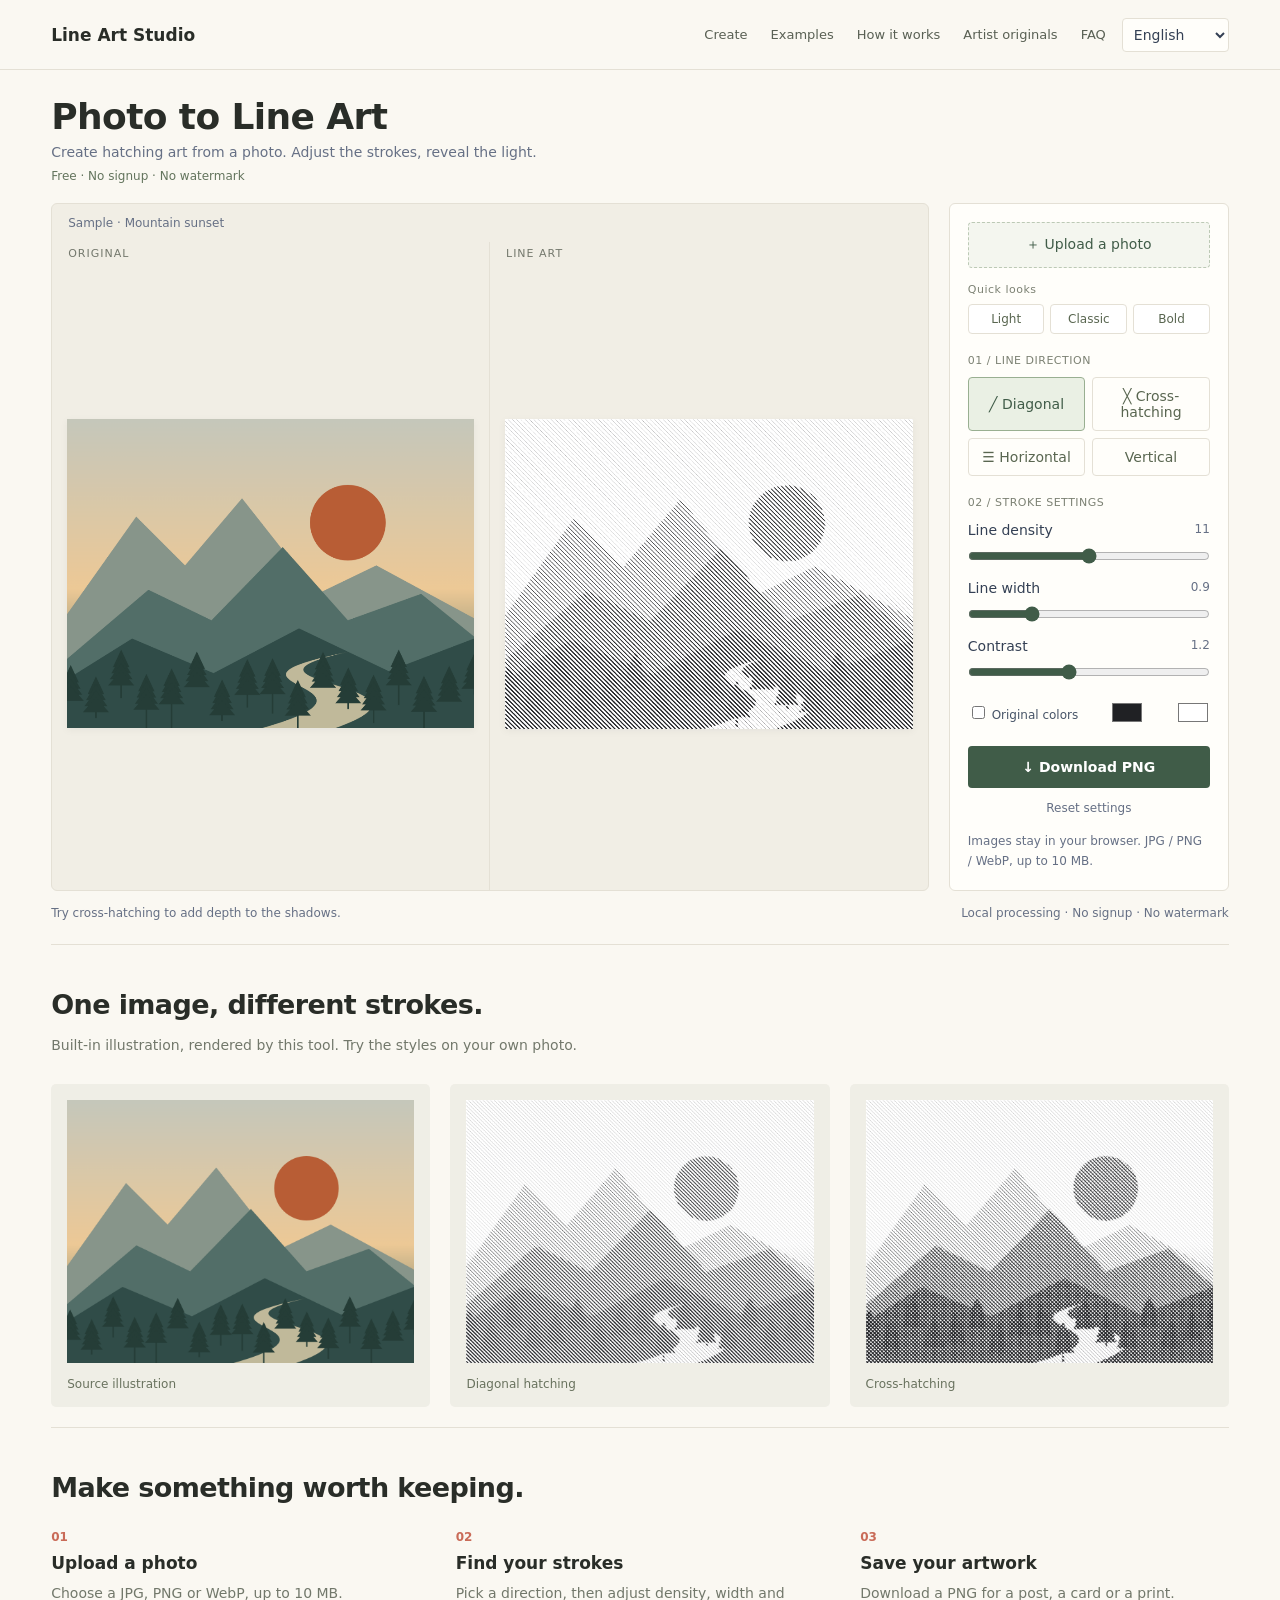
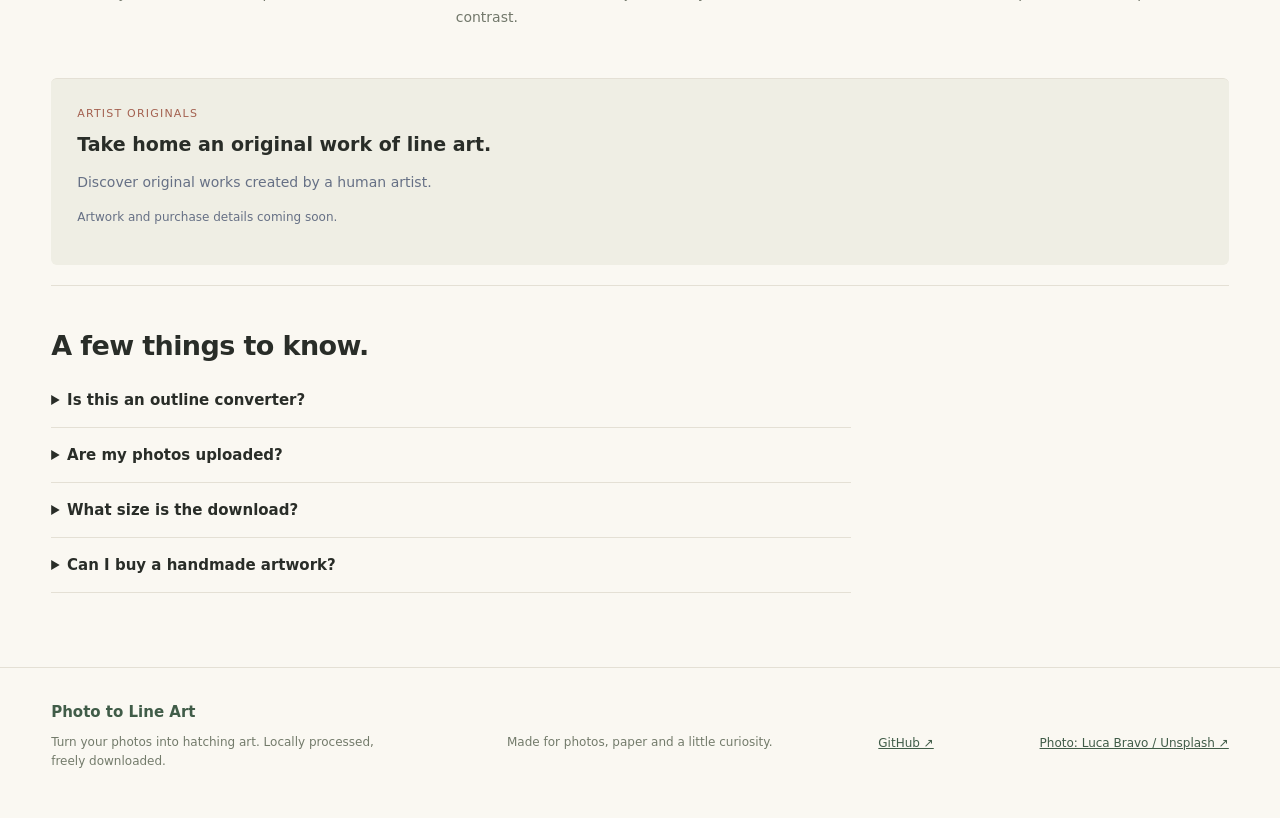
==== index.html @ d28dcbeb "Refine paper-ink theme and replace drawn sample with landscape photograph" ====
<!doctype html><html lang="en"><head><meta charset="utf-8"><meta name="viewport" content="width=device-width,initial-scale=1"><title>Photo to Line Art — Free Online Hatching Tool</title><meta name="description" content="Turn photos into hatching line art for free. Local processing and watermark-free PNG downloads."><link rel="icon" href="favicon.svg" type="image/svg+xml"><link rel="stylesheet" href="styles.css"></head><body><header><div class="brand"><span data-i18n="brand">Line Art Studio</span></div><nav aria-label="Main"><a href="#create"><span data-i18n="navTool">Create</span></a><a href="#examples"><span data-i18n="navExamples">Examples</span></a><a href="#how"><span data-i18n="navHow">How it works</span></a><a href="#artist"><span data-i18n="navArtist">Artist originals</span></a><a href="#faq"><span data-i18n="navFaq">FAQ</span></a></nav><select id="language" aria-label="Language"><option value="en">English</option><option value="zh-CN">简体中文</option><option value="ja">日本語</option><option value="es">Español</option><option value="pt">Português</option><option value="ko">한국어</option></select></header><main id="create"><h1><span data-i18n="title">Photo to Line Art</span></h1><p class="intro"><span data-i18n="intro">Create hatching art from a photo. Adjust the strokes, reveal the light.</span></p><p class="promise"><span data-i18n="promise">Free · No signup · No watermark</span></p><div class="layout"><section class="stage" id="drop"><div class="toolbar"><span id="imageName">Sample · Mountain lake</span></div><div class="compare-grid"><div class="compare-pane"><div class="pane-label"><span data-i18n="original">Original</span></div><div class="paper"><canvas id="originalArt" aria-label="Original image"></canvas></div></div><div class="compare-pane"><div class="pane-label"><span data-i18n="result">Line art</span></div><div class="paper"><canvas id="art" aria-label="Generated line art"></canvas></div></div></div><button id="compare" hidden></button></section><aside class="panel"><label class="upload" for="file"><span data-i18n="upload">＋ Upload a photo</span></label><input type="file" accept="image/jpeg,image/png,image/webp" id="file" hidden><div class="preset-row"><div class="section" data-i18n="presets">Quick looks</div><div class="presets"><button data-preset="soft" data-i18n="soft">Light</button><button data-preset="classic" data-i18n="classic">Classic</button><button data-preset="bold" data-i18n="bold">Bold</button></div></div><div class="section"><span data-i18n="direction">01 / LINE DIRECTION</span></div><div class="styles" id="styles"><button data-style="diagonal" class="active"><span data-i18n="diagonal">╱ Diagonal</span></button><button data-style="cross"><span data-i18n="cross">╳ Cross-hatching</span></button><button data-style="horizontal"><span data-i18n="horizontal">☰ Horizontal</span></button><button data-style="vertical"><span data-i18n="vertical">Vertical</span></button></div><div class="section"><span data-i18n="brush">02 / STROKE SETTINGS</span></div><label class="control"><span><span data-i18n="density">Line density</span> <output id="densityOut"></output></span><input type="range" id="density" min="2" max="20" value="11"></label><label class="control"><span><span data-i18n="width">Line width</span> <output id="widthOut"></output></span><input type="range" id="width" min="0.4" max="2.4" step="0.1" value="0.9"></label><label class="control"><span><span data-i18n="contrast">Contrast</span> <output id="contrastOut"></output></span><input type="range" id="contrast" min="0.5" max="2.2" step="0.1" value="1.2"></label><div class="colors"><label><input type="checkbox" id="colored"> <span data-i18n="colored">Original colors</span></label><input type="color" id="ink" value="#202124" aria-label="线条颜色"><input type="color" id="bg" value="#ffffff" aria-label="背景颜色"></div><button class="download" id="download"><span data-i18n="download">↓ Download PNG</span></button><button class="reset" id="reset"><span data-i18n="reset">Reset settings</span></button><div class="hint"><span data-i18n="hint">Images stay in your browser. JPG / PNG / WebP, up to 10 MB.</span></div></aside></div><div class="bottom"><span id="status" role="status"><span data-i18n="initial">Try cross-hatching to add depth to the shadows.</span></span><span><span data-i18n="privacy">Local processing · No signup · No watermark</span></span></div><section id="examples" class="site-section"><div class="section-heading"><h2><span data-i18n="examplesTitle">One photograph, two line treatments.</span></h2><p><span data-i18n="examplesDesc">A real landscape photograph, processed with the same converter above.</span></p></div><div class="example-grid"><figure><canvas id="exOriginal"></canvas><figcaption><span data-i18n="originalLabel">Original photograph</span></figcaption></figure><figure><canvas id="exDiagonal"></canvas><figcaption><span data-i18n="diagonalLabel">Diagonal hatching</span></figcaption></figure><figure><canvas id="exCross"></canvas><figcaption><span data-i18n="crossLabel">Cross-hatching</span></figcaption></figure></div></section><section id="how" class="site-section"><h2><span data-i18n="howTitle">Upload, adjust, download.</span></h2><div class="steps"><article><b class="step-number">01</b><h3><span data-i18n="step1">Upload a photo</span></h3><p><span data-i18n="step1Desc">Choose a JPG, PNG or WebP, up to 10 MB.</span></p></article><article><b class="step-number">02</b><h3><span data-i18n="step2">Find your strokes</span></h3><p><span data-i18n="step2Desc">Pick a direction, then adjust density, width and contrast.</span></p></article><article><b class="step-number">03</b><h3><span data-i18n="step3">Save your artwork</span></h3><p><span data-i18n="step3Desc">Download a PNG for a post, a card or a print.</span></p></article></div></section><section id="artist" class="artist-card" aria-labelledby="artistTitle"><div class="artist-copy"><p class="artist-eyebrow" data-i18n="artistLabel">ARTIST ORIGINALS</p><h2 id="artistTitle" data-i18n="artistTitle">Take home an original work of line art.</h2><p data-i18n="artistDescription">Discover original works created by a human artist.</p><p id="artistCredit" hidden></p><p id="artistPending" class="artist-pending" data-i18n="artistPending">Artwork and purchase details coming soon.</p><a id="artistShop" class="artist-link" target="_blank" rel="noopener noreferrer" hidden data-i18n="artistBrowse">Browse artworks →</a></div><div id="artistGallery" class="artist-gallery" hidden></div></section><section id="faq" class="site-section"><h2><span data-i18n="faqTitle">A few things to know.</span></h2><div class="faq-list"><details><summary><span data-i18n="faq1">Is this an outline converter?</span></summary><p><span data-i18n="faq1A">This tool creates hatching: parallel or crossed strokes describe light and shadow. It does not trace outlines.</span></p></details><details><summary><span data-i18n="faq2">Are my photos uploaded?</span></summary><p><span data-i18n="faq2A">No. Image processing happens in your browser. Your photos are not sent to a server.</span></p></details><details><summary><span data-i18n="faq3">What size is the download?</span></summary><p><span data-i18n="faq3A">PNG downloads have a longest side up to 2000 pixels. Smaller originals are not enlarged.</span></p></details><details><summary><span data-i18n="faq4">Can I buy a handmade artwork?</span></summary><p><span data-i18n="faq4A">Our artist section is separate from the converter. Purchase links will appear when the artist’s shop is available.</span></p></details></div></section></main><footer><div><strong>Photo to Line Art</strong><p><span data-i18n="about">Turn your photos into hatching art. Locally processed, freely downloaded.</span></p></div><p><span data-i18n="footer">Made for photos, paper and a little curiosity.</span></p><a href="https://github.com/COLDDCC/photo-to-line-art" target="_blank" rel="noopener noreferrer">GitHub ↗</a><a href="https://unsplash.com/photos/aerial-photography-of-lake-surrounded-by-trees-and-mountains-JmuyB_LibRo" target="_blank" rel="noopener noreferrer">Photo: Luca Bravo / Unsplash ↗</a></footer><script src="i18n.js" defer></script><script src="app.js" defer></script><script src="artist.js" defer></script></body></html>
---- styles.css ----
*{box-sizing:border-box}body{margin:0;background:#efeee9;color:#252820;font:14px system-ui,sans-serif}header{height:70px;border-bottom:1px solid #d9d9cf;display:flex;align-items:center;justify-content:space-between;padding:0 4vw}.brand{font-weight:750;font-size:18px}.brand i{font-size:24px;margin-right:10px;color:#677451}header small{color:#72766a}main{max-width:1450px;margin:auto;padding:24px 4vw}h1{font-size:30px;margin:0 0 7px;letter-spacing:-1px}.intro{margin:0 0 22px;color:#73776c}.layout{display:grid;grid-template-columns:minmax(0,1fr) 310px;gap:22px}.stage{background:#dedfd5;border:1px solid #d0d3c6;border-radius:14px;overflow:hidden;position:relative;display:flex;flex-direction:column;min-height:510px}.toolbar{display:flex;justify-content:space-between;align-items:center;padding:12px 16px;color:#656d5b}.toolbar button{background:#f4f4ee;border:0;padding:7px 12px;border-radius:6px;color:#47533e;cursor:pointer}.paper{flex:1;display:flex;align-items:center;justify-content:center;padding:8px 25px 24px;min-height:0}canvas{display:block;max-width:100%;max-height:58vh;object-fit:contain;box-shadow:0 10px 28px #454d4326;background:white}.panel{background:#fafaf6;padding:20px;border-radius:14px;border:1px solid #dadcd2}button,label.upload{font:inherit}button{cursor:pointer}.upload{display:block;text-align:center;background:#e9eddf;border:1px dashed #9ba68b;padding:15px 6px;border-radius:9px;color:#46563a;cursor:pointer;font-weight:600}.section{font-size:11px;letter-spacing:1px;color:#7e8574;margin:22px 0 10px}.styles{display:grid;grid-template-columns:1fr 1fr;gap:7px}.styles button{border:1px solid #daddd1;background:transparent;padding:10px 4px;border-radius:7px;color:#5c6553}.styles button.active{background:#566747;border-color:#566747;color:white}.control{display:block;margin:17px 0;color:#57604e}.control span{display:flex;justify-content:space-between}.control output{font-size:12px;color:#818978}input[type=range]{width:100%;accent-color:#64774e;margin:10px 0 0}.colors{display:flex;align-items:center;justify-content:space-between;margin-top:16px;gap:8px}input[type=color]{width:34px;height:27px;border:0;background:transparent;padding:0}.download{width:100%;border:0;border-radius:8px;padding:13px;background:#526440;color:white;font-weight:650;margin-top:22px}.reset{display:block;margin:12px auto 0;border:0;background:transparent;color:#7a8270;font-size:12px}.hint{font-size:12px;color:#848b7a;line-height:1.7;margin-top:15px}.bottom{display:flex;gap:18px;justify-content:space-between;color:#7a8270;font-size:12px;margin-top:15px}#status{min-height:18px}body.drag .stage{outline:3px dashed #71865d}@media(max-width:760px){header{padding:0 20px;height:58px}header small{display:none}main{padding:20px}h1{font-size:25px}.layout{grid-template-columns:1fr}.stage{min-height:340px}canvas{max-height:48vh}.panel{padding:18px}.bottom{flex-wrap:wrap}.intro{font-size:12px}}

header{gap:16px}header small{margin-left:auto}#language{font:inherit;border:1px solid #c9cebe;border-radius:7px;background:#fafaf6;color:#435139;padding:7px;max-width:140px}.control>span{gap:10px}.styles button{overflow-wrap:anywhere}.colors{flex-wrap:wrap}.toolbar{gap:12px}.toolbar button{flex-shrink:0}.brand{white-space:nowrap}@media(max-width:420px){.brand{font-size:15px}#language{max-width:112px;font-size:12px}}

.artist-card{margin-top:24px;border-top:1px solid #ced2c3;padding:25px 0 10px;display:flex;gap:28px;align-items:center}.artist-copy{flex:1}.artist-eyebrow{font-size:11px;letter-spacing:1.2px;color:#6c7a5c;margin:0 0 8px}.artist-card h2{font-size:21px;margin:0 0 9px;line-height:1.4}.artist-card p{line-height:1.6;color:#717966}.artist-pending{font-size:12px}.artist-link{display:inline-block;padding:10px 16px;border-radius:7px;background:#526440;color:white;text-decoration:none}.artist-gallery{display:grid;grid-template-columns:repeat(3,minmax(0,1fr));gap:10px;max-width:50%;flex:1}.artist-gallery img{width:100%;aspect-ratio:3/4;object-fit:contain;background:#fafaf6;border:1px solid #d5d8cd;border-radius:6px}.artist-card [hidden]{display:none!important}@media(max-width:760px){.artist-card{display:block}.artist-gallery{max-width:100%;margin-top:16px}.artist-card h2{font-size:19px}}

/* Minimal tool interface: white, graphite, restrained blue. */
body{background:#fff;color:#202124}header{height:60px;border-color:#e4e7ec}.brand{font-size:17px}.brand i{color:#2563eb}header small{color:#667085;font-size:10px}main{padding-top:25px;max-width:1400px}h1{font-size:30px;letter-spacing:-.6px}.intro{color:#667085;margin-bottom:19px}.layout{gap:20px;grid-template-columns:minmax(0,1fr) 310px}.stage{background:#f5f6f8;border:1px solid #e4e7ec;border-radius:6px;min-height:470px}.toolbar{color:#667085;font-size:12px;padding:12px 16px}.toolbar button{background:#fff;color:#344054;border:1px solid #e4e7ec;border-radius:4px}.paper{padding:8px 25px 24px}canvas{box-shadow:0 2px 8px #1018280d;max-height:55vh}.panel{background:#fff;border:1px solid #e4e7ec;border-radius:6px;padding:18px}.upload{background:#fff;color:#2563eb;border:1px dashed #b8c9ed;border-radius:4px;padding:13px 5px}.section{color:#667085;letter-spacing:.5px;margin-top:20px}.styles button{border-color:#e4e7ec;border-radius:4px;color:#475467}.styles button.active{background:#eff6ff;color:#1d4ed8;border-color:#93b4f5}.control{color:#344054}.control output{color:#667085}input[type=range]{accent-color:#2563eb}.download{background:#2563eb;border-radius:4px;margin-top:20px}.download:hover{background:#1d4ed8}.reset,.hint,.bottom{color:#667085}.colors{color:#475467;font-size:12px}#language{background:#fff;border-color:#e4e7ec;color:#344054;border-radius:4px}.artist-card{border-color:#e4e7ec;margin-top:22px;padding-top:20px}.artist-eyebrow,.artist-card p{color:#667085}.artist-card h2{font-size:19px}.artist-link{background:#2563eb;border-radius:4px}.artist-gallery img{background:#f5f6f8;border-color:#e4e7ec;border-radius:4px}body.drag .stage{outline-color:#2563eb}button:focus-visible,a:focus-visible,input:focus-visible,select:focus-visible{outline:2px solid #2563eb;outline-offset:3px}@media(max-width:760px){main{padding:20px}.layout{grid-template-columns:1fr}.stage{min-height:340px}canvas{max-height:48vh}h1{font-size:27px}.brand{font-size:15px}} 

:root{--paper:#faf8f2;--ink:#292d28;--green:#405c48;--red:#c96b58;--border:#e4e0d5}html{scroll-behavior:smooth;scroll-padding-top:20px}body{background:var(--paper);color:var(--ink)}header{max-width:1400px;margin:auto;border-color:var(--border);padding:0 4vw;height:70px;background:var(--paper)}.brand i{color:var(--red)}header nav{display:flex;gap:23px;margin-left:auto}nav a{color:#596054;text-decoration:none;font-size:13px}nav a:hover{color:var(--red)}main{padding-top:26px}.eyebrow{font-size:10px;color:#a46150;letter-spacing:1.6px;margin-bottom:10px}h1{font-size:36px}.intro{margin-bottom:9px}.promise{font-size:12px;color:#63745d;margin:0 0 20px}.layout{grid-template-columns:minmax(0,1fr) 280px}.stage{background:#f1eee5;border-color:var(--border);min-height:460px}.compare-grid{display:grid;grid-template-columns:1fr 1fr;flex:1}.compare-pane{display:flex;flex-direction:column;min-width:0}.compare-pane:first-child{border-right:1px solid var(--border)}.pane-label{padding:5px 16px 10px;font-size:11px;color:#74786d;text-transform:uppercase;letter-spacing:1px}.paper{padding:10px 15px 22px;align-items:center}.paper canvas{max-height:48vh;width:100%;height:auto}.panel{border-color:var(--border);background:#fffefa}.upload{background:#f4f6ef;color:var(--green);border-color:#bcc9b5}.section{color:#7d8274}.styles button{border-color:var(--border);color:#596650}.styles button.active{background:#eaf0e4;color:var(--green);border-color:#99af91}input[type=range]{accent-color:var(--green)}.download,.artist-link{background:var(--green)}.download:hover,.artist-link:hover{background:#314a37}#language{background:#fffefa;border-color:var(--border)}.presets{display:flex;gap:6px}.presets button{flex:1;padding:7px 3px;background:#fff;border:1px solid var(--border);border-radius:4px;color:#596650;font-size:12px}.preset-row .section{margin:15px 0 8px}.panel .control{margin:13px 0}.artist-card{border-color:var(--border);background:#efeee4;padding:26px;border-radius:6px;margin-top:35px}.artist-eyebrow{color:#a46150!important}.site-section{padding-top:44px;margin-top:20px;border-top:1px solid var(--border)}.site-section h2{font-size:27px;letter-spacing:-.6px;margin:0 0 12px}.section-heading p,.steps p,.faq-list p{color:#72786b;font-size:14px;line-height:1.7}.example-grid{display:grid;grid-template-columns:repeat(3,minmax(0,1fr));gap:20px}.example-grid figure{margin:12px 0 0;padding:16px;background:#efeee6;border-radius:5px}.example-grid canvas{width:100%;height:auto;box-shadow:none}.example-grid figcaption{font-size:12px;color:#69725e;margin-top:14px}.steps{display:grid;grid-template-columns:repeat(3,1fr);gap:36px;padding:13px 0}.step-number{color:var(--red);font-size:12px}.steps h3{font-size:17px;margin:9px 0}.steps p{margin:0}.faq-list{max-width:800px}.faq-list details{border-bottom:1px solid var(--border);padding:18px 0}.faq-list summary{cursor:pointer;font-weight:600;font-size:15px}.faq-list p{margin-bottom:0}footer{max-width:1400px;padding:35px 4vw;margin:50px auto 0;display:flex;align-items:center;justify-content:space-between;gap:30px;border-top:1px solid var(--border);font-size:12px;color:#737b6b}footer strong{font-size:15px;color:var(--green)}footer p{max-width:350px;line-height:1.6}footer a{color:var(--green)}[hidden]{display:none!important}button:focus-visible,a:focus-visible,input:focus-visible,select:focus-visible{outline-color:var(--green)}body.drag .stage{outline-color:var(--green)}@media(max-width:1050px){header nav{gap:12px}nav a{font-size:11px}.layout{grid-template-columns:minmax(0,1fr) 260px}.paper{padding:8px}}@media(max-width:760px){header{height:auto;min-height:65px;flex-wrap:wrap;padding:14px 20px;gap:12px}header nav{order:3;width:100%;margin:0;justify-content:space-between}#language{margin-left:auto}.layout{grid-template-columns:1fr}.stage{min-height:280px}.paper canvas{max-height:none}h1{font-size:30px}.example-grid{gap:8px}.example-grid figure{padding:7px}.steps{grid-template-columns:1fr;gap:22px}.site-section{padding-top:28px}.site-section h2{font-size:23px}.artist-card{padding:20px}footer{align-items:flex-start;flex-direction:column;gap:8px}.pane-label{padding-left:10px;font-size:10px}}
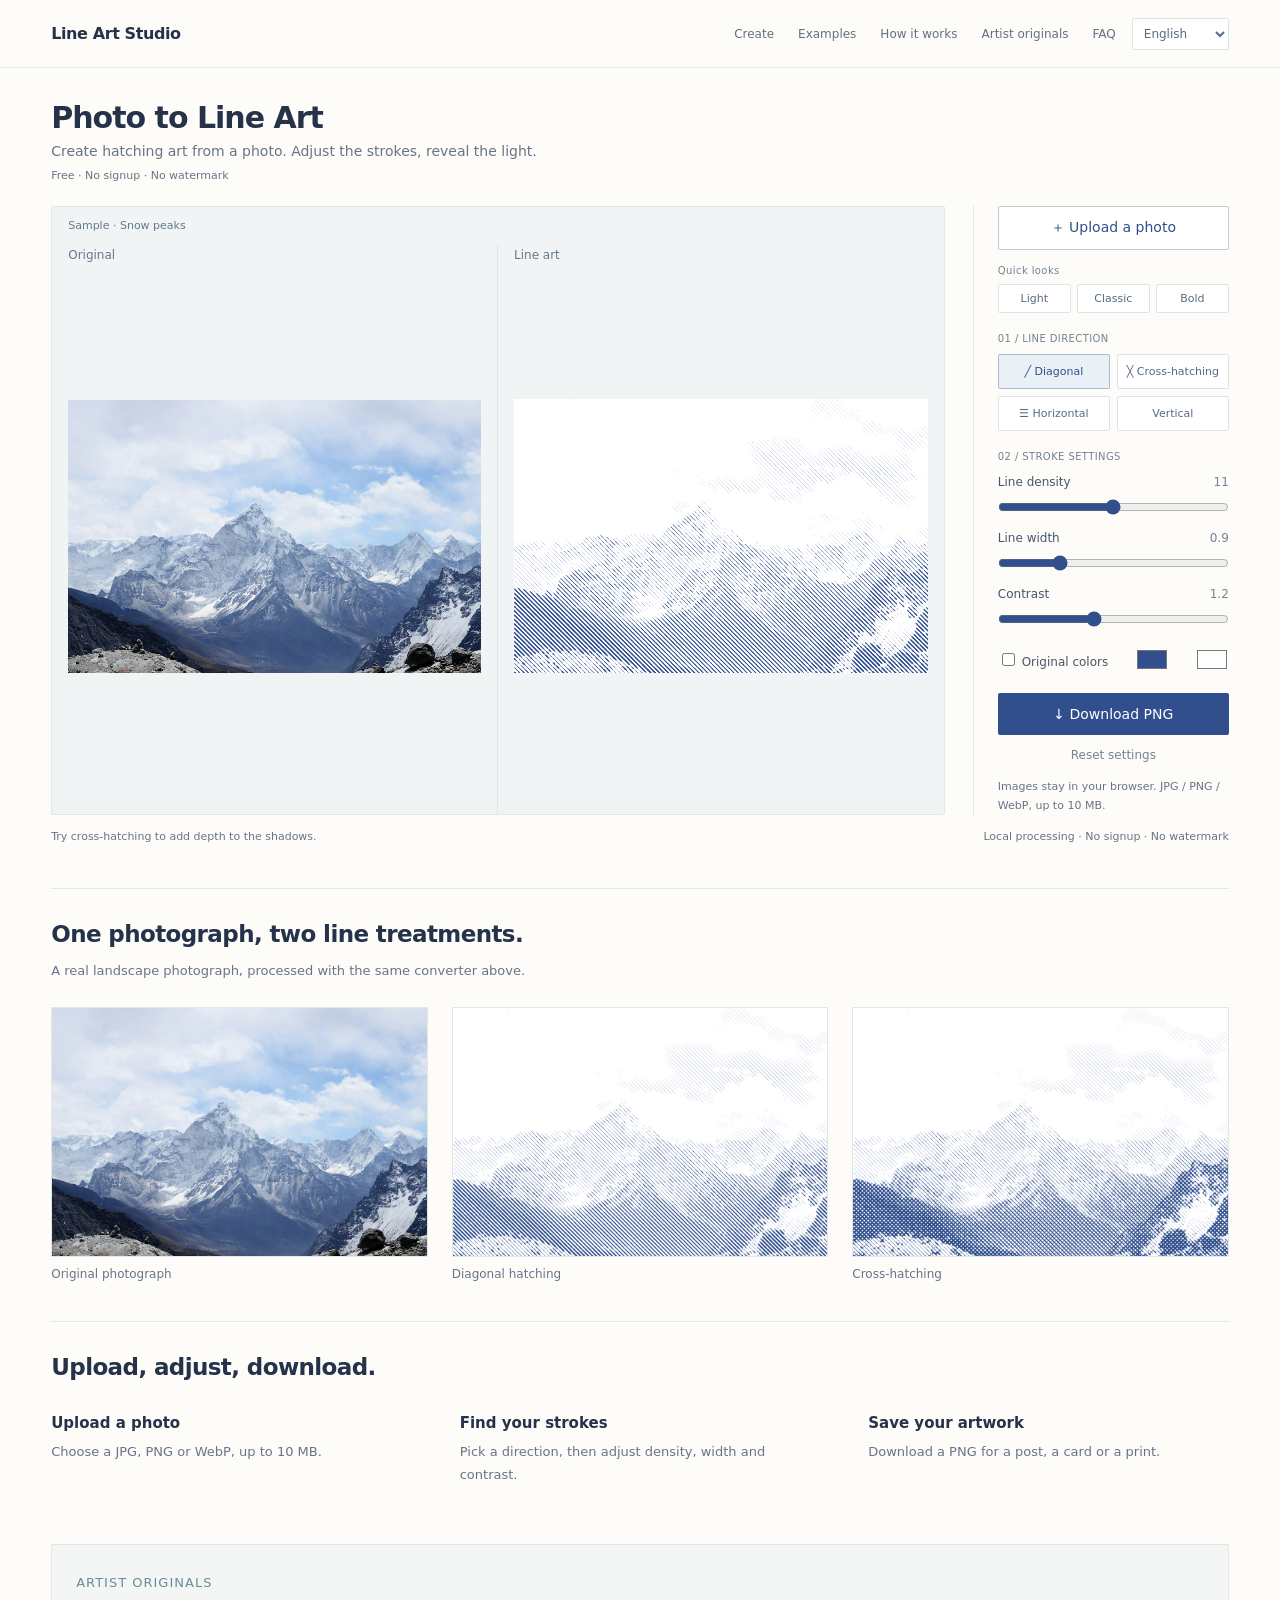
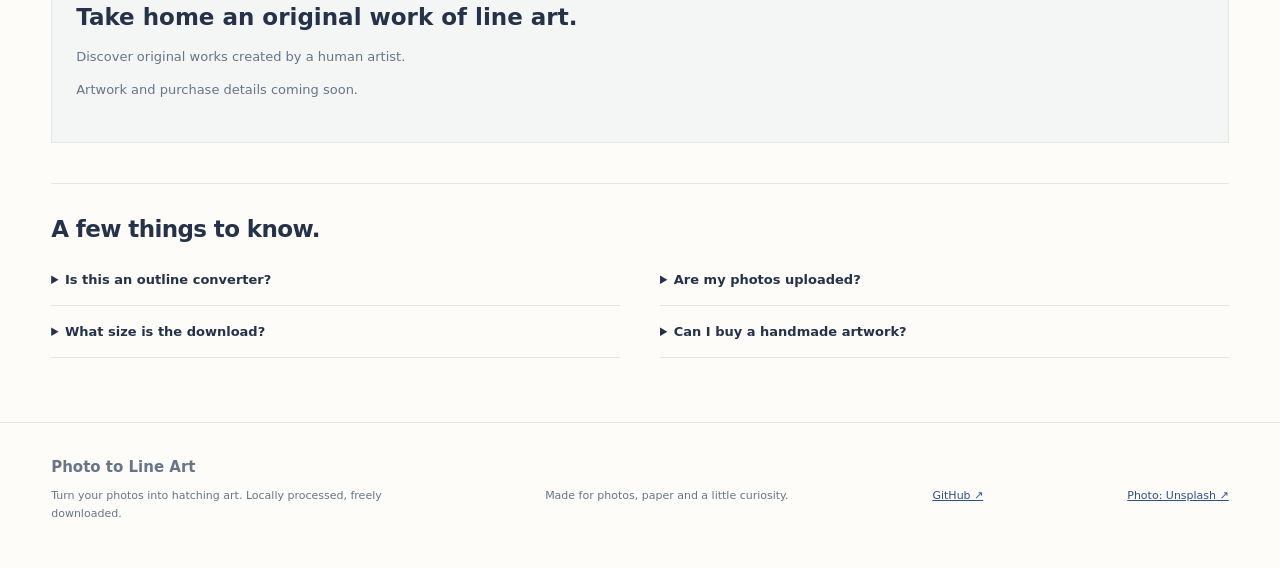
==== commit 28ae99c9: "Use real snow peaks and bright ivory, blue-ink theme inspired by reference" ====
--- a/index.html
+++ b/index.html
@@ -1 +1 @@
-<!doctype html><html lang="en"><head><meta charset="utf-8"><meta name="viewport" content="width=device-width,initial-scale=1"><title>Photo to Line Art — Free Online Hatching Tool</title><meta name="description" content="Turn photos into hatching line art for free. Local processing and watermark-free PNG downloads."><link rel="icon" href="favicon.svg" type="image/svg+xml"><link rel="stylesheet" href="styles.css"></head><body><header><div class="brand"><span data-i18n="brand">Line Art Studio</span></div><nav aria-label="Main"><a href="#create"><span data-i18n="navTool">Create</span></a><a href="#examples"><span data-i18n="navExamples">Examples</span></a><a href="#how"><span data-i18n="navHow">How it works</span></a><a href="#artist"><span data-i18n="navArtist">Artist originals</span></a><a href="#faq"><span data-i18n="navFaq">FAQ</span></a></nav><select id="language" aria-label="Language"><option value="en">English</option><option value="zh-CN">简体中文</option><option value="ja">日本語</option><option value="es">Español</option><option value="pt">Português</option><option value="ko">한국어</option></select></header><main id="create"><h1><span data-i18n="title">Photo to Line Art</span></h1><p class="intro"><span data-i18n="intro">Create hatching art from a photo. Adjust the strokes, reveal the light.</span></p><p class="promise"><span data-i18n="promise">Free · No signup · No watermark</span></p><div class="layout"><section class="stage" id="drop"><div class="toolbar"><span id="imageName">Sample · Mountain lake</span></div><div class="compare-grid"><div class="compare-pane"><div class="pane-label"><span data-i18n="original">Original</span></div><div class="paper"><canvas id="originalArt" aria-label="Original image"></canvas></div></div><div class="compare-pane"><div class="pane-label"><span data-i18n="result">Line art</span></div><div class="paper"><canvas id="art" aria-label="Generated line art"></canvas></div></div></div><button id="compare" hidden></button></section><aside class="panel"><label class="upload" for="file"><span data-i18n="upload">＋ Upload a photo</span></label><input type="file" accept="image/jpeg,image/png,image/webp" id="file" hidden><div class="preset-row"><div class="section" data-i18n="presets">Quick looks</div><div class="presets"><button data-preset="soft" data-i18n="soft">Light</button><button data-preset="classic" data-i18n="classic">Classic</button><button data-preset="bold" data-i18n="bold">Bold</button></div></div><div class="section"><span data-i18n="direction">01 / LINE DIRECTION</span></div><div class="styles" id="styles"><button data-style="diagonal" class="active"><span data-i18n="diagonal">╱ Diagonal</span></button><button data-style="cross"><span data-i18n="cross">╳ Cross-hatching</span></button><button data-style="horizontal"><span data-i18n="horizontal">☰ Horizontal</span></button><button data-style="vertical"><span data-i18n="vertical">Vertical</span></button></div><div class="section"><span data-i18n="brush">02 / STROKE SETTINGS</span></div><label class="control"><span><span data-i18n="density">Line density</span> <output id="densityOut"></output></span><input type="range" id="density" min="2" max="20" value="11"></label><label class="control"><span><span data-i18n="width">Line width</span> <output id="widthOut"></output></span><input type="range" id="width" min="0.4" max="2.4" step="0.1" value="0.9"></label><label class="control"><span><span data-i18n="contrast">Contrast</span> <output id="contrastOut"></output></span><input type="range" id="contrast" min="0.5" max="2.2" step="0.1" value="1.2"></label><div class="colors"><label><input type="checkbox" id="colored"> <span data-i18n="colored">Original colors</span></label><input type="color" id="ink" value="#202124" aria-label="线条颜色"><input type="color" id="bg" value="#ffffff" aria-label="背景颜色"></div><button class="download" id="download"><span data-i18n="download">↓ Download PNG</span></button><button class="reset" id="reset"><span data-i18n="reset">Reset settings</span></button><div class="hint"><span data-i18n="hint">Images stay in your browser. JPG / PNG / WebP, up to 10 MB.</span></div></aside></div><div class="bottom"><span id="status" role="status"><span data-i18n="initial">Try cross-hatching to add depth to the shadows.</span></span><span><span data-i18n="privacy">Local processing · No signup · No watermark</span></span></div><section id="examples" class="site-section"><div class="section-heading"><h2><span data-i18n="examplesTitle">One photograph, two line treatments.</span></h2><p><span data-i18n="examplesDesc">A real landscape photograph, processed with the same converter above.</span></p></div><div class="example-grid"><figure><canvas id="exOriginal"></canvas><figcaption><span data-i18n="originalLabel">Original photograph</span></figcaption></figure><figure><canvas id="exDiagonal"></canvas><figcaption><span data-i18n="diagonalLabel">Diagonal hatching</span></figcaption></figure><figure><canvas id="exCross"></canvas><figcaption><span data-i18n="crossLabel">Cross-hatching</span></figcaption></figure></div></section><section id="how" class="site-section"><h2><span data-i18n="howTitle">Upload, adjust, download.</span></h2><div class="steps"><article><b class="step-number">01</b><h3><span data-i18n="step1">Upload a photo</span></h3><p><span data-i18n="step1Desc">Choose a JPG, PNG or WebP, up to 10 MB.</span></p></article><article><b class="step-number">02</b><h3><span data-i18n="step2">Find your strokes</span></h3><p><span data-i18n="step2Desc">Pick a direction, then adjust density, width and contrast.</span></p></article><article><b class="step-number">03</b><h3><span data-i18n="step3">Save your artwork</span></h3><p><span data-i18n="step3Desc">Download a PNG for a post, a card or a print.</span></p></article></div></section><section id="artist" class="artist-card" aria-labelledby="artistTitle"><div class="artist-copy"><p class="artist-eyebrow" data-i18n="artistLabel">ARTIST ORIGINALS</p><h2 id="artistTitle" data-i18n="artistTitle">Take home an original work of line art.</h2><p data-i18n="artistDescription">Discover original works created by a human artist.</p><p id="artistCredit" hidden></p><p id="artistPending" class="artist-pending" data-i18n="artistPending">Artwork and purchase details coming soon.</p><a id="artistShop" class="artist-link" target="_blank" rel="noopener noreferrer" hidden data-i18n="artistBrowse">Browse artworks →</a></div><div id="artistGallery" class="artist-gallery" hidden></div></section><section id="faq" class="site-section"><h2><span data-i18n="faqTitle">A few things to know.</span></h2><div class="faq-list"><details><summary><span data-i18n="faq1">Is this an outline converter?</span></summary><p><span data-i18n="faq1A">This tool creates hatching: parallel or crossed strokes describe light and shadow. It does not trace outlines.</span></p></details><details><summary><span data-i18n="faq2">Are my photos uploaded?</span></summary><p><span data-i18n="faq2A">No. Image processing happens in your browser. Your photos are not sent to a server.</span></p></details><details><summary><span data-i18n="faq3">What size is the download?</span></summary><p><span data-i18n="faq3A">PNG downloads have a longest side up to 2000 pixels. Smaller originals are not enlarged.</span></p></details><details><summary><span data-i18n="faq4">Can I buy a handmade artwork?</span></summary><p><span data-i18n="faq4A">Our artist section is separate from the converter. Purchase links will appear when the artist’s shop is available.</span></p></details></div></section></main><footer><div><strong>Photo to Line Art</strong><p><span data-i18n="about">Turn your photos into hatching art. Locally processed, freely downloaded.</span></p></div><p><span data-i18n="footer">Made for photos, paper and a little curiosity.</span></p><a href="https://github.com/COLDDCC/photo-to-line-art" target="_blank" rel="noopener noreferrer">GitHub ↗</a><a href="https://unsplash.com/photos/aerial-photography-of-lake-surrounded-by-trees-and-mountains-JmuyB_LibRo" target="_blank" rel="noopener noreferrer">Photo: Luca Bravo / Unsplash ↗</a></footer><script src="i18n.js" defer></script><script src="app.js" defer></script><script src="artist.js" defer></script></body></html>
+<!doctype html><html lang="en"><head><meta charset="utf-8"><meta name="viewport" content="width=device-width,initial-scale=1"><title>Photo to Line Art — Free Online Hatching Tool</title><meta name="description" content="Turn photos into hatching line art for free. Local processing and watermark-free PNG downloads."><link rel="icon" href="favicon.svg" type="image/svg+xml"><link rel="stylesheet" href="styles.css"></head><body><header><div class="brand"><span data-i18n="brand">Line Art Studio</span></div><nav aria-label="Main"><a href="#create"><span data-i18n="navTool">Create</span></a><a href="#examples"><span data-i18n="navExamples">Examples</span></a><a href="#how"><span data-i18n="navHow">How it works</span></a><a href="#artist"><span data-i18n="navArtist">Artist originals</span></a><a href="#faq"><span data-i18n="navFaq">FAQ</span></a></nav><select id="language" aria-label="Language"><option value="en">English</option><option value="zh-CN">简体中文</option><option value="ja">日本語</option><option value="es">Español</option><option value="pt">Português</option><option value="ko">한국어</option></select></header><main id="create"><h1><span data-i18n="title">Photo to Line Art</span></h1><p class="intro"><span data-i18n="intro">Create hatching art from a photo. Adjust the strokes, reveal the light.</span></p><p class="promise"><span data-i18n="promise">Free · No signup · No watermark</span></p><div class="layout"><section class="stage" id="drop"><div class="toolbar"><span id="imageName">Sample · Snow peaks</span></div><div class="compare-grid"><div class="compare-pane"><div class="pane-label"><span data-i18n="original">Original</span></div><div class="paper"><canvas id="originalArt" aria-label="Original image"></canvas></div></div><div class="compare-pane"><div class="pane-label"><span data-i18n="result">Line art</span></div><div class="paper"><canvas id="art" aria-label="Generated line art"></canvas></div></div></div><button id="compare" hidden></button></section><aside class="panel"><label class="upload" for="file"><span data-i18n="upload">＋ Upload a photo</span></label><input type="file" accept="image/jpeg,image/png,image/webp" id="file" hidden><div class="preset-row"><div class="section" data-i18n="presets">Quick looks</div><div class="presets"><button data-preset="soft" data-i18n="soft">Light</button><button data-preset="classic" data-i18n="classic">Classic</button><button data-preset="bold" data-i18n="bold">Bold</button></div></div><div class="section"><span data-i18n="direction">01 / LINE DIRECTION</span></div><div class="styles" id="styles"><button data-style="diagonal" class="active"><span data-i18n="diagonal">╱ Diagonal</span></button><button data-style="cross"><span data-i18n="cross">╳ Cross-hatching</span></button><button data-style="horizontal"><span data-i18n="horizontal">☰ Horizontal</span></button><button data-style="vertical"><span data-i18n="vertical">Vertical</span></button></div><div class="section"><span data-i18n="brush">02 / STROKE SETTINGS</span></div><label class="control"><span><span data-i18n="density">Line density</span> <output id="densityOut"></output></span><input type="range" id="density" min="2" max="20" value="11"></label><label class="control"><span><span data-i18n="width">Line width</span> <output id="widthOut"></output></span><input type="range" id="width" min="0.4" max="2.4" step="0.1" value="0.9"></label><label class="control"><span><span data-i18n="contrast">Contrast</span> <output id="contrastOut"></output></span><input type="range" id="contrast" min="0.5" max="2.2" step="0.1" value="1.2"></label><div class="colors"><label><input type="checkbox" id="colored"> <span data-i18n="colored">Original colors</span></label><input type="color" id="ink" value="#304f8c" aria-label="线条颜色"><input type="color" id="bg" value="#ffffff" aria-label="背景颜色"></div><button class="download" id="download"><span data-i18n="download">↓ Download PNG</span></button><button class="reset" id="reset"><span data-i18n="reset">Reset settings</span></button><div class="hint"><span data-i18n="hint">Images stay in your browser. JPG / PNG / WebP, up to 10 MB.</span></div></aside></div><div class="bottom"><span id="status" role="status"><span data-i18n="initial">Try cross-hatching to add depth to the shadows.</span></span><span><span data-i18n="privacy">Local processing · No signup · No watermark</span></span></div><section id="examples" class="site-section"><div class="section-heading"><h2><span data-i18n="examplesTitle">One photograph, two line treatments.</span></h2><p><span data-i18n="examplesDesc">A real landscape photograph, processed with the same converter above.</span></p></div><div class="example-grid"><figure><canvas id="exOriginal"></canvas><figcaption><span data-i18n="originalLabel">Original photograph</span></figcaption></figure><figure><canvas id="exDiagonal"></canvas><figcaption><span data-i18n="diagonalLabel">Diagonal hatching</span></figcaption></figure><figure><canvas id="exCross"></canvas><figcaption><span data-i18n="crossLabel">Cross-hatching</span></figcaption></figure></div></section><section id="how" class="site-section"><h2><span data-i18n="howTitle">Upload, adjust, download.</span></h2><div class="steps"><article><b class="step-number">01</b><h3><span data-i18n="step1">Upload a photo</span></h3><p><span data-i18n="step1Desc">Choose a JPG, PNG or WebP, up to 10 MB.</span></p></article><article><b class="step-number">02</b><h3><span data-i18n="step2">Find your strokes</span></h3><p><span data-i18n="step2Desc">Pick a direction, then adjust density, width and contrast.</span></p></article><article><b class="step-number">03</b><h3><span data-i18n="step3">Save your artwork</span></h3><p><span data-i18n="step3Desc">Download a PNG for a post, a card or a print.</span></p></article></div></section><section id="artist" class="artist-card" aria-labelledby="artistTitle"><div class="artist-copy"><p class="artist-eyebrow" data-i18n="artistLabel">ARTIST ORIGINALS</p><h2 id="artistTitle" data-i18n="artistTitle">Take home an original work of line art.</h2><p data-i18n="artistDescription">Discover original works created by a human artist.</p><p id="artistCredit" hidden></p><p id="artistPending" class="artist-pending" data-i18n="artistPending">Artwork and purchase details coming soon.</p><a id="artistShop" class="artist-link" target="_blank" rel="noopener noreferrer" hidden data-i18n="artistBrowse">Browse artworks →</a></div><div id="artistGallery" class="artist-gallery" hidden></div></section><section id="faq" class="site-section"><h2><span data-i18n="faqTitle">A few things to know.</span></h2><div class="faq-list"><details><summary><span data-i18n="faq1">Is this an outline converter?</span></summary><p><span data-i18n="faq1A">This tool creates hatching: parallel or crossed strokes describe light and shadow. It does not trace outlines.</span></p></details><details><summary><span data-i18n="faq2">Are my photos uploaded?</span></summary><p><span data-i18n="faq2A">No. Image processing happens in your browser. Your photos are not sent to a server.</span></p></details><details><summary><span data-i18n="faq3">What size is the download?</span></summary><p><span data-i18n="faq3A">PNG downloads have a longest side up to 2000 pixels. Smaller originals are not enlarged.</span></p></details><details><summary><span data-i18n="faq4">Can I buy a handmade artwork?</span></summary><p><span data-i18n="faq4A">Our artist section is separate from the converter. Purchase links will appear when the artist’s shop is available.</span></p></details></div></section></main><footer><div><strong>Photo to Line Art</strong><p><span data-i18n="about">Turn your photos into hatching art. Locally processed, freely downloaded.</span></p></div><p><span data-i18n="footer">Made for photos, paper and a little curiosity.</span></p><a href="https://github.com/COLDDCC/photo-to-line-art" target="_blank" rel="noopener noreferrer">GitHub ↗</a><a href="https://images.unsplash.com/photo-1454496522488-7a8e488e8606" target="_blank" rel="noopener noreferrer">Photo: Unsplash ↗</a></footer><script src="i18n.js" defer></script><script src="app.js" defer></script><script src="artist.js" defer></script></body></html>
--- a/styles.css
+++ b/styles.css
@@ -9,3 +9,9 @@
 body{background:#fff;color:#202124}header{height:60px;border-color:#e4e7ec}.brand{font-size:17px}.brand i{color:#2563eb}header small{color:#667085;font-size:10px}main{padding-top:25px;max-width:1400px}h1{font-size:30px;letter-spacing:-.6px}.intro{color:#667085;margin-bottom:19px}.layout{gap:20px;grid-template-columns:minmax(0,1fr) 310px}.stage{background:#f5f6f8;border:1px solid #e4e7ec;border-radius:6px;min-height:470px}.toolbar{color:#667085;font-size:12px;padding:12px 16px}.toolbar button{background:#fff;color:#344054;border:1px solid #e4e7ec;border-radius:4px}.paper{padding:8px 25px 24px}canvas{box-shadow:0 2px 8px #1018280d;max-height:55vh}.panel{background:#fff;border:1px solid #e4e7ec;border-radius:6px;padding:18px}.upload{background:#fff;color:#2563eb;border:1px dashed #b8c9ed;border-radius:4px;padding:13px 5px}.section{color:#667085;letter-spacing:.5px;margin-top:20px}.styles button{border-color:#e4e7ec;border-radius:4px;color:#475467}.styles button.active{background:#eff6ff;color:#1d4ed8;border-color:#93b4f5}.control{color:#344054}.control output{color:#667085}input[type=range]{accent-color:#2563eb}.download{background:#2563eb;border-radius:4px;margin-top:20px}.download:hover{background:#1d4ed8}.reset,.hint,.bottom{color:#667085}.colors{color:#475467;font-size:12px}#language{background:#fff;border-color:#e4e7ec;color:#344054;border-radius:4px}.artist-card{border-color:#e4e7ec;margin-top:22px;padding-top:20px}.artist-eyebrow,.artist-card p{color:#667085}.artist-card h2{font-size:19px}.artist-link{background:#2563eb;border-radius:4px}.artist-gallery img{background:#f5f6f8;border-color:#e4e7ec;border-radius:4px}body.drag .stage{outline-color:#2563eb}button:focus-visible,a:focus-visible,input:focus-visible,select:focus-visible{outline:2px solid #2563eb;outline-offset:3px}@media(max-width:760px){main{padding:20px}.layout{grid-template-columns:1fr}.stage{min-height:340px}canvas{max-height:48vh}h1{font-size:27px}.brand{font-size:15px}} 
 
 :root{--paper:#faf8f2;--ink:#292d28;--green:#405c48;--red:#c96b58;--border:#e4e0d5}html{scroll-behavior:smooth;scroll-padding-top:20px}body{background:var(--paper);color:var(--ink)}header{max-width:1400px;margin:auto;border-color:var(--border);padding:0 4vw;height:70px;background:var(--paper)}.brand i{color:var(--red)}header nav{display:flex;gap:23px;margin-left:auto}nav a{color:#596054;text-decoration:none;font-size:13px}nav a:hover{color:var(--red)}main{padding-top:26px}.eyebrow{font-size:10px;color:#a46150;letter-spacing:1.6px;margin-bottom:10px}h1{font-size:36px}.intro{margin-bottom:9px}.promise{font-size:12px;color:#63745d;margin:0 0 20px}.layout{grid-template-columns:minmax(0,1fr) 280px}.stage{background:#f1eee5;border-color:var(--border);min-height:460px}.compare-grid{display:grid;grid-template-columns:1fr 1fr;flex:1}.compare-pane{display:flex;flex-direction:column;min-width:0}.compare-pane:first-child{border-right:1px solid var(--border)}.pane-label{padding:5px 16px 10px;font-size:11px;color:#74786d;text-transform:uppercase;letter-spacing:1px}.paper{padding:10px 15px 22px;align-items:center}.paper canvas{max-height:48vh;width:100%;height:auto}.panel{border-color:var(--border);background:#fffefa}.upload{background:#f4f6ef;color:var(--green);border-color:#bcc9b5}.section{color:#7d8274}.styles button{border-color:var(--border);color:#596650}.styles button.active{background:#eaf0e4;color:var(--green);border-color:#99af91}input[type=range]{accent-color:var(--green)}.download,.artist-link{background:var(--green)}.download:hover,.artist-link:hover{background:#314a37}#language{background:#fffefa;border-color:var(--border)}.presets{display:flex;gap:6px}.presets button{flex:1;padding:7px 3px;background:#fff;border:1px solid var(--border);border-radius:4px;color:#596650;font-size:12px}.preset-row .section{margin:15px 0 8px}.panel .control{margin:13px 0}.artist-card{border-color:var(--border);background:#efeee4;padding:26px;border-radius:6px;margin-top:35px}.artist-eyebrow{color:#a46150!important}.site-section{padding-top:44px;margin-top:20px;border-top:1px solid var(--border)}.site-section h2{font-size:27px;letter-spacing:-.6px;margin:0 0 12px}.section-heading p,.steps p,.faq-list p{color:#72786b;font-size:14px;line-height:1.7}.example-grid{display:grid;grid-template-columns:repeat(3,minmax(0,1fr));gap:20px}.example-grid figure{margin:12px 0 0;padding:16px;background:#efeee6;border-radius:5px}.example-grid canvas{width:100%;height:auto;box-shadow:none}.example-grid figcaption{font-size:12px;color:#69725e;margin-top:14px}.steps{display:grid;grid-template-columns:repeat(3,1fr);gap:36px;padding:13px 0}.step-number{color:var(--red);font-size:12px}.steps h3{font-size:17px;margin:9px 0}.steps p{margin:0}.faq-list{max-width:800px}.faq-list details{border-bottom:1px solid var(--border);padding:18px 0}.faq-list summary{cursor:pointer;font-weight:600;font-size:15px}.faq-list p{margin-bottom:0}footer{max-width:1400px;padding:35px 4vw;margin:50px auto 0;display:flex;align-items:center;justify-content:space-between;gap:30px;border-top:1px solid var(--border);font-size:12px;color:#737b6b}footer strong{font-size:15px;color:var(--green)}footer p{max-width:350px;line-height:1.6}footer a{color:var(--green)}[hidden]{display:none!important}button:focus-visible,a:focus-visible,input:focus-visible,select:focus-visible{outline-color:var(--green)}body.drag .stage{outline-color:var(--green)}@media(max-width:1050px){header nav{gap:12px}nav a{font-size:11px}.layout{grid-template-columns:minmax(0,1fr) 260px}.paper{padding:8px}}@media(max-width:760px){header{height:auto;min-height:65px;flex-wrap:wrap;padding:14px 20px;gap:12px}header nav{order:3;width:100%;margin:0;justify-content:space-between}#language{margin-left:auto}.layout{grid-template-columns:1fr}.stage{min-height:280px}.paper canvas{max-height:none}h1{font-size:30px}.example-grid{gap:8px}.example-grid figure{padding:7px}.steps{grid-template-columns:1fr;gap:22px}.site-section{padding-top:28px}.site-section h2{font-size:23px}.artist-card{padding:20px}footer{align-items:flex-start;flex-direction:column;gap:8px}.pane-label{padding-left:10px;font-size:10px}} 
+
+/* Restrained paper-and-ink theme. */
+:root{--paper:#fffcf0;--ink:#282726;--green:#286a68;--red:#6f6e69;--border:#dedbd1}body{color:var(--ink)}header{height:68px}.brand{font-size:16px;font-weight:650;letter-spacing:-.4px}header nav{gap:24px}nav a{color:#5d5b56;font-size:12px}nav a:hover{color:var(--green)}main{max-width:1440px;padding-top:32px}h1{font-size:30px;font-weight:600;letter-spacing:-1px;margin-bottom:8px}.intro{font-size:14px;color:#6f6e69;max-width:700px}.promise{margin-top:10px;margin-bottom:24px;font-size:11px;color:#6f6e69}.layout{grid-template-columns:minmax(0,1fr) 256px;gap:28px}.stage{background:#eeece5;border-radius:2px;border-color:var(--border);min-height:450px}.toolbar{padding:12px 16px;font-size:11px}.pane-label{text-transform:none;letter-spacing:0;font-size:12px;color:#575650;padding-top:4px}.paper{padding:8px 16px 22px}.paper canvas{box-shadow:none;width:100%;height:auto}.panel{border:0;border-left:1px solid var(--border);border-radius:0;background:transparent;padding:0 0 0 24px}.upload{border:1px solid #aaa79e;border-radius:2px;background:transparent;color:#282726;padding:12px 4px;font-weight:500}.section{font-size:10px;letter-spacing:.4px;color:#6f6e69}.presets button,.styles button{border-radius:2px;background:transparent;border-color:#d4d1c7;color:#575650;font-size:11px}.styles button.active{background:#e2ece7;border-color:#7eaaa3;color:#205b59}.download{border-radius:2px;background:#286a68;font-weight:500}.download:hover{background:#205856}.control{font-size:12px}.hint{font-size:11px}.bottom{font-size:11px}.site-section{margin-top:40px;padding-top:32px}.site-section h2{font-size:23px;font-weight:550;letter-spacing:-.6px}.section-heading p{font-size:13px;max-width:720px}.example-grid{gap:24px}.example-grid figure{padding:0;background:transparent;border-radius:0}.example-grid canvas{border:1px solid var(--border);display:block}.example-grid figcaption{font-size:12px;margin-top:10px;color:#575650}.steps{gap:48px}.step-number{display:none}.steps h3{font-size:15px;font-weight:600}.steps p{font-size:13px}.artist-card{background:transparent;border-radius:0;padding:30px 0;border-top:1px solid var(--border);border-bottom:1px solid var(--border);margin-top:45px}.artist-eyebrow{font-size:10px;color:#6f6e69!important;letter-spacing:1px}.artist-card h2{font-size:23px;font-weight:550}.artist-card p{font-size:13px}.artist-link{border-radius:2px}.faq-list{max-width:none;display:grid;grid-template-columns:1fr 1fr;column-gap:40px}.faq-list summary{font-size:13px;font-weight:550}.faq-list p{font-size:13px}footer{gap:25px;flex-wrap:wrap;font-size:11px;margin-top:40px}footer strong{color:var(--ink)}#language{border-radius:2px;background:transparent;border-color:var(--border);font-size:12px}@media(min-width:1400px){.stage{min-height:490px}}@media(max-width:900px){header nav{gap:13px}.layout{grid-template-columns:minmax(0,1fr) 230px;gap:16px}.panel{padding-left:16px}}@media(max-width:760px){header{height:auto}.layout{grid-template-columns:1fr}.panel{border-left:0;border-top:1px solid var(--border);padding:20px 0 0}.stage{min-height:240px}h1{font-size:27px}.paper{padding:6px 8px 14px}.example-grid{gap:10px}.faq-list{grid-template-columns:1fr}.site-section h2,.artist-card h2{font-size:21px}.steps{gap:18px}}
+
+/* Bright ivory, blue ink, a restrained hint of glacier teal. */
+:root{--paper:#fdfcf8;--ink:#25324a;--green:#304f8c;--red:#7f9caa;--border:#e2e6e8}body,header{background:#fdfcf8}h1,.brand{color:#25324a}nav a{color:#657084}nav a:hover{color:#304f8c}.intro,.promise,.hint,.bottom{color:#687487}.stage{background:#f0f4f4;border-color:#dfe7e8}.toolbar,.pane-label{color:#65788b}.compare-pane:first-child{border-color:#dfe7e8}.panel{border-color:#e2e6e8}.upload{background:#fff;color:#304f8c;border-color:#bdccd6}.upload:hover{background:#f2f7f9}.section{color:#738193}.presets button,.styles button{background:#fff;border-color:#dce4e8;color:#586b82}.styles button.active{background:#eaf1f6;border-color:#a9bdcf;color:#304f8c}.control{color:#44566d}.control output,.reset{color:#748397}input[type=range]{accent-color:#304f8c}.download,.artist-link{background:#304f8c;color:#fff}.download:hover,.artist-link:hover{background:#263f70}.example-grid canvas{background:#fff;border-color:#e2e6e8}.example-grid figcaption{color:#65758a}.site-section,.artist-card,.faq-list details,footer{border-color:#e2e6e8}.artist-card{background:#f3f6f5;padding:28px 24px;border:1px solid #e2e8e7}.artist-eyebrow{color:#668d98!important}.section-heading p,.steps p,.faq-list p,.artist-card p{color:#687487}#language{background:#fff;border-color:#dce4e8;color:#586b82}footer,footer strong{color:#687487}footer a{color:#304f8c}
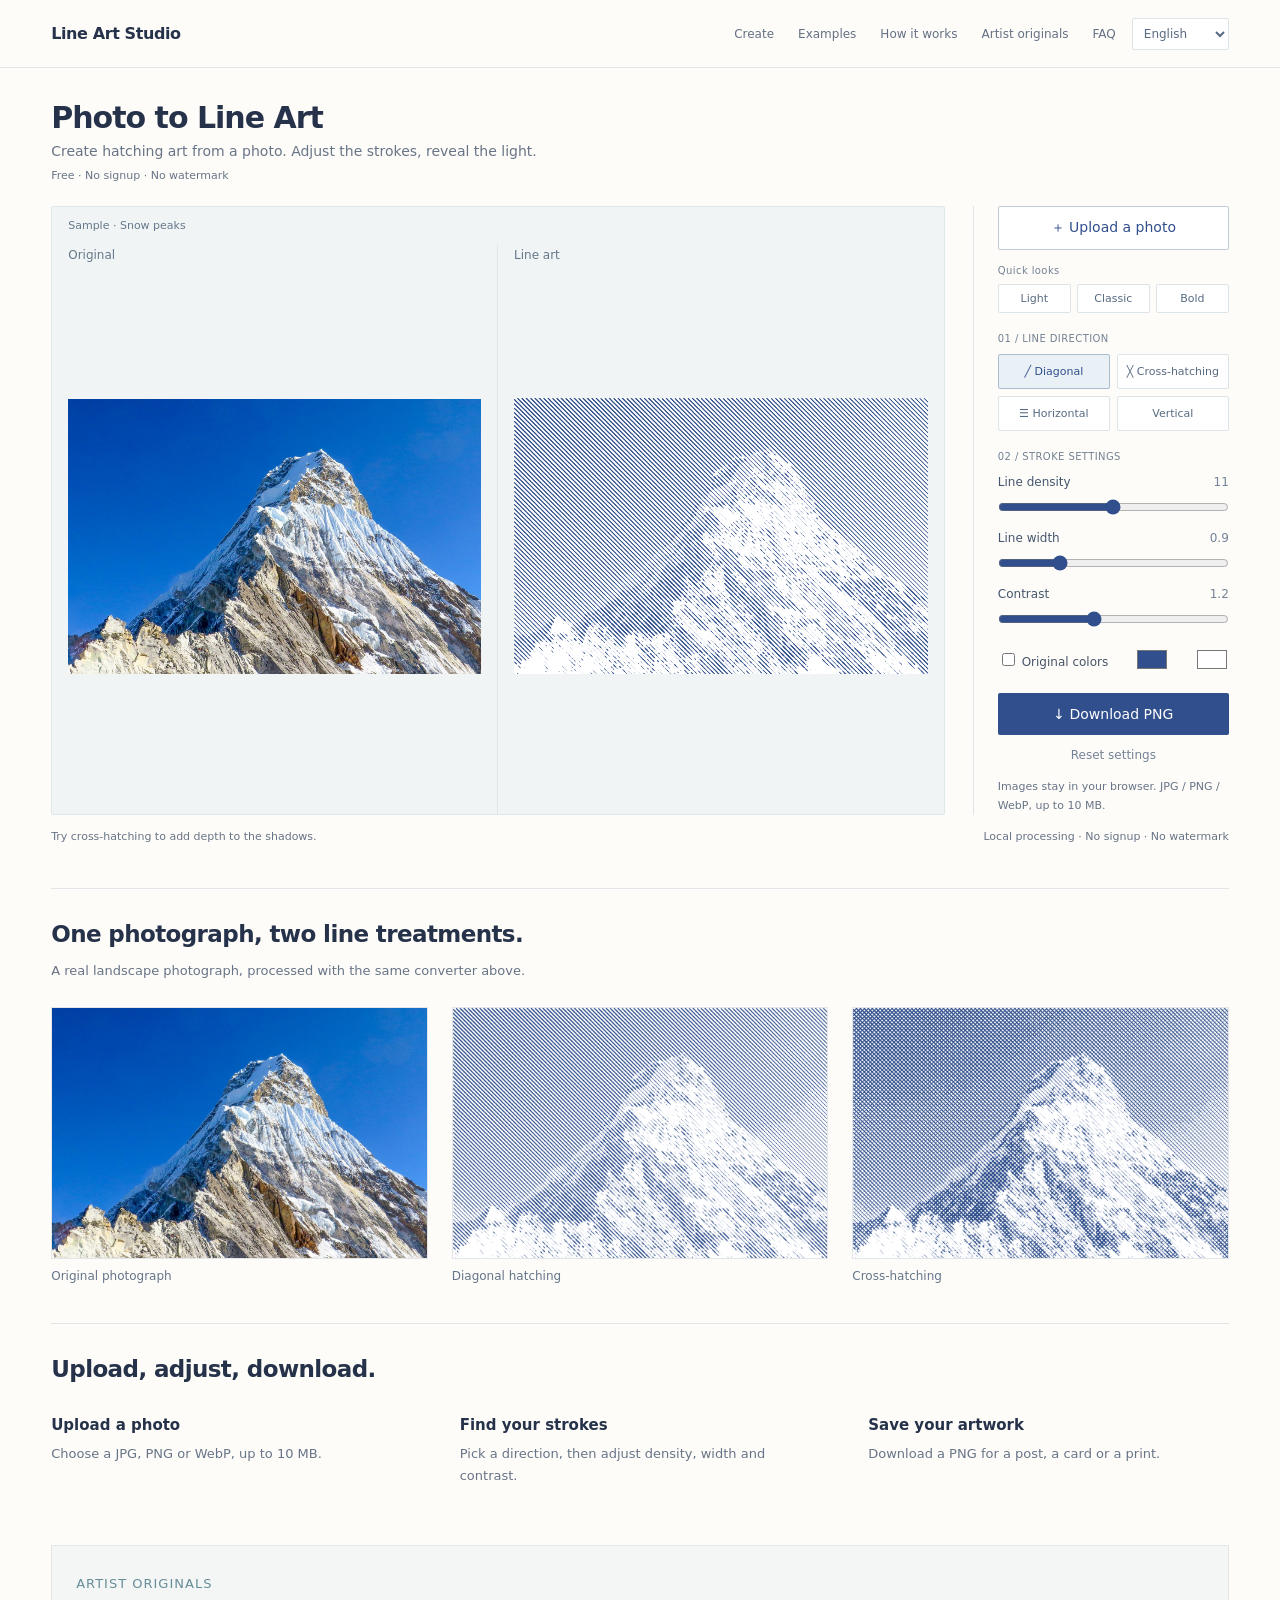
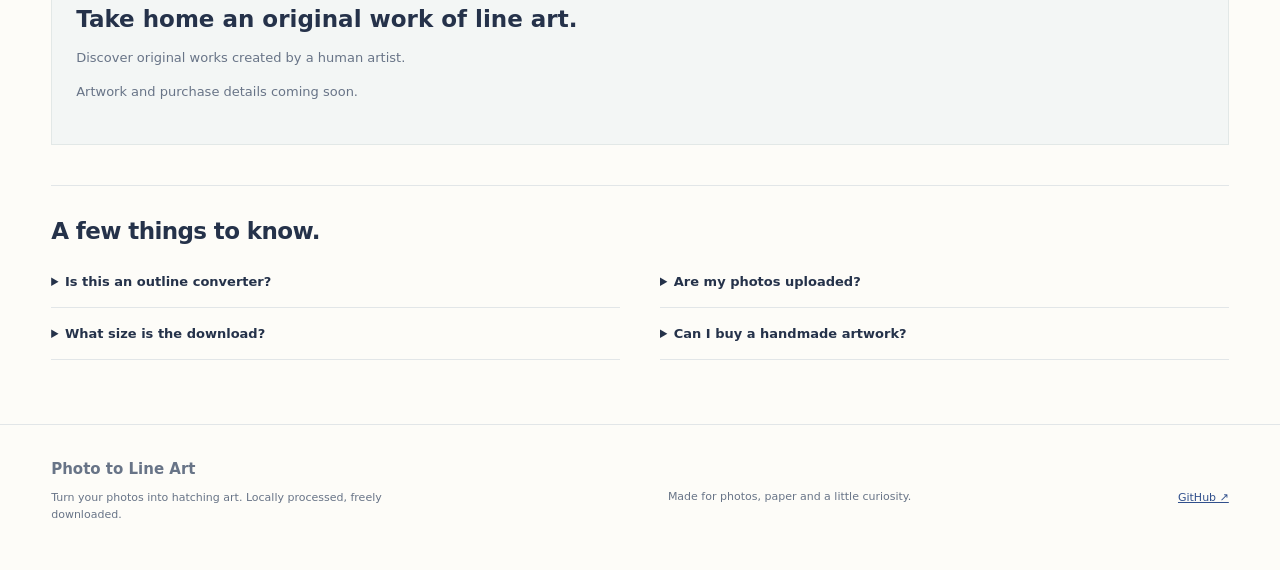
==== commit 924ad867: "Use the user's selected single-peak snow mountain photo" ====
--- a/index.html
+++ b/index.html
@@ -1 +1 @@
-<!doctype html><html lang="en"><head><meta charset="utf-8"><meta name="viewport" content="width=device-width,initial-scale=1"><title>Photo to Line Art — Free Online Hatching Tool</title><meta name="description" content="Turn photos into hatching line art for free. Local processing and watermark-free PNG downloads."><link rel="icon" href="favicon.svg" type="image/svg+xml"><link rel="stylesheet" href="styles.css"></head><body><header><div class="brand"><span data-i18n="brand">Line Art Studio</span></div><nav aria-label="Main"><a href="#create"><span data-i18n="navTool">Create</span></a><a href="#examples"><span data-i18n="navExamples">Examples</span></a><a href="#how"><span data-i18n="navHow">How it works</span></a><a href="#artist"><span data-i18n="navArtist">Artist originals</span></a><a href="#faq"><span data-i18n="navFaq">FAQ</span></a></nav><select id="language" aria-label="Language"><option value="en">English</option><option value="zh-CN">简体中文</option><option value="ja">日本語</option><option value="es">Español</option><option value="pt">Português</option><option value="ko">한국어</option></select></header><main id="create"><h1><span data-i18n="title">Photo to Line Art</span></h1><p class="intro"><span data-i18n="intro">Create hatching art from a photo. Adjust the strokes, reveal the light.</span></p><p class="promise"><span data-i18n="promise">Free · No signup · No watermark</span></p><div class="layout"><section class="stage" id="drop"><div class="toolbar"><span id="imageName">Sample · Snow peaks</span></div><div class="compare-grid"><div class="compare-pane"><div class="pane-label"><span data-i18n="original">Original</span></div><div class="paper"><canvas id="originalArt" aria-label="Original image"></canvas></div></div><div class="compare-pane"><div class="pane-label"><span data-i18n="result">Line art</span></div><div class="paper"><canvas id="art" aria-label="Generated line art"></canvas></div></div></div><button id="compare" hidden></button></section><aside class="panel"><label class="upload" for="file"><span data-i18n="upload">＋ Upload a photo</span></label><input type="file" accept="image/jpeg,image/png,image/webp" id="file" hidden><div class="preset-row"><div class="section" data-i18n="presets">Quick looks</div><div class="presets"><button data-preset="soft" data-i18n="soft">Light</button><button data-preset="classic" data-i18n="classic">Classic</button><button data-preset="bold" data-i18n="bold">Bold</button></div></div><div class="section"><span data-i18n="direction">01 / LINE DIRECTION</span></div><div class="styles" id="styles"><button data-style="diagonal" class="active"><span data-i18n="diagonal">╱ Diagonal</span></button><button data-style="cross"><span data-i18n="cross">╳ Cross-hatching</span></button><button data-style="horizontal"><span data-i18n="horizontal">☰ Horizontal</span></button><button data-style="vertical"><span data-i18n="vertical">Vertical</span></button></div><div class="section"><span data-i18n="brush">02 / STROKE SETTINGS</span></div><label class="control"><span><span data-i18n="density">Line density</span> <output id="densityOut"></output></span><input type="range" id="density" min="2" max="20" value="11"></label><label class="control"><span><span data-i18n="width">Line width</span> <output id="widthOut"></output></span><input type="range" id="width" min="0.4" max="2.4" step="0.1" value="0.9"></label><label class="control"><span><span data-i18n="contrast">Contrast</span> <output id="contrastOut"></output></span><input type="range" id="contrast" min="0.5" max="2.2" step="0.1" value="1.2"></label><div class="colors"><label><input type="checkbox" id="colored"> <span data-i18n="colored">Original colors</span></label><input type="color" id="ink" value="#304f8c" aria-label="线条颜色"><input type="color" id="bg" value="#ffffff" aria-label="背景颜色"></div><button class="download" id="download"><span data-i18n="download">↓ Download PNG</span></button><button class="reset" id="reset"><span data-i18n="reset">Reset settings</span></button><div class="hint"><span data-i18n="hint">Images stay in your browser. JPG / PNG / WebP, up to 10 MB.</span></div></aside></div><div class="bottom"><span id="status" role="status"><span data-i18n="initial">Try cross-hatching to add depth to the shadows.</span></span><span><span data-i18n="privacy">Local processing · No signup · No watermark</span></span></div><section id="examples" class="site-section"><div class="section-heading"><h2><span data-i18n="examplesTitle">One photograph, two line treatments.</span></h2><p><span data-i18n="examplesDesc">A real landscape photograph, processed with the same converter above.</span></p></div><div class="example-grid"><figure><canvas id="exOriginal"></canvas><figcaption><span data-i18n="originalLabel">Original photograph</span></figcaption></figure><figure><canvas id="exDiagonal"></canvas><figcaption><span data-i18n="diagonalLabel">Diagonal hatching</span></figcaption></figure><figure><canvas id="exCross"></canvas><figcaption><span data-i18n="crossLabel">Cross-hatching</span></figcaption></figure></div></section><section id="how" class="site-section"><h2><span data-i18n="howTitle">Upload, adjust, download.</span></h2><div class="steps"><article><b class="step-number">01</b><h3><span data-i18n="step1">Upload a photo</span></h3><p><span data-i18n="step1Desc">Choose a JPG, PNG or WebP, up to 10 MB.</span></p></article><article><b class="step-number">02</b><h3><span data-i18n="step2">Find your strokes</span></h3><p><span data-i18n="step2Desc">Pick a direction, then adjust density, width and contrast.</span></p></article><article><b class="step-number">03</b><h3><span data-i18n="step3">Save your artwork</span></h3><p><span data-i18n="step3Desc">Download a PNG for a post, a card or a print.</span></p></article></div></section><section id="artist" class="artist-card" aria-labelledby="artistTitle"><div class="artist-copy"><p class="artist-eyebrow" data-i18n="artistLabel">ARTIST ORIGINALS</p><h2 id="artistTitle" data-i18n="artistTitle">Take home an original work of line art.</h2><p data-i18n="artistDescription">Discover original works created by a human artist.</p><p id="artistCredit" hidden></p><p id="artistPending" class="artist-pending" data-i18n="artistPending">Artwork and purchase details coming soon.</p><a id="artistShop" class="artist-link" target="_blank" rel="noopener noreferrer" hidden data-i18n="artistBrowse">Browse artworks →</a></div><div id="artistGallery" class="artist-gallery" hidden></div></section><section id="faq" class="site-section"><h2><span data-i18n="faqTitle">A few things to know.</span></h2><div class="faq-list"><details><summary><span data-i18n="faq1">Is this an outline converter?</span></summary><p><span data-i18n="faq1A">This tool creates hatching: parallel or crossed strokes describe light and shadow. It does not trace outlines.</span></p></details><details><summary><span data-i18n="faq2">Are my photos uploaded?</span></summary><p><span data-i18n="faq2A">No. Image processing happens in your browser. Your photos are not sent to a server.</span></p></details><details><summary><span data-i18n="faq3">What size is the download?</span></summary><p><span data-i18n="faq3A">PNG downloads have a longest side up to 2000 pixels. Smaller originals are not enlarged.</span></p></details><details><summary><span data-i18n="faq4">Can I buy a handmade artwork?</span></summary><p><span data-i18n="faq4A">Our artist section is separate from the converter. Purchase links will appear when the artist’s shop is available.</span></p></details></div></section></main><footer><div><strong>Photo to Line Art</strong><p><span data-i18n="about">Turn your photos into hatching art. Locally processed, freely downloaded.</span></p></div><p><span data-i18n="footer">Made for photos, paper and a little curiosity.</span></p><a href="https://github.com/COLDDCC/photo-to-line-art" target="_blank" rel="noopener noreferrer">GitHub ↗</a><a href="https://images.unsplash.com/photo-1454496522488-7a8e488e8606" target="_blank" rel="noopener noreferrer">Photo: Unsplash ↗</a></footer><script src="i18n.js" defer></script><script src="app.js" defer></script><script src="artist.js" defer></script></body></html>
+<!doctype html><html lang="en"><head><meta charset="utf-8"><meta name="viewport" content="width=device-width,initial-scale=1"><title>Photo to Line Art — Free Online Hatching Tool</title><meta name="description" content="Turn photos into hatching line art for free. Local processing and watermark-free PNG downloads."><link rel="icon" href="favicon.svg" type="image/svg+xml"><link rel="stylesheet" href="styles.css"></head><body><header><div class="brand"><span data-i18n="brand">Line Art Studio</span></div><nav aria-label="Main"><a href="#create"><span data-i18n="navTool">Create</span></a><a href="#examples"><span data-i18n="navExamples">Examples</span></a><a href="#how"><span data-i18n="navHow">How it works</span></a><a href="#artist"><span data-i18n="navArtist">Artist originals</span></a><a href="#faq"><span data-i18n="navFaq">FAQ</span></a></nav><select id="language" aria-label="Language"><option value="en">English</option><option value="zh-CN">简体中文</option><option value="ja">日本語</option><option value="es">Español</option><option value="pt">Português</option><option value="ko">한국어</option></select></header><main id="create"><h1><span data-i18n="title">Photo to Line Art</span></h1><p class="intro"><span data-i18n="intro">Create hatching art from a photo. Adjust the strokes, reveal the light.</span></p><p class="promise"><span data-i18n="promise">Free · No signup · No watermark</span></p><div class="layout"><section class="stage" id="drop"><div class="toolbar"><span id="imageName">Sample · Snow peaks</span></div><div class="compare-grid"><div class="compare-pane"><div class="pane-label"><span data-i18n="original">Original</span></div><div class="paper"><canvas id="originalArt" aria-label="Original image"></canvas></div></div><div class="compare-pane"><div class="pane-label"><span data-i18n="result">Line art</span></div><div class="paper"><canvas id="art" aria-label="Generated line art"></canvas></div></div></div><button id="compare" hidden></button></section><aside class="panel"><label class="upload" for="file"><span data-i18n="upload">＋ Upload a photo</span></label><input type="file" accept="image/jpeg,image/png,image/webp" id="file" hidden><div class="preset-row"><div class="section" data-i18n="presets">Quick looks</div><div class="presets"><button data-preset="soft" data-i18n="soft">Light</button><button data-preset="classic" data-i18n="classic">Classic</button><button data-preset="bold" data-i18n="bold">Bold</button></div></div><div class="section"><span data-i18n="direction">01 / LINE DIRECTION</span></div><div class="styles" id="styles"><button data-style="diagonal" class="active"><span data-i18n="diagonal">╱ Diagonal</span></button><button data-style="cross"><span data-i18n="cross">╳ Cross-hatching</span></button><button data-style="horizontal"><span data-i18n="horizontal">☰ Horizontal</span></button><button data-style="vertical"><span data-i18n="vertical">Vertical</span></button></div><div class="section"><span data-i18n="brush">02 / STROKE SETTINGS</span></div><label class="control"><span><span data-i18n="density">Line density</span> <output id="densityOut"></output></span><input type="range" id="density" min="2" max="20" value="11"></label><label class="control"><span><span data-i18n="width">Line width</span> <output id="widthOut"></output></span><input type="range" id="width" min="0.4" max="2.4" step="0.1" value="0.9"></label><label class="control"><span><span data-i18n="contrast">Contrast</span> <output id="contrastOut"></output></span><input type="range" id="contrast" min="0.5" max="2.2" step="0.1" value="1.2"></label><div class="colors"><label><input type="checkbox" id="colored"> <span data-i18n="colored">Original colors</span></label><input type="color" id="ink" value="#304f8c" aria-label="线条颜色"><input type="color" id="bg" value="#ffffff" aria-label="背景颜色"></div><button class="download" id="download"><span data-i18n="download">↓ Download PNG</span></button><button class="reset" id="reset"><span data-i18n="reset">Reset settings</span></button><div class="hint"><span data-i18n="hint">Images stay in your browser. JPG / PNG / WebP, up to 10 MB.</span></div></aside></div><div class="bottom"><span id="status" role="status"><span data-i18n="initial">Try cross-hatching to add depth to the shadows.</span></span><span><span data-i18n="privacy">Local processing · No signup · No watermark</span></span></div><section id="examples" class="site-section"><div class="section-heading"><h2><span data-i18n="examplesTitle">One photograph, two line treatments.</span></h2><p><span data-i18n="examplesDesc">A real landscape photograph, processed with the same converter above.</span></p></div><div class="example-grid"><figure><canvas id="exOriginal"></canvas><figcaption><span data-i18n="originalLabel">Original photograph</span></figcaption></figure><figure><canvas id="exDiagonal"></canvas><figcaption><span data-i18n="diagonalLabel">Diagonal hatching</span></figcaption></figure><figure><canvas id="exCross"></canvas><figcaption><span data-i18n="crossLabel">Cross-hatching</span></figcaption></figure></div></section><section id="how" class="site-section"><h2><span data-i18n="howTitle">Upload, adjust, download.</span></h2><div class="steps"><article><b class="step-number">01</b><h3><span data-i18n="step1">Upload a photo</span></h3><p><span data-i18n="step1Desc">Choose a JPG, PNG or WebP, up to 10 MB.</span></p></article><article><b class="step-number">02</b><h3><span data-i18n="step2">Find your strokes</span></h3><p><span data-i18n="step2Desc">Pick a direction, then adjust density, width and contrast.</span></p></article><article><b class="step-number">03</b><h3><span data-i18n="step3">Save your artwork</span></h3><p><span data-i18n="step3Desc">Download a PNG for a post, a card or a print.</span></p></article></div></section><section id="artist" class="artist-card" aria-labelledby="artistTitle"><div class="artist-copy"><p class="artist-eyebrow" data-i18n="artistLabel">ARTIST ORIGINALS</p><h2 id="artistTitle" data-i18n="artistTitle">Take home an original work of line art.</h2><p data-i18n="artistDescription">Discover original works created by a human artist.</p><p id="artistCredit" hidden></p><p id="artistPending" class="artist-pending" data-i18n="artistPending">Artwork and purchase details coming soon.</p><a id="artistShop" class="artist-link" target="_blank" rel="noopener noreferrer" hidden data-i18n="artistBrowse">Browse artworks →</a></div><div id="artistGallery" class="artist-gallery" hidden></div></section><section id="faq" class="site-section"><h2><span data-i18n="faqTitle">A few things to know.</span></h2><div class="faq-list"><details><summary><span data-i18n="faq1">Is this an outline converter?</span></summary><p><span data-i18n="faq1A">This tool creates hatching: parallel or crossed strokes describe light and shadow. It does not trace outlines.</span></p></details><details><summary><span data-i18n="faq2">Are my photos uploaded?</span></summary><p><span data-i18n="faq2A">No. Image processing happens in your browser. Your photos are not sent to a server.</span></p></details><details><summary><span data-i18n="faq3">What size is the download?</span></summary><p><span data-i18n="faq3A">PNG downloads have a longest side up to 2000 pixels. Smaller originals are not enlarged.</span></p></details><details><summary><span data-i18n="faq4">Can I buy a handmade artwork?</span></summary><p><span data-i18n="faq4A">Our artist section is separate from the converter. Purchase links will appear when the artist’s shop is available.</span></p></details></div></section></main><footer><div><strong>Photo to Line Art</strong><p><span data-i18n="about">Turn your photos into hatching art. Locally processed, freely downloaded.</span></p></div><p><span data-i18n="footer">Made for photos, paper and a little curiosity.</span></p><a href="https://github.com/COLDDCC/photo-to-line-art" target="_blank" rel="noopener noreferrer">GitHub ↗</a></footer><script src="i18n.js" defer></script><script src="app.js" defer></script><script src="artist.js" defer></script></body></html>
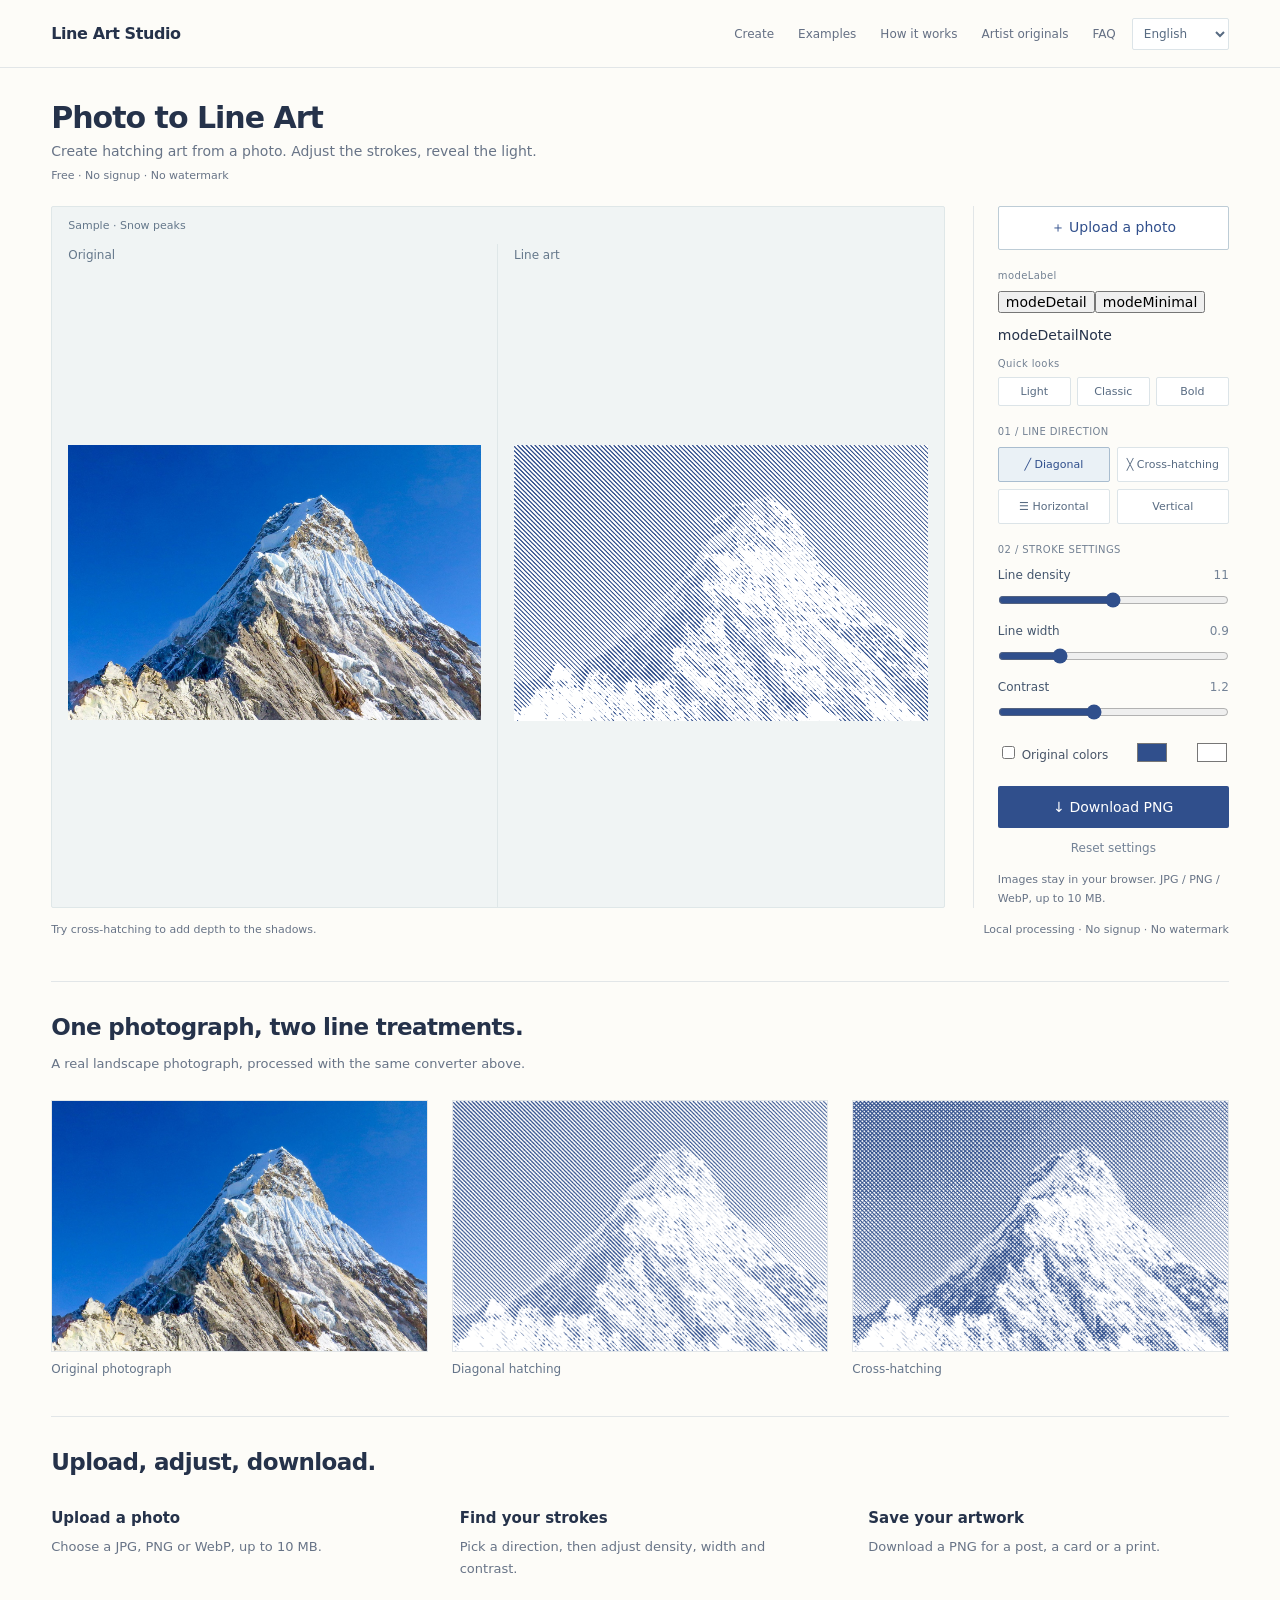
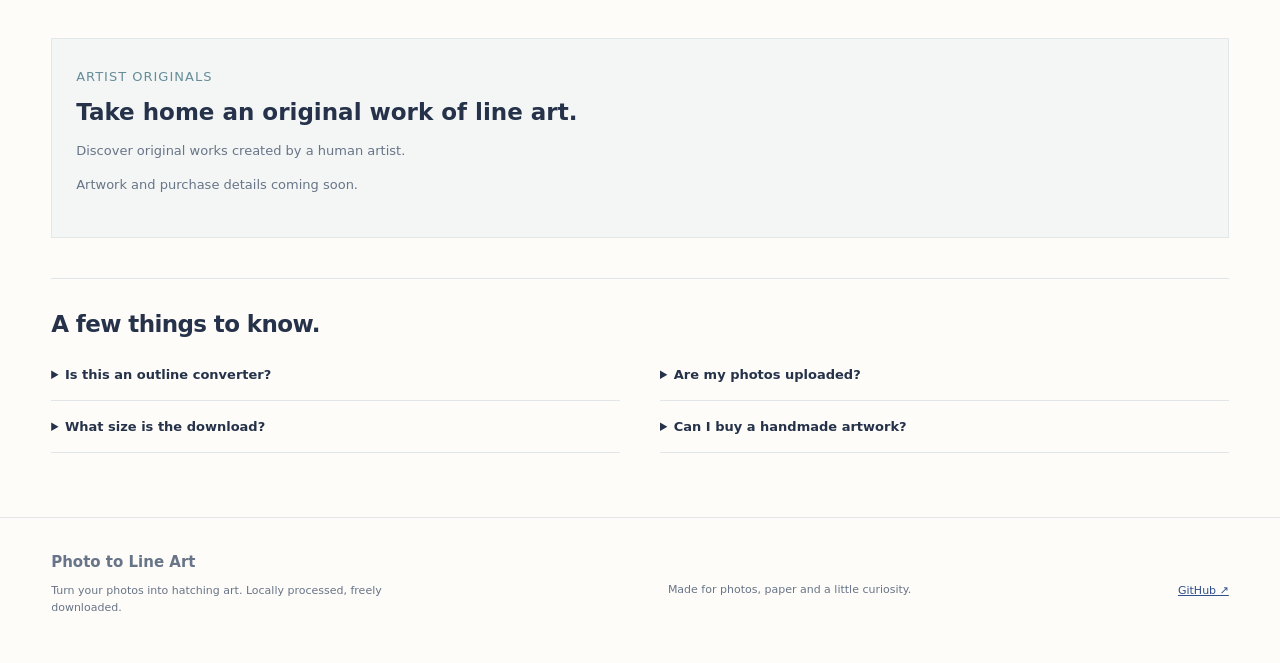
==== commit 0d5afbdf: "Add independent detailed and minimal hatching modes" ====
--- a/index.html
+++ b/index.html
@@ -1 +1 @@
-<!doctype html><html lang="en"><head><meta charset="utf-8"><meta name="viewport" content="width=device-width,initial-scale=1"><title>Photo to Line Art — Free Online Hatching Tool</title><meta name="description" content="Turn photos into hatching line art for free. Local processing and watermark-free PNG downloads."><link rel="icon" href="favicon.svg" type="image/svg+xml"><link rel="stylesheet" href="styles.css"></head><body><header><div class="brand"><span data-i18n="brand">Line Art Studio</span></div><nav aria-label="Main"><a href="#create"><span data-i18n="navTool">Create</span></a><a href="#examples"><span data-i18n="navExamples">Examples</span></a><a href="#how"><span data-i18n="navHow">How it works</span></a><a href="#artist"><span data-i18n="navArtist">Artist originals</span></a><a href="#faq"><span data-i18n="navFaq">FAQ</span></a></nav><select id="language" aria-label="Language"><option value="en">English</option><option value="zh-CN">简体中文</option><option value="ja">日本語</option><option value="es">Español</option><option value="pt">Português</option><option value="ko">한국어</option></select></header><main id="create"><h1><span data-i18n="title">Photo to Line Art</span></h1><p class="intro"><span data-i18n="intro">Create hatching art from a photo. Adjust the strokes, reveal the light.</span></p><p class="promise"><span data-i18n="promise">Free · No signup · No watermark</span></p><div class="layout"><section class="stage" id="drop"><div class="toolbar"><span id="imageName">Sample · Snow peaks</span></div><div class="compare-grid"><div class="compare-pane"><div class="pane-label"><span data-i18n="original">Original</span></div><div class="paper"><canvas id="originalArt" aria-label="Original image"></canvas></div></div><div class="compare-pane"><div class="pane-label"><span data-i18n="result">Line art</span></div><div class="paper"><canvas id="art" aria-label="Generated line art"></canvas></div></div></div><button id="compare" hidden></button></section><aside class="panel"><label class="upload" for="file"><span data-i18n="upload">＋ Upload a photo</span></label><input type="file" accept="image/jpeg,image/png,image/webp" id="file" hidden><div class="preset-row"><div class="section" data-i18n="presets">Quick looks</div><div class="presets"><button data-preset="soft" data-i18n="soft">Light</button><button data-preset="classic" data-i18n="classic">Classic</button><button data-preset="bold" data-i18n="bold">Bold</button></div></div><div class="section"><span data-i18n="direction">01 / LINE DIRECTION</span></div><div class="styles" id="styles"><button data-style="diagonal" class="active"><span data-i18n="diagonal">╱ Diagonal</span></button><button data-style="cross"><span data-i18n="cross">╳ Cross-hatching</span></button><button data-style="horizontal"><span data-i18n="horizontal">☰ Horizontal</span></button><button data-style="vertical"><span data-i18n="vertical">Vertical</span></button></div><div class="section"><span data-i18n="brush">02 / STROKE SETTINGS</span></div><label class="control"><span><span data-i18n="density">Line density</span> <output id="densityOut"></output></span><input type="range" id="density" min="2" max="20" value="11"></label><label class="control"><span><span data-i18n="width">Line width</span> <output id="widthOut"></output></span><input type="range" id="width" min="0.4" max="2.4" step="0.1" value="0.9"></label><label class="control"><span><span data-i18n="contrast">Contrast</span> <output id="contrastOut"></output></span><input type="range" id="contrast" min="0.5" max="2.2" step="0.1" value="1.2"></label><div class="colors"><label><input type="checkbox" id="colored"> <span data-i18n="colored">Original colors</span></label><input type="color" id="ink" value="#304f8c" aria-label="线条颜色"><input type="color" id="bg" value="#ffffff" aria-label="背景颜色"></div><button class="download" id="download"><span data-i18n="download">↓ Download PNG</span></button><button class="reset" id="reset"><span data-i18n="reset">Reset settings</span></button><div class="hint"><span data-i18n="hint">Images stay in your browser. JPG / PNG / WebP, up to 10 MB.</span></div></aside></div><div class="bottom"><span id="status" role="status"><span data-i18n="initial">Try cross-hatching to add depth to the shadows.</span></span><span><span data-i18n="privacy">Local processing · No signup · No watermark</span></span></div><section id="examples" class="site-section"><div class="section-heading"><h2><span data-i18n="examplesTitle">One photograph, two line treatments.</span></h2><p><span data-i18n="examplesDesc">A real landscape photograph, processed with the same converter above.</span></p></div><div class="example-grid"><figure><canvas id="exOriginal"></canvas><figcaption><span data-i18n="originalLabel">Original photograph</span></figcaption></figure><figure><canvas id="exDiagonal"></canvas><figcaption><span data-i18n="diagonalLabel">Diagonal hatching</span></figcaption></figure><figure><canvas id="exCross"></canvas><figcaption><span data-i18n="crossLabel">Cross-hatching</span></figcaption></figure></div></section><section id="how" class="site-section"><h2><span data-i18n="howTitle">Upload, adjust, download.</span></h2><div class="steps"><article><b class="step-number">01</b><h3><span data-i18n="step1">Upload a photo</span></h3><p><span data-i18n="step1Desc">Choose a JPG, PNG or WebP, up to 10 MB.</span></p></article><article><b class="step-number">02</b><h3><span data-i18n="step2">Find your strokes</span></h3><p><span data-i18n="step2Desc">Pick a direction, then adjust density, width and contrast.</span></p></article><article><b class="step-number">03</b><h3><span data-i18n="step3">Save your artwork</span></h3><p><span data-i18n="step3Desc">Download a PNG for a post, a card or a print.</span></p></article></div></section><section id="artist" class="artist-card" aria-labelledby="artistTitle"><div class="artist-copy"><p class="artist-eyebrow" data-i18n="artistLabel">ARTIST ORIGINALS</p><h2 id="artistTitle" data-i18n="artistTitle">Take home an original work of line art.</h2><p data-i18n="artistDescription">Discover original works created by a human artist.</p><p id="artistCredit" hidden></p><p id="artistPending" class="artist-pending" data-i18n="artistPending">Artwork and purchase details coming soon.</p><a id="artistShop" class="artist-link" target="_blank" rel="noopener noreferrer" hidden data-i18n="artistBrowse">Browse artworks →</a></div><div id="artistGallery" class="artist-gallery" hidden></div></section><section id="faq" class="site-section"><h2><span data-i18n="faqTitle">A few things to know.</span></h2><div class="faq-list"><details><summary><span data-i18n="faq1">Is this an outline converter?</span></summary><p><span data-i18n="faq1A">This tool creates hatching: parallel or crossed strokes describe light and shadow. It does not trace outlines.</span></p></details><details><summary><span data-i18n="faq2">Are my photos uploaded?</span></summary><p><span data-i18n="faq2A">No. Image processing happens in your browser. Your photos are not sent to a server.</span></p></details><details><summary><span data-i18n="faq3">What size is the download?</span></summary><p><span data-i18n="faq3A">PNG downloads have a longest side up to 2000 pixels. Smaller originals are not enlarged.</span></p></details><details><summary><span data-i18n="faq4">Can I buy a handmade artwork?</span></summary><p><span data-i18n="faq4A">Our artist section is separate from the converter. Purchase links will appear when the artist’s shop is available.</span></p></details></div></section></main><footer><div><strong>Photo to Line Art</strong><p><span data-i18n="about">Turn your photos into hatching art. Locally processed, freely downloaded.</span></p></div><p><span data-i18n="footer">Made for photos, paper and a little curiosity.</span></p><a href="https://github.com/COLDDCC/photo-to-line-art" target="_blank" rel="noopener noreferrer">GitHub ↗</a></footer><script src="i18n.js" defer></script><script src="app.js" defer></script><script src="artist.js" defer></script></body></html>
+<!doctype html><html lang="en"><head><meta charset="utf-8"><meta name="viewport" content="width=device-width,initial-scale=1"><title>Photo to Line Art — Free Online Hatching Tool</title><meta name="description" content="Turn photos into hatching line art for free. Local processing and watermark-free PNG downloads."><link rel="icon" href="favicon.svg" type="image/svg+xml"><link rel="stylesheet" href="styles.css"></head><body><header><div class="brand"><span data-i18n="brand">Line Art Studio</span></div><nav aria-label="Main"><a href="#create"><span data-i18n="navTool">Create</span></a><a href="#examples"><span data-i18n="navExamples">Examples</span></a><a href="#how"><span data-i18n="navHow">How it works</span></a><a href="#artist"><span data-i18n="navArtist">Artist originals</span></a><a href="#faq"><span data-i18n="navFaq">FAQ</span></a></nav><select id="language" aria-label="Language"><option value="en">English</option><option value="zh-CN">简体中文</option><option value="ja">日本語</option><option value="es">Español</option><option value="pt">Português</option><option value="ko">한국어</option></select></header><main id="create"><h1><span data-i18n="title">Photo to Line Art</span></h1><p class="intro"><span data-i18n="intro">Create hatching art from a photo. Adjust the strokes, reveal the light.</span></p><p class="promise"><span data-i18n="promise">Free · No signup · No watermark</span></p><div class="layout"><section class="stage" id="drop"><div class="toolbar"><span id="imageName">Sample · Snow peaks</span></div><div class="compare-grid"><div class="compare-pane"><div class="pane-label"><span data-i18n="original">Original</span></div><div class="paper"><canvas id="originalArt" aria-label="Original image"></canvas></div></div><div class="compare-pane"><div class="pane-label"><span data-i18n="result">Line art</span></div><div class="paper"><canvas id="art" aria-label="Generated line art"></canvas></div></div></div><button id="compare" hidden></button></section><aside class="panel"><label class="upload" for="file"><span data-i18n="upload">＋ Upload a photo</span></label><input type="file" accept="image/jpeg,image/png,image/webp" id="file" hidden><div class="mode-block"><div class="section" data-i18n="modeLabel">Rendering mode</div><div id="modes" class="mode-switch" role="group" aria-label="Rendering mode"><button data-mode="detail" aria-pressed="true" class="active" data-i18n="modeDetail">Detailed</button><button data-mode="minimal" aria-pressed="false" data-i18n="modeMinimal">Minimal</button></div><p class="mode-note" id="modeNote" data-i18n="modeDetailNote">Preserve photographic texture and tonal detail.</p></div><div class="preset-row"><div class="section" data-i18n="presets">Quick looks</div><div class="presets"><button data-preset="soft" data-i18n="soft">Light</button><button data-preset="classic" data-i18n="classic">Classic</button><button data-preset="bold" data-i18n="bold">Bold</button></div></div><div class="section"><span data-i18n="direction">01 / LINE DIRECTION</span></div><div class="styles" id="styles"><button data-style="diagonal" class="active"><span data-i18n="diagonal">╱ Diagonal</span></button><button data-style="cross"><span data-i18n="cross">╳ Cross-hatching</span></button><button data-style="horizontal"><span data-i18n="horizontal">☰ Horizontal</span></button><button data-style="vertical"><span data-i18n="vertical">Vertical</span></button></div><div class="section"><span data-i18n="brush">02 / STROKE SETTINGS</span></div><label class="control"><span><span data-i18n="density">Line density</span> <output id="densityOut"></output></span><input type="range" id="density" min="2" max="20" value="11"></label><label class="control"><span><span data-i18n="width">Line width</span> <output id="widthOut"></output></span><input type="range" id="width" min="0.4" max="2.4" step="0.1" value="0.9"></label><label class="control"><span><span data-i18n="contrast">Contrast</span> <output id="contrastOut"></output></span><input type="range" id="contrast" min="0.5" max="2.2" step="0.1" value="1.2"></label><div class="colors"><label><input type="checkbox" id="colored"> <span data-i18n="colored">Original colors</span></label><input type="color" id="ink" value="#304f8c" aria-label="线条颜色"><input type="color" id="bg" value="#ffffff" aria-label="背景颜色"></div><button class="download" id="download"><span data-i18n="download">↓ Download PNG</span></button><button class="reset" id="reset"><span data-i18n="reset">Reset settings</span></button><div class="hint"><span data-i18n="hint">Images stay in your browser. JPG / PNG / WebP, up to 10 MB.</span></div></aside></div><div class="bottom"><span id="status" role="status"><span data-i18n="initial">Try cross-hatching to add depth to the shadows.</span></span><span><span data-i18n="privacy">Local processing · No signup · No watermark</span></span></div><section id="examples" class="site-section"><div class="section-heading"><h2><span data-i18n="examplesTitle">One photograph, two line treatments.</span></h2><p><span data-i18n="examplesDesc">A real landscape photograph, processed with the same converter above.</span></p></div><div class="example-grid"><figure><canvas id="exOriginal"></canvas><figcaption><span data-i18n="originalLabel">Original photograph</span></figcaption></figure><figure><canvas id="exDiagonal"></canvas><figcaption><span data-i18n="diagonalLabel">Diagonal hatching</span></figcaption></figure><figure><canvas id="exCross"></canvas><figcaption><span data-i18n="crossLabel">Cross-hatching</span></figcaption></figure></div></section><section id="how" class="site-section"><h2><span data-i18n="howTitle">Upload, adjust, download.</span></h2><div class="steps"><article><b class="step-number">01</b><h3><span data-i18n="step1">Upload a photo</span></h3><p><span data-i18n="step1Desc">Choose a JPG, PNG or WebP, up to 10 MB.</span></p></article><article><b class="step-number">02</b><h3><span data-i18n="step2">Find your strokes</span></h3><p><span data-i18n="step2Desc">Pick a direction, then adjust density, width and contrast.</span></p></article><article><b class="step-number">03</b><h3><span data-i18n="step3">Save your artwork</span></h3><p><span data-i18n="step3Desc">Download a PNG for a post, a card or a print.</span></p></article></div></section><section id="artist" class="artist-card" aria-labelledby="artistTitle"><div class="artist-copy"><p class="artist-eyebrow" data-i18n="artistLabel">ARTIST ORIGINALS</p><h2 id="artistTitle" data-i18n="artistTitle">Take home an original work of line art.</h2><p data-i18n="artistDescription">Discover original works created by a human artist.</p><p id="artistCredit" hidden></p><p id="artistPending" class="artist-pending" data-i18n="artistPending">Artwork and purchase details coming soon.</p><a id="artistShop" class="artist-link" target="_blank" rel="noopener noreferrer" hidden data-i18n="artistBrowse">Browse artworks →</a></div><div id="artistGallery" class="artist-gallery" hidden></div></section><section id="faq" class="site-section"><h2><span data-i18n="faqTitle">A few things to know.</span></h2><div class="faq-list"><details><summary><span data-i18n="faq1">Is this an outline converter?</span></summary><p><span data-i18n="faq1A">This tool creates hatching: parallel or crossed strokes describe light and shadow. It does not trace outlines.</span></p></details><details><summary><span data-i18n="faq2">Are my photos uploaded?</span></summary><p><span data-i18n="faq2A">No. Image processing happens in your browser. Your photos are not sent to a server.</span></p></details><details><summary><span data-i18n="faq3">What size is the download?</span></summary><p><span data-i18n="faq3A">PNG downloads have a longest side up to 2000 pixels. Smaller originals are not enlarged.</span></p></details><details><summary><span data-i18n="faq4">Can I buy a handmade artwork?</span></summary><p><span data-i18n="faq4A">Our artist section is separate from the converter. Purchase links will appear when the artist’s shop is available.</span></p></details></div></section></main><footer><div><strong>Photo to Line Art</strong><p><span data-i18n="about">Turn your photos into hatching art. Locally processed, freely downloaded.</span></p></div><p><span data-i18n="footer">Made for photos, paper and a little curiosity.</span></p><a href="https://github.com/COLDDCC/photo-to-line-art" target="_blank" rel="noopener noreferrer">GitHub ↗</a></footer><script src="i18n.js" defer></script><script src="app.js" defer></script><script src="artist.js" defer></script></body></html>
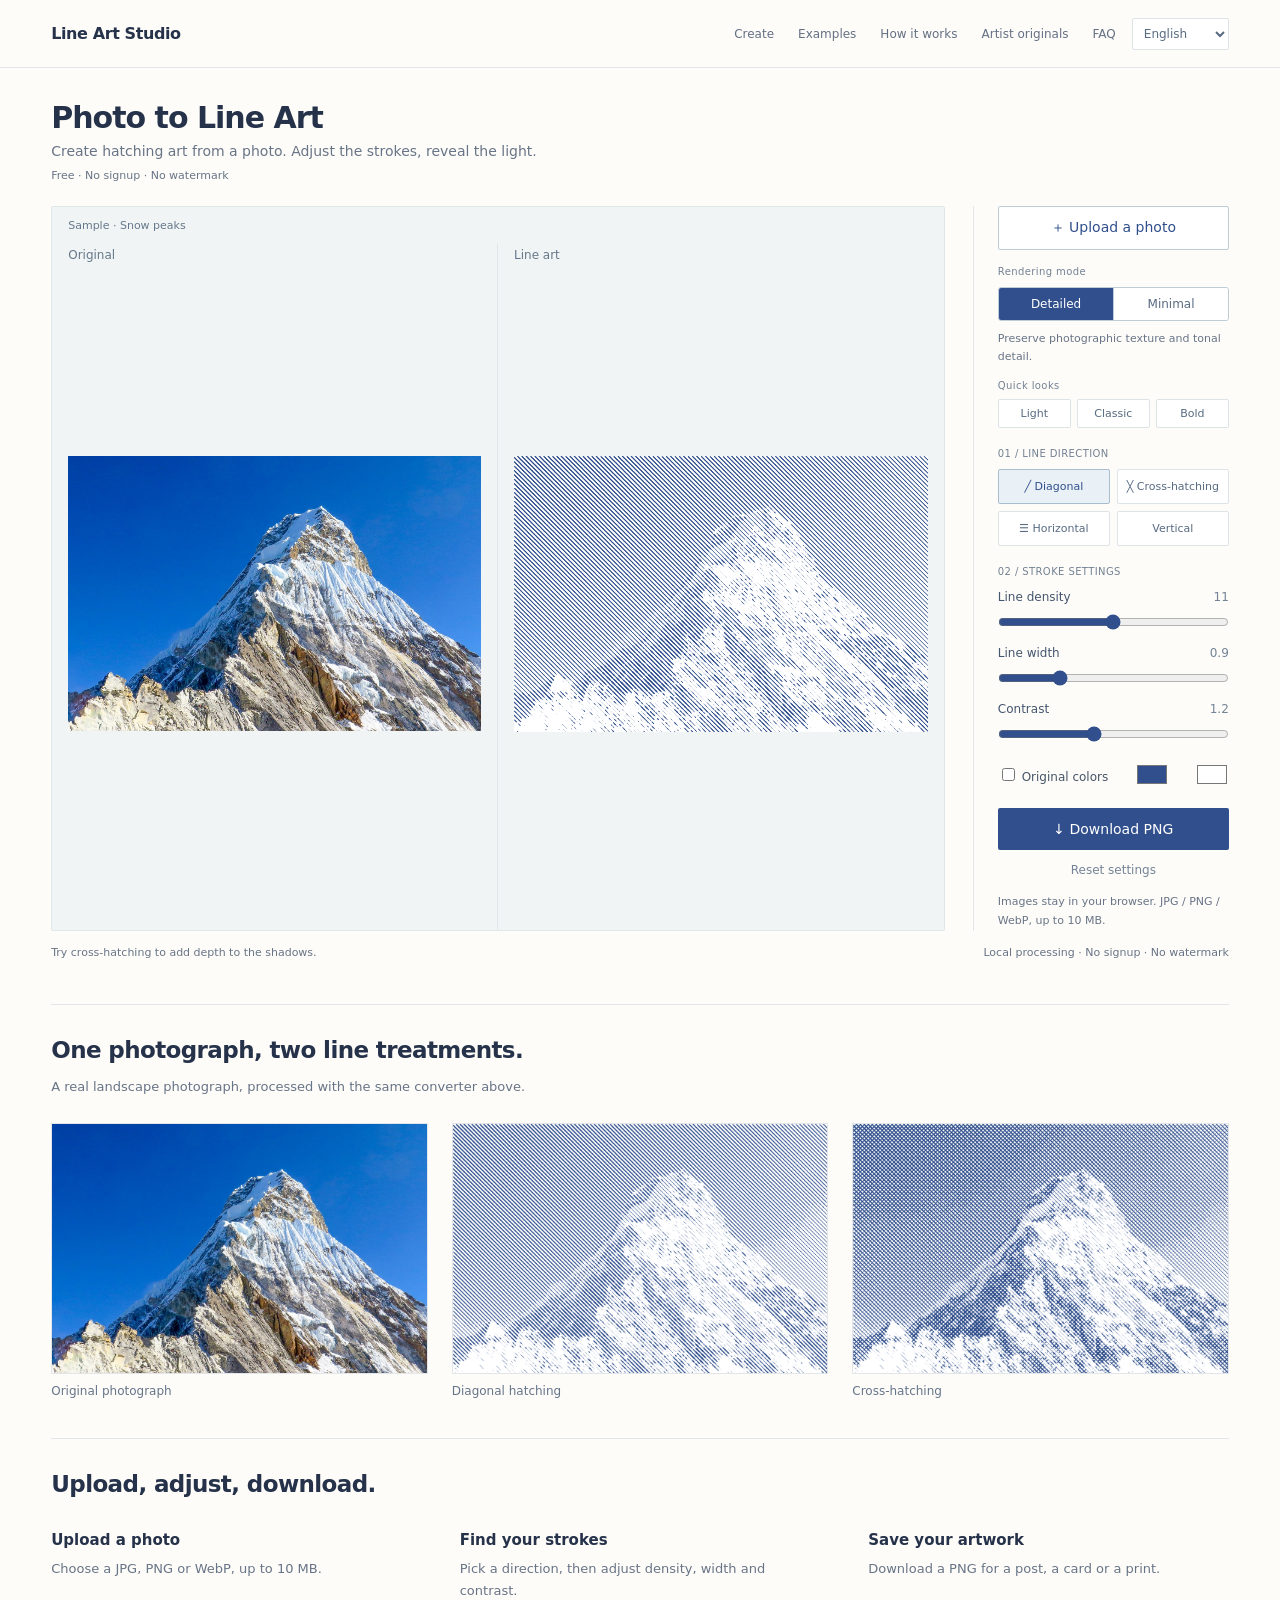
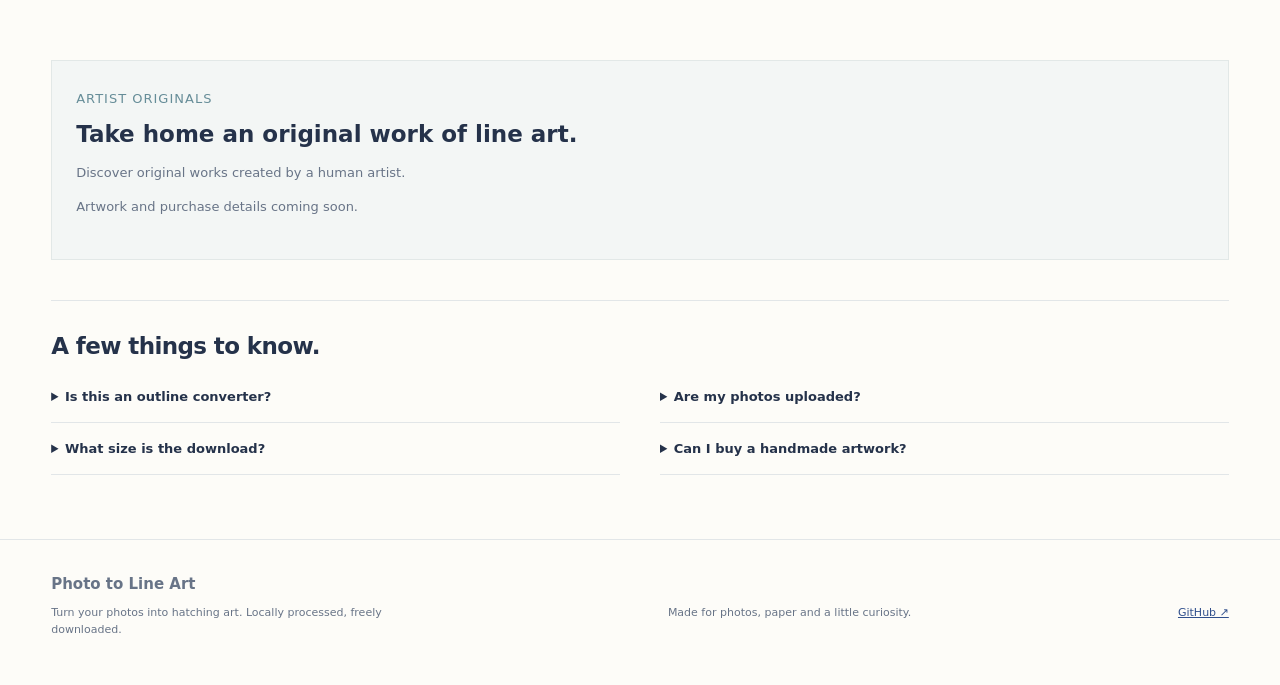
==== commit d501434a: "Rebuild illustrative hatching with sky mask, edge-aware abstraction and regional strokes" ====
--- a/index.html
+++ b/index.html
@@ -1 +1 @@
-<!doctype html><html lang="en"><head><meta charset="utf-8"><meta name="viewport" content="width=device-width,initial-scale=1"><title>Photo to Line Art — Free Online Hatching Tool</title><meta name="description" content="Turn photos into hatching line art for free. Local processing and watermark-free PNG downloads."><link rel="icon" href="favicon.svg" type="image/svg+xml"><link rel="stylesheet" href="styles.css"></head><body><header><div class="brand"><span data-i18n="brand">Line Art Studio</span></div><nav aria-label="Main"><a href="#create"><span data-i18n="navTool">Create</span></a><a href="#examples"><span data-i18n="navExamples">Examples</span></a><a href="#how"><span data-i18n="navHow">How it works</span></a><a href="#artist"><span data-i18n="navArtist">Artist originals</span></a><a href="#faq"><span data-i18n="navFaq">FAQ</span></a></nav><select id="language" aria-label="Language"><option value="en">English</option><option value="zh-CN">简体中文</option><option value="ja">日本語</option><option value="es">Español</option><option value="pt">Português</option><option value="ko">한국어</option></select></header><main id="create"><h1><span data-i18n="title">Photo to Line Art</span></h1><p class="intro"><span data-i18n="intro">Create hatching art from a photo. Adjust the strokes, reveal the light.</span></p><p class="promise"><span data-i18n="promise">Free · No signup · No watermark</span></p><div class="layout"><section class="stage" id="drop"><div class="toolbar"><span id="imageName">Sample · Snow peaks</span></div><div class="compare-grid"><div class="compare-pane"><div class="pane-label"><span data-i18n="original">Original</span></div><div class="paper"><canvas id="originalArt" aria-label="Original image"></canvas></div></div><div class="compare-pane"><div class="pane-label"><span data-i18n="result">Line art</span></div><div class="paper"><canvas id="art" aria-label="Generated line art"></canvas></div></div></div><button id="compare" hidden></button></section><aside class="panel"><label class="upload" for="file"><span data-i18n="upload">＋ Upload a photo</span></label><input type="file" accept="image/jpeg,image/png,image/webp" id="file" hidden><div class="mode-block"><div class="section" data-i18n="modeLabel">Rendering mode</div><div id="modes" class="mode-switch" role="group" aria-label="Rendering mode"><button data-mode="detail" aria-pressed="true" class="active" data-i18n="modeDetail">Detailed</button><button data-mode="minimal" aria-pressed="false" data-i18n="modeMinimal">Minimal</button></div><p class="mode-note" id="modeNote" data-i18n="modeDetailNote">Preserve photographic texture and tonal detail.</p></div><div class="preset-row"><div class="section" data-i18n="presets">Quick looks</div><div class="presets"><button data-preset="soft" data-i18n="soft">Light</button><button data-preset="classic" data-i18n="classic">Classic</button><button data-preset="bold" data-i18n="bold">Bold</button></div></div><div class="section"><span data-i18n="direction">01 / LINE DIRECTION</span></div><div class="styles" id="styles"><button data-style="diagonal" class="active"><span data-i18n="diagonal">╱ Diagonal</span></button><button data-style="cross"><span data-i18n="cross">╳ Cross-hatching</span></button><button data-style="horizontal"><span data-i18n="horizontal">☰ Horizontal</span></button><button data-style="vertical"><span data-i18n="vertical">Vertical</span></button></div><div class="section"><span data-i18n="brush">02 / STROKE SETTINGS</span></div><label class="control"><span><span data-i18n="density">Line density</span> <output id="densityOut"></output></span><input type="range" id="density" min="2" max="20" value="11"></label><label class="control"><span><span data-i18n="width">Line width</span> <output id="widthOut"></output></span><input type="range" id="width" min="0.4" max="2.4" step="0.1" value="0.9"></label><label class="control"><span><span data-i18n="contrast">Contrast</span> <output id="contrastOut"></output></span><input type="range" id="contrast" min="0.5" max="2.2" step="0.1" value="1.2"></label><div class="colors"><label><input type="checkbox" id="colored"> <span data-i18n="colored">Original colors</span></label><input type="color" id="ink" value="#304f8c" aria-label="线条颜色"><input type="color" id="bg" value="#ffffff" aria-label="背景颜色"></div><button class="download" id="download"><span data-i18n="download">↓ Download PNG</span></button><button class="reset" id="reset"><span data-i18n="reset">Reset settings</span></button><div class="hint"><span data-i18n="hint">Images stay in your browser. JPG / PNG / WebP, up to 10 MB.</span></div></aside></div><div class="bottom"><span id="status" role="status"><span data-i18n="initial">Try cross-hatching to add depth to the shadows.</span></span><span><span data-i18n="privacy">Local processing · No signup · No watermark</span></span></div><section id="examples" class="site-section"><div class="section-heading"><h2><span data-i18n="examplesTitle">One photograph, two line treatments.</span></h2><p><span data-i18n="examplesDesc">A real landscape photograph, processed with the same converter above.</span></p></div><div class="example-grid"><figure><canvas id="exOriginal"></canvas><figcaption><span data-i18n="originalLabel">Original photograph</span></figcaption></figure><figure><canvas id="exDiagonal"></canvas><figcaption><span data-i18n="diagonalLabel">Diagonal hatching</span></figcaption></figure><figure><canvas id="exCross"></canvas><figcaption><span data-i18n="crossLabel">Cross-hatching</span></figcaption></figure></div></section><section id="how" class="site-section"><h2><span data-i18n="howTitle">Upload, adjust, download.</span></h2><div class="steps"><article><b class="step-number">01</b><h3><span data-i18n="step1">Upload a photo</span></h3><p><span data-i18n="step1Desc">Choose a JPG, PNG or WebP, up to 10 MB.</span></p></article><article><b class="step-number">02</b><h3><span data-i18n="step2">Find your strokes</span></h3><p><span data-i18n="step2Desc">Pick a direction, then adjust density, width and contrast.</span></p></article><article><b class="step-number">03</b><h3><span data-i18n="step3">Save your artwork</span></h3><p><span data-i18n="step3Desc">Download a PNG for a post, a card or a print.</span></p></article></div></section><section id="artist" class="artist-card" aria-labelledby="artistTitle"><div class="artist-copy"><p class="artist-eyebrow" data-i18n="artistLabel">ARTIST ORIGINALS</p><h2 id="artistTitle" data-i18n="artistTitle">Take home an original work of line art.</h2><p data-i18n="artistDescription">Discover original works created by a human artist.</p><p id="artistCredit" hidden></p><p id="artistPending" class="artist-pending" data-i18n="artistPending">Artwork and purchase details coming soon.</p><a id="artistShop" class="artist-link" target="_blank" rel="noopener noreferrer" hidden data-i18n="artistBrowse">Browse artworks →</a></div><div id="artistGallery" class="artist-gallery" hidden></div></section><section id="faq" class="site-section"><h2><span data-i18n="faqTitle">A few things to know.</span></h2><div class="faq-list"><details><summary><span data-i18n="faq1">Is this an outline converter?</span></summary><p><span data-i18n="faq1A">This tool creates hatching: parallel or crossed strokes describe light and shadow. It does not trace outlines.</span></p></details><details><summary><span data-i18n="faq2">Are my photos uploaded?</span></summary><p><span data-i18n="faq2A">No. Image processing happens in your browser. Your photos are not sent to a server.</span></p></details><details><summary><span data-i18n="faq3">What size is the download?</span></summary><p><span data-i18n="faq3A">PNG downloads have a longest side up to 2000 pixels. Smaller originals are not enlarged.</span></p></details><details><summary><span data-i18n="faq4">Can I buy a handmade artwork?</span></summary><p><span data-i18n="faq4A">Our artist section is separate from the converter. Purchase links will appear when the artist’s shop is available.</span></p></details></div></section></main><footer><div><strong>Photo to Line Art</strong><p><span data-i18n="about">Turn your photos into hatching art. Locally processed, freely downloaded.</span></p></div><p><span data-i18n="footer">Made for photos, paper and a little curiosity.</span></p><a href="https://github.com/COLDDCC/photo-to-line-art" target="_blank" rel="noopener noreferrer">GitHub ↗</a></footer><script src="i18n.js" defer></script><script src="app.js" defer></script><script src="artist.js" defer></script></body></html>
+<!doctype html><html lang="en"><head><meta charset="utf-8"><meta name="viewport" content="width=device-width,initial-scale=1"><title>Photo to Line Art — Free Online Hatching Tool</title><meta name="description" content="Turn photos into hatching line art for free. Local processing and watermark-free PNG downloads."><link rel="icon" href="favicon.svg" type="image/svg+xml"><link rel="stylesheet" href="styles.css"></head><body><header><div class="brand"><span data-i18n="brand">Line Art Studio</span></div><nav aria-label="Main"><a href="#create"><span data-i18n="navTool">Create</span></a><a href="#examples"><span data-i18n="navExamples">Examples</span></a><a href="#how"><span data-i18n="navHow">How it works</span></a><a href="#artist"><span data-i18n="navArtist">Artist originals</span></a><a href="#faq"><span data-i18n="navFaq">FAQ</span></a></nav><select id="language" aria-label="Language"><option value="en">English</option><option value="zh-CN">简体中文</option><option value="ja">日本語</option><option value="es">Español</option><option value="pt">Português</option><option value="ko">한국어</option></select></header><main id="create"><h1><span data-i18n="title">Photo to Line Art</span></h1><p class="intro"><span data-i18n="intro">Create hatching art from a photo. Adjust the strokes, reveal the light.</span></p><p class="promise"><span data-i18n="promise">Free · No signup · No watermark</span></p><div class="layout"><section class="stage" id="drop"><div class="toolbar"><span id="imageName">Sample · Snow peaks</span></div><div class="compare-grid"><div class="compare-pane"><div class="pane-label"><span data-i18n="original">Original</span></div><div class="paper"><canvas id="originalArt" aria-label="Original image"></canvas></div></div><div class="compare-pane"><div class="pane-label"><span data-i18n="result">Line art</span></div><div class="paper"><canvas id="art" aria-label="Generated line art"></canvas></div></div></div><button id="compare" hidden></button></section><aside class="panel"><label class="upload" for="file"><span data-i18n="upload">＋ Upload a photo</span></label><input type="file" accept="image/jpeg,image/png,image/webp" id="file" hidden><div class="mode-block"><div class="section" data-i18n="modeLabel">Rendering mode</div><div id="modes" class="mode-switch" role="group" aria-label="Rendering mode"><button data-mode="detail" aria-pressed="true" class="active" data-i18n="modeDetail">Detailed</button><button data-mode="minimal" aria-pressed="false" data-i18n="modeMinimal">Illustrative hatching</button></div><p class="mode-note" id="modeNote" data-i18n="modeDetailNote">Preserve photographic texture and tonal detail.</p></div><div class="preset-row"><div class="section" data-i18n="presets">Quick looks</div><div class="presets"><button data-preset="soft" data-i18n="soft">Light</button><button data-preset="classic" data-i18n="classic">Classic</button><button data-preset="bold" data-i18n="bold">Bold</button></div></div><div class="section"><span data-i18n="direction">01 / LINE DIRECTION</span></div><div class="styles" id="styles"><button data-style="diagonal" class="active"><span data-i18n="diagonal">╱ Diagonal</span></button><button data-style="cross"><span data-i18n="cross">╳ Cross-hatching</span></button><button data-style="horizontal"><span data-i18n="horizontal">☰ Horizontal</span></button><button data-style="vertical"><span data-i18n="vertical">Vertical</span></button></div><div class="section"><span data-i18n="brush">02 / STROKE SETTINGS</span></div><label class="control"><span><span data-i18n="density">Line density</span> <output id="densityOut"></output></span><input type="range" id="density" min="2" max="20" value="11"></label><label class="control"><span><span data-i18n="width">Line width</span> <output id="widthOut"></output></span><input type="range" id="width" min="0.4" max="2.4" step="0.1" value="0.9"></label><label class="control"><span><span data-i18n="contrast">Contrast</span> <output id="contrastOut"></output></span><input type="range" id="contrast" min="0.5" max="2.2" step="0.1" value="1.2"></label><div class="colors"><label><input type="checkbox" id="colored"> <span data-i18n="colored">Original colors</span></label><input type="color" id="ink" value="#304f8c" aria-label="线条颜色"><input type="color" id="bg" value="#ffffff" aria-label="背景颜色"></div><button class="download" id="download"><span data-i18n="download">↓ Download PNG</span></button><button class="reset" id="reset"><span data-i18n="reset">Reset settings</span></button><div class="hint"><span data-i18n="hint">Images stay in your browser. JPG / PNG / WebP, up to 10 MB.</span></div></aside></div><div class="bottom"><span id="status" role="status"><span data-i18n="initial">Try cross-hatching to add depth to the shadows.</span></span><span><span data-i18n="privacy">Local processing · No signup · No watermark</span></span></div><section id="examples" class="site-section"><div class="section-heading"><h2><span data-i18n="examplesTitle">One photograph, two line treatments.</span></h2><p><span data-i18n="examplesDesc">A real landscape photograph, processed with the same converter above.</span></p></div><div class="example-grid"><figure><canvas id="exOriginal"></canvas><figcaption><span data-i18n="originalLabel">Original photograph</span></figcaption></figure><figure><canvas id="exDiagonal"></canvas><figcaption><span data-i18n="diagonalLabel">Diagonal hatching</span></figcaption></figure><figure><canvas id="exCross"></canvas><figcaption><span data-i18n="crossLabel">Cross-hatching</span></figcaption></figure></div></section><section id="how" class="site-section"><h2><span data-i18n="howTitle">Upload, adjust, download.</span></h2><div class="steps"><article><b class="step-number">01</b><h3><span data-i18n="step1">Upload a photo</span></h3><p><span data-i18n="step1Desc">Choose a JPG, PNG or WebP, up to 10 MB.</span></p></article><article><b class="step-number">02</b><h3><span data-i18n="step2">Find your strokes</span></h3><p><span data-i18n="step2Desc">Pick a direction, then adjust density, width and contrast.</span></p></article><article><b class="step-number">03</b><h3><span data-i18n="step3">Save your artwork</span></h3><p><span data-i18n="step3Desc">Download a PNG for a post, a card or a print.</span></p></article></div></section><section id="artist" class="artist-card" aria-labelledby="artistTitle"><div class="artist-copy"><p class="artist-eyebrow" data-i18n="artistLabel">ARTIST ORIGINALS</p><h2 id="artistTitle" data-i18n="artistTitle">Take home an original work of line art.</h2><p data-i18n="artistDescription">Discover original works created by a human artist.</p><p id="artistCredit" hidden></p><p id="artistPending" class="artist-pending" data-i18n="artistPending">Artwork and purchase details coming soon.</p><a id="artistShop" class="artist-link" target="_blank" rel="noopener noreferrer" hidden data-i18n="artistBrowse">Browse artworks →</a></div><div id="artistGallery" class="artist-gallery" hidden></div></section><section id="faq" class="site-section"><h2><span data-i18n="faqTitle">A few things to know.</span></h2><div class="faq-list"><details><summary><span data-i18n="faq1">Is this an outline converter?</span></summary><p><span data-i18n="faq1A">This tool creates hatching: parallel or crossed strokes describe light and shadow. It does not trace outlines.</span></p></details><details><summary><span data-i18n="faq2">Are my photos uploaded?</span></summary><p><span data-i18n="faq2A">No. Image processing happens in your browser. Your photos are not sent to a server.</span></p></details><details><summary><span data-i18n="faq3">What size is the download?</span></summary><p><span data-i18n="faq3A">PNG downloads have a longest side up to 2000 pixels. Smaller originals are not enlarged.</span></p></details><details><summary><span data-i18n="faq4">Can I buy a handmade artwork?</span></summary><p><span data-i18n="faq4A">Our artist section is separate from the converter. Purchase links will appear when the artist’s shop is available.</span></p></details></div></section></main><footer><div><strong>Photo to Line Art</strong><p><span data-i18n="about">Turn your photos into hatching art. Locally processed, freely downloaded.</span></p></div><p><span data-i18n="footer">Made for photos, paper and a little curiosity.</span></p><a href="https://github.com/COLDDCC/photo-to-line-art" target="_blank" rel="noopener noreferrer">GitHub ↗</a></footer><script src="i18n.js" defer></script><script src="app.js" defer></script><script src="artist.js" defer></script></body></html>
--- a/styles.css
+++ b/styles.css
@@ -15,3 +15,5 @@
 
 /* Bright ivory, blue ink, a restrained hint of glacier teal. */
 :root{--paper:#fdfcf8;--ink:#25324a;--green:#304f8c;--red:#7f9caa;--border:#e2e6e8}body,header{background:#fdfcf8}h1,.brand{color:#25324a}nav a{color:#657084}nav a:hover{color:#304f8c}.intro,.promise,.hint,.bottom{color:#687487}.stage{background:#f0f4f4;border-color:#dfe7e8}.toolbar,.pane-label{color:#65788b}.compare-pane:first-child{border-color:#dfe7e8}.panel{border-color:#e2e6e8}.upload{background:#fff;color:#304f8c;border-color:#bdccd6}.upload:hover{background:#f2f7f9}.section{color:#738193}.presets button,.styles button{background:#fff;border-color:#dce4e8;color:#586b82}.styles button.active{background:#eaf1f6;border-color:#a9bdcf;color:#304f8c}.control{color:#44566d}.control output,.reset{color:#748397}input[type=range]{accent-color:#304f8c}.download,.artist-link{background:#304f8c;color:#fff}.download:hover,.artist-link:hover{background:#263f70}.example-grid canvas{background:#fff;border-color:#e2e6e8}.example-grid figcaption{color:#65758a}.site-section,.artist-card,.faq-list details,footer{border-color:#e2e6e8}.artist-card{background:#f3f6f5;padding:28px 24px;border:1px solid #e2e8e7}.artist-eyebrow{color:#668d98!important}.section-heading p,.steps p,.faq-list p,.artist-card p{color:#687487}#language{background:#fff;border-color:#dce4e8;color:#586b82}footer,footer strong{color:#687487}footer a{color:#304f8c}
+
+.mode-block .section{margin-top:16px}.mode-switch{display:grid;grid-template-columns:1fr 1fr;border:1px solid #bdccd6;border-radius:3px;overflow:hidden}.mode-switch button{padding:9px 4px;background:#fff;color:#586b82;border:0;font-size:12px}.mode-switch button+button{border-left:1px solid #bdccd6}.mode-switch button.active{background:#304f8c;color:#fff}.mode-note{font-size:11px;line-height:1.6;color:#687487;margin:9px 0 0}
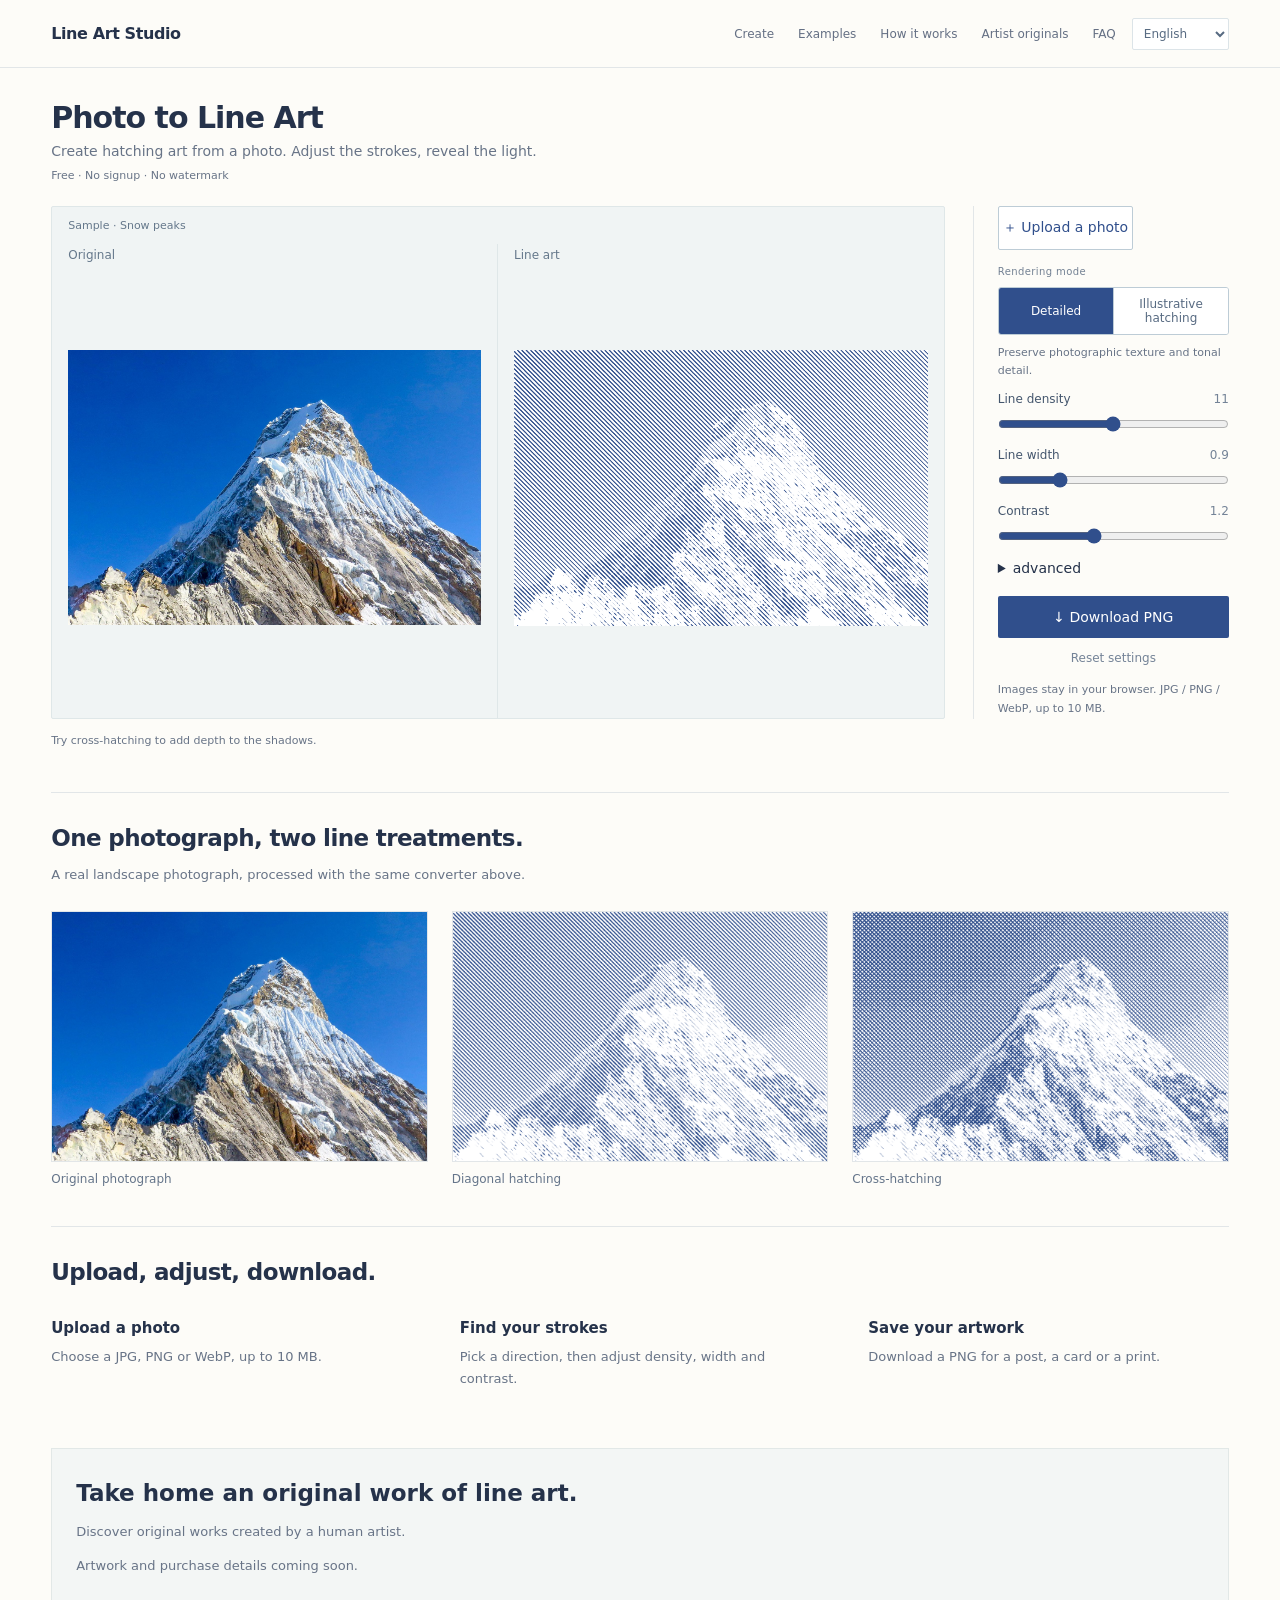
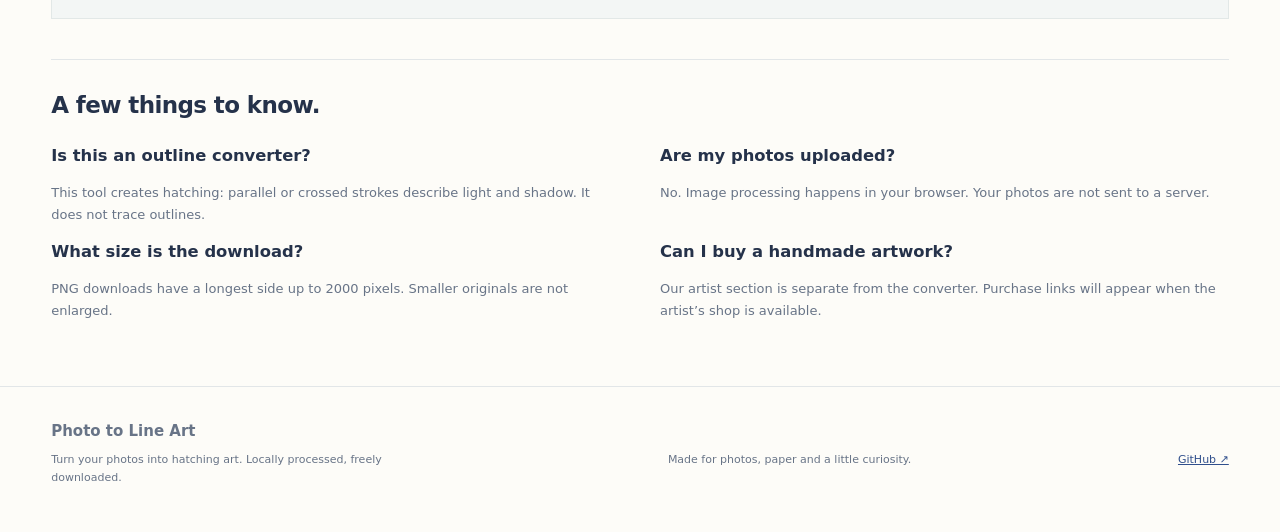
==== commit 9f4cb21f: "Apply TasteSkill paper-proof design and streamline the editor" ====
--- a/index.html
+++ b/index.html
@@ -1 +1,2 @@
-<!doctype html><html lang="en"><head><meta charset="utf-8"><meta name="viewport" content="width=device-width,initial-scale=1"><title>Photo to Line Art — Free Online Hatching Tool</title><meta name="description" content="Turn photos into hatching line art for free. Local processing and watermark-free PNG downloads."><link rel="icon" href="favicon.svg" type="image/svg+xml"><link rel="stylesheet" href="styles.css"></head><body><header><div class="brand"><span data-i18n="brand">Line Art Studio</span></div><nav aria-label="Main"><a href="#create"><span data-i18n="navTool">Create</span></a><a href="#examples"><span data-i18n="navExamples">Examples</span></a><a href="#how"><span data-i18n="navHow">How it works</span></a><a href="#artist"><span data-i18n="navArtist">Artist originals</span></a><a href="#faq"><span data-i18n="navFaq">FAQ</span></a></nav><select id="language" aria-label="Language"><option value="en">English</option><option value="zh-CN">简体中文</option><option value="ja">日本語</option><option value="es">Español</option><option value="pt">Português</option><option value="ko">한국어</option></select></header><main id="create"><h1><span data-i18n="title">Photo to Line Art</span></h1><p class="intro"><span data-i18n="intro">Create hatching art from a photo. Adjust the strokes, reveal the light.</span></p><p class="promise"><span data-i18n="promise">Free · No signup · No watermark</span></p><div class="layout"><section class="stage" id="drop"><div class="toolbar"><span id="imageName">Sample · Snow peaks</span></div><div class="compare-grid"><div class="compare-pane"><div class="pane-label"><span data-i18n="original">Original</span></div><div class="paper"><canvas id="originalArt" aria-label="Original image"></canvas></div></div><div class="compare-pane"><div class="pane-label"><span data-i18n="result">Line art</span></div><div class="paper"><canvas id="art" aria-label="Generated line art"></canvas></div></div></div><button id="compare" hidden></button></section><aside class="panel"><label class="upload" for="file"><span data-i18n="upload">＋ Upload a photo</span></label><input type="file" accept="image/jpeg,image/png,image/webp" id="file" hidden><div class="mode-block"><div class="section" data-i18n="modeLabel">Rendering mode</div><div id="modes" class="mode-switch" role="group" aria-label="Rendering mode"><button data-mode="detail" aria-pressed="true" class="active" data-i18n="modeDetail">Detailed</button><button data-mode="minimal" aria-pressed="false" data-i18n="modeMinimal">Illustrative hatching</button></div><p class="mode-note" id="modeNote" data-i18n="modeDetailNote">Preserve photographic texture and tonal detail.</p></div><div class="preset-row"><div class="section" data-i18n="presets">Quick looks</div><div class="presets"><button data-preset="soft" data-i18n="soft">Light</button><button data-preset="classic" data-i18n="classic">Classic</button><button data-preset="bold" data-i18n="bold">Bold</button></div></div><div class="section"><span data-i18n="direction">01 / LINE DIRECTION</span></div><div class="styles" id="styles"><button data-style="diagonal" class="active"><span data-i18n="diagonal">╱ Diagonal</span></button><button data-style="cross"><span data-i18n="cross">╳ Cross-hatching</span></button><button data-style="horizontal"><span data-i18n="horizontal">☰ Horizontal</span></button><button data-style="vertical"><span data-i18n="vertical">Vertical</span></button></div><div class="section"><span data-i18n="brush">02 / STROKE SETTINGS</span></div><label class="control"><span><span data-i18n="density">Line density</span> <output id="densityOut"></output></span><input type="range" id="density" min="2" max="20" value="11"></label><label class="control"><span><span data-i18n="width">Line width</span> <output id="widthOut"></output></span><input type="range" id="width" min="0.4" max="2.4" step="0.1" value="0.9"></label><label class="control"><span><span data-i18n="contrast">Contrast</span> <output id="contrastOut"></output></span><input type="range" id="contrast" min="0.5" max="2.2" step="0.1" value="1.2"></label><div class="colors"><label><input type="checkbox" id="colored"> <span data-i18n="colored">Original colors</span></label><input type="color" id="ink" value="#304f8c" aria-label="线条颜色"><input type="color" id="bg" value="#ffffff" aria-label="背景颜色"></div><button class="download" id="download"><span data-i18n="download">↓ Download PNG</span></button><button class="reset" id="reset"><span data-i18n="reset">Reset settings</span></button><div class="hint"><span data-i18n="hint">Images stay in your browser. JPG / PNG / WebP, up to 10 MB.</span></div></aside></div><div class="bottom"><span id="status" role="status"><span data-i18n="initial">Try cross-hatching to add depth to the shadows.</span></span><span><span data-i18n="privacy">Local processing · No signup · No watermark</span></span></div><section id="examples" class="site-section"><div class="section-heading"><h2><span data-i18n="examplesTitle">One photograph, two line treatments.</span></h2><p><span data-i18n="examplesDesc">A real landscape photograph, processed with the same converter above.</span></p></div><div class="example-grid"><figure><canvas id="exOriginal"></canvas><figcaption><span data-i18n="originalLabel">Original photograph</span></figcaption></figure><figure><canvas id="exDiagonal"></canvas><figcaption><span data-i18n="diagonalLabel">Diagonal hatching</span></figcaption></figure><figure><canvas id="exCross"></canvas><figcaption><span data-i18n="crossLabel">Cross-hatching</span></figcaption></figure></div></section><section id="how" class="site-section"><h2><span data-i18n="howTitle">Upload, adjust, download.</span></h2><div class="steps"><article><b class="step-number">01</b><h3><span data-i18n="step1">Upload a photo</span></h3><p><span data-i18n="step1Desc">Choose a JPG, PNG or WebP, up to 10 MB.</span></p></article><article><b class="step-number">02</b><h3><span data-i18n="step2">Find your strokes</span></h3><p><span data-i18n="step2Desc">Pick a direction, then adjust density, width and contrast.</span></p></article><article><b class="step-number">03</b><h3><span data-i18n="step3">Save your artwork</span></h3><p><span data-i18n="step3Desc">Download a PNG for a post, a card or a print.</span></p></article></div></section><section id="artist" class="artist-card" aria-labelledby="artistTitle"><div class="artist-copy"><p class="artist-eyebrow" data-i18n="artistLabel">ARTIST ORIGINALS</p><h2 id="artistTitle" data-i18n="artistTitle">Take home an original work of line art.</h2><p data-i18n="artistDescription">Discover original works created by a human artist.</p><p id="artistCredit" hidden></p><p id="artistPending" class="artist-pending" data-i18n="artistPending">Artwork and purchase details coming soon.</p><a id="artistShop" class="artist-link" target="_blank" rel="noopener noreferrer" hidden data-i18n="artistBrowse">Browse artworks →</a></div><div id="artistGallery" class="artist-gallery" hidden></div></section><section id="faq" class="site-section"><h2><span data-i18n="faqTitle">A few things to know.</span></h2><div class="faq-list"><details><summary><span data-i18n="faq1">Is this an outline converter?</span></summary><p><span data-i18n="faq1A">This tool creates hatching: parallel or crossed strokes describe light and shadow. It does not trace outlines.</span></p></details><details><summary><span data-i18n="faq2">Are my photos uploaded?</span></summary><p><span data-i18n="faq2A">No. Image processing happens in your browser. Your photos are not sent to a server.</span></p></details><details><summary><span data-i18n="faq3">What size is the download?</span></summary><p><span data-i18n="faq3A">PNG downloads have a longest side up to 2000 pixels. Smaller originals are not enlarged.</span></p></details><details><summary><span data-i18n="faq4">Can I buy a handmade artwork?</span></summary><p><span data-i18n="faq4A">Our artist section is separate from the converter. Purchase links will appear when the artist’s shop is available.</span></p></details></div></section></main><footer><div><strong>Photo to Line Art</strong><p><span data-i18n="about">Turn your photos into hatching art. Locally processed, freely downloaded.</span></p></div><p><span data-i18n="footer">Made for photos, paper and a little curiosity.</span></p><a href="https://github.com/COLDDCC/photo-to-line-art" target="_blank" rel="noopener noreferrer">GitHub ↗</a></footer><script src="i18n.js" defer></script><script src="app.js" defer></script><script src="artist.js" defer></script></body></html>
+<!DOCTYPE html>
+<html lang="en"><head><meta charset="utf-8"/><meta content="width=device-width,initial-scale=1" name="viewport"/><title>Photo to Line Art — Free Online Hatching Tool</title><meta content="Turn photos into hatching line art for free. Local processing and watermark-free PNG downloads." name="description"/><link href="favicon.svg" rel="icon" type="image/svg+xml"/><link href="styles.css" rel="stylesheet"/></head><body><header><div class="brand"><span data-i18n="brand">Line Art Studio</span></div><nav aria-label="Main"><a href="#create"><span data-i18n="navTool">Create</span></a><a href="#examples"><span data-i18n="navExamples">Examples</span></a><a href="#how"><span data-i18n="navHow">How it works</span></a><a href="#artist"><span data-i18n="navArtist">Artist originals</span></a><a href="#faq"><span data-i18n="navFaq">FAQ</span></a></nav><select aria-label="Language" id="language"><option value="en">English</option><option value="zh-CN">简体中文</option><option value="ja">日本語</option><option value="es">Español</option><option value="pt">Português</option><option value="ko">한국어</option></select></header><main id="create"><div class="hero-copy"><h1><span data-i18n="title">Photo to Line Art</span></h1><p class="intro"><span data-i18n="intro">Make photographic hatching or simplified blue-ink drawings. Your photo stays in your browser.</span></p><p class="promise"><span data-i18n="promise">Free to use. No account or watermark.</span></p></div><div aria-label="Line art editor" class="layout" data-ui=""><section class="stage" id="drop"><div class="toolbar"><span id="imageName">Sample · Snow peaks</span></div><div class="compare-grid"><div class="compare-pane"><div class="pane-label"><span data-i18n="original">Original</span></div><div class="paper"><canvas aria-label="Original image" id="originalArt"></canvas></div></div><div class="compare-pane"><div class="pane-label"><span data-i18n="result">Line art</span></div><div class="paper"><canvas aria-label="Generated line art" id="art"></canvas></div></div></div><button hidden="" id="compare"></button><noscript><img alt="The selected snow-covered mountain against blue sky" height="1000" src="snow-mountain.jpg" width="1500"/><p>Enable JavaScript to upload a photo and generate line art in your browser.</p></noscript></section><aside class="panel"><button class="upload" id="uploadButton" type="button"><span data-i18n="upload">Upload a photo</span></button><input accept="image/jpeg,image/png,image/webp" hidden="" id="file" type="file"/><div class="mode-block"><div class="section" data-i18n="modeLabel">Rendering mode</div><div aria-label="Rendering mode" class="mode-switch" id="modes" role="group"><button aria-pressed="true" class="active" data-i18n="modeDetail" data-mode="detail">Detailed</button><button aria-pressed="false" data-i18n="modeMinimal" data-mode="minimal">Illustrative hatching</button></div><p class="mode-note" data-i18n="modeDetailNote" id="modeNote">Preserve photographic texture and tonal detail.</p></div><label class="control"><span><span data-i18n="density">Line density</span> <output id="densityOut"></output></span><input id="density" max="20" min="2" type="range" value="11"/></label><label class="control"><span><span data-i18n="width">Line width</span> <output id="widthOut"></output></span><input id="width" max="2.4" min="0.4" step="0.1" type="range" value="0.9"/></label><label class="control"><span><span data-i18n="contrast">Contrast</span> <output id="contrastOut"></output></span><input id="contrast" max="2.2" min="0.5" step="0.1" type="range" value="1.2"/></label><details class="advanced"><summary data-i18n="advanced">More settings</summary><div class="preset-row"><div class="section" data-i18n="presets">Quick looks</div><div class="presets"><button data-i18n="soft" data-preset="soft">Light</button><button data-i18n="classic" data-preset="classic">Classic</button><button data-i18n="bold" data-preset="bold">Bold</button></div></div><div class="section"><span data-i18n="direction">Line direction</span></div><div class="styles" id="styles"><button class="active" data-style="diagonal"><span data-i18n="diagonal">Diagonal</span></button><button data-style="cross"><span data-i18n="cross">Cross-hatching</span></button><button data-style="horizontal"><span data-i18n="horizontal">Horizontal</span></button><button data-style="vertical"><span data-i18n="vertical">Vertical</span></button></div><div class="colors"><label><input id="colored" type="checkbox"/> <span data-i18n="colored">Original colors</span></label><input aria-label="线条颜色" id="ink" type="color" value="#304f8c"/><input aria-label="背景颜色" id="bg" type="color" value="#ffffff"/></div></details><button class="download" id="download"><span data-i18n="download">Download PNG</span></button><button class="reset" id="reset"><span data-i18n="reset">Reset settings</span></button><div class="hint"><span data-i18n="hint">JPG, PNG or WebP. Up to 10 MB.</span></div></aside></div><div class="bottom"><span id="status" role="status"><span data-i18n="initial">Try cross-hatching to add depth to the shadows.</span></span></div><section class="site-section" id="examples"><div class="section-heading"><h2><span data-i18n="examplesTitle">Two ways to draw light</span></h2><p><span data-i18n="examplesDesc">The same photograph, rendered with both modes in this tool.</span></p></div><div class="example-grid"><figure><canvas id="exOriginal"></canvas><figcaption><span data-i18n="originalLabel">Original photograph</span></figcaption></figure><figure><canvas id="exDiagonal"></canvas><figcaption><span data-i18n="diagonalLabel">Detailed hatching</span></figcaption></figure><figure><canvas id="exCross"></canvas><figcaption><span data-i18n="crossLabel">Illustrative hatching</span></figcaption></figure></div></section><section class="site-section" id="how"><h2><span data-i18n="howTitle">From photo to paper</span></h2><div class="steps"><article><h3><span data-i18n="step1">Upload a photo</span></h3><p><span data-i18n="step1Desc">Choose a JPG, PNG or WebP, up to 10 MB.</span></p></article><article><h3><span data-i18n="step2">Find your strokes</span></h3><p><span data-i18n="step2Desc">Pick a direction, then adjust density, width and contrast.</span></p></article><article><h3><span data-i18n="step3">Save your artwork</span></h3><p><span data-i18n="step3Desc">Download a PNG for a post, a card or a print.</span></p></article></div></section><section aria-labelledby="artistTitle" class="artist-card" id="artist"><div class="artist-copy"><h2 data-i18n="artistTitle" id="artistTitle">Made by hand</h2><p data-i18n="artistDescription">Discover original line drawings by an independent artist. Handmade works are separate from the images generated above.</p><p hidden="" id="artistCredit"></p><p class="artist-pending" data-i18n="artistPending" id="artistPending">The artist’s collection and purchase details are being prepared.</p><a class="artist-link" data-i18n="artistBrowse" hidden="" id="artistShop" rel="noopener noreferrer" target="_blank">Browse artworks →</a></div><div class="artist-gallery" hidden="" id="artistGallery"></div></section><section class="site-section" id="faq"><h2><span data-i18n="faqTitle">Before you download</span></h2><div class="faq-list"><article><h3><span data-i18n="faq1">Is this an outline converter?</span></h3><p><span data-i18n="faq1A">This tool creates hatching: parallel or crossed strokes describe light and shadow. It does not trace outlines.</span></p></article><article><h3><span data-i18n="faq2">Are my photos uploaded?</span></h3><p><span data-i18n="faq2A">No. Image processing happens in your browser. Your photos are not sent to a server.</span></p></article><article><h3><span data-i18n="faq3">What size is the download?</span></h3><p><span data-i18n="faq3A">PNG downloads have a longest side up to 2000 pixels. Smaller originals are not enlarged.</span></p></article><article><h3><span data-i18n="faq4">Can I buy a handmade artwork?</span></h3><p><span data-i18n="faq4A">Our artist section is separate from the converter. Purchase links will appear when the artist’s shop is available.</span></p></article></div></section></main><footer class="site-footer"><div><strong>Photo to Line Art</strong><p><span data-i18n="about">Turn your photos into hatching art. Locally processed, freely downloaded.</span></p></div><p><span data-i18n="footer">Made for photos, paper and a little curiosity.</span></p><a href="https://github.com/COLDDCC/photo-to-line-art" rel="noopener noreferrer" target="_blank">GitHub ↗</a></footer><script defer="" src="i18n.js"></script><script defer="" src="app.js"></script><script defer="" src="artist.js"></script></body></html>
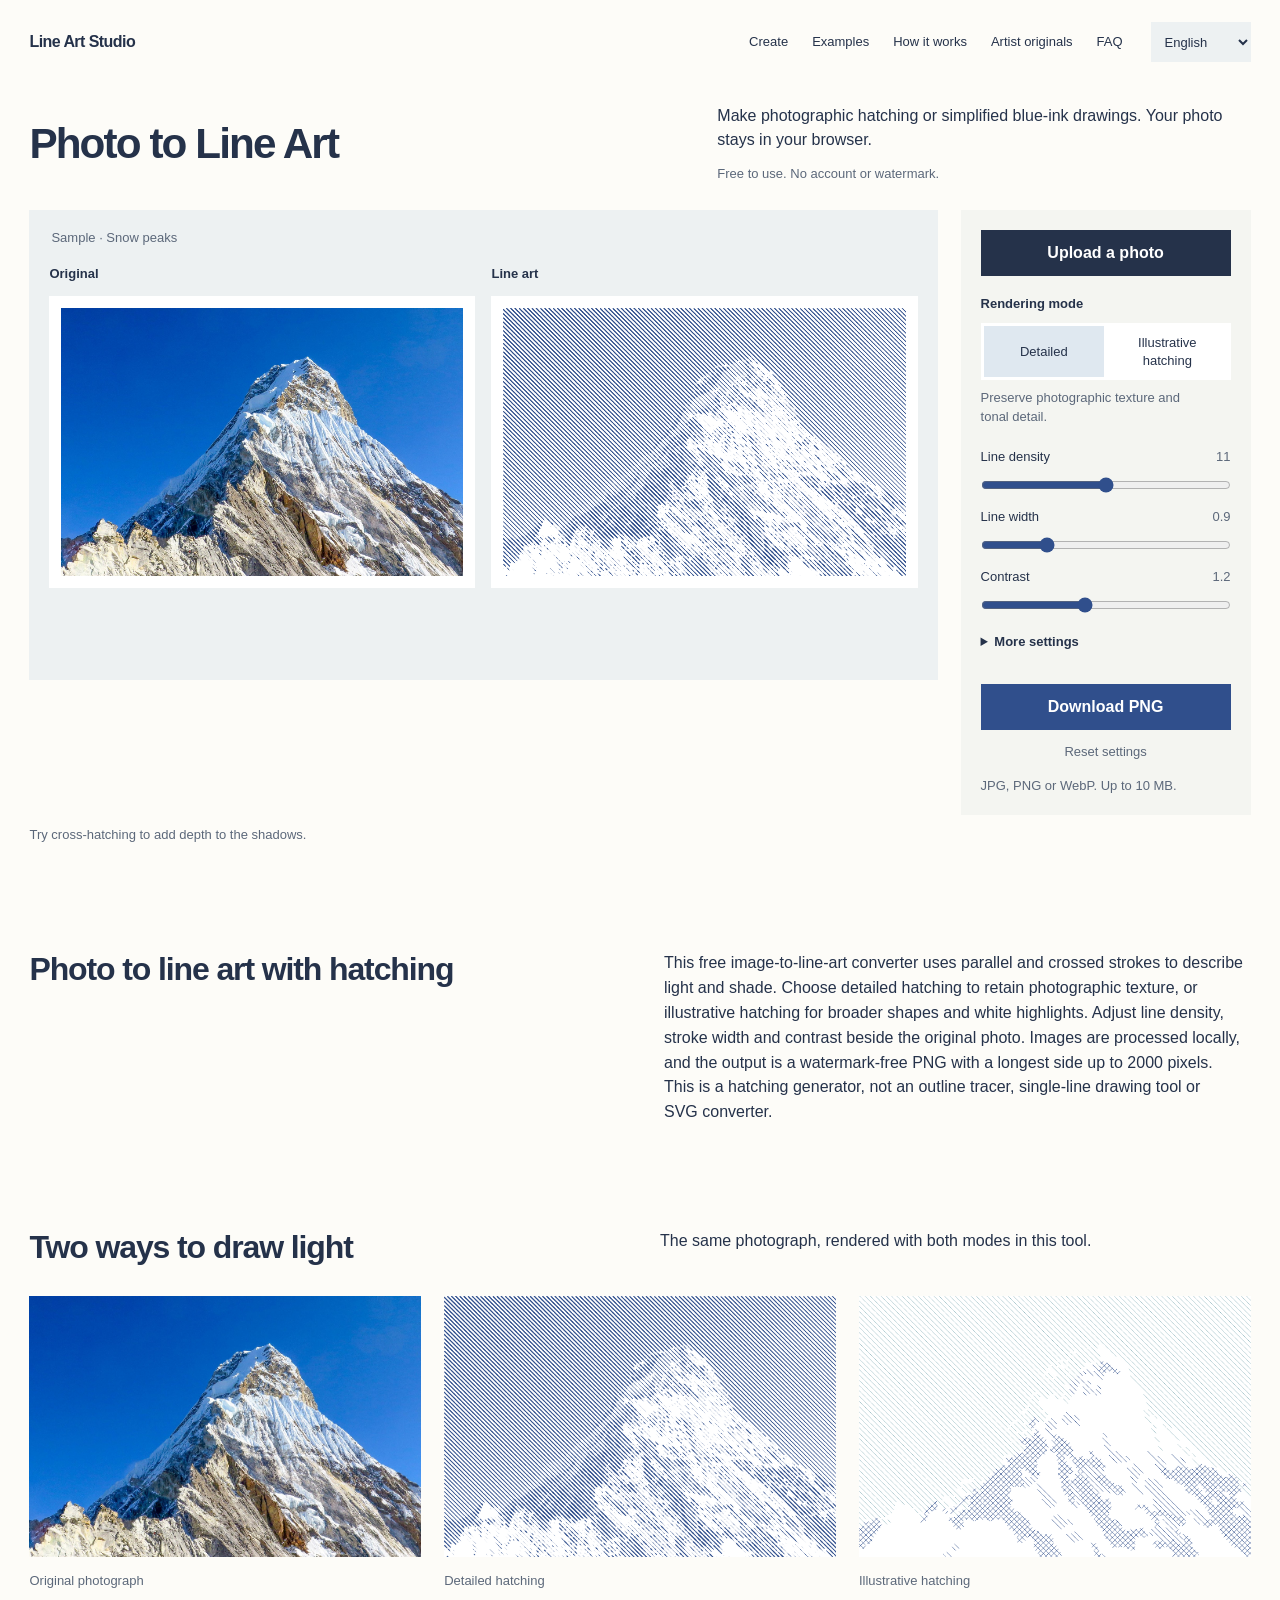
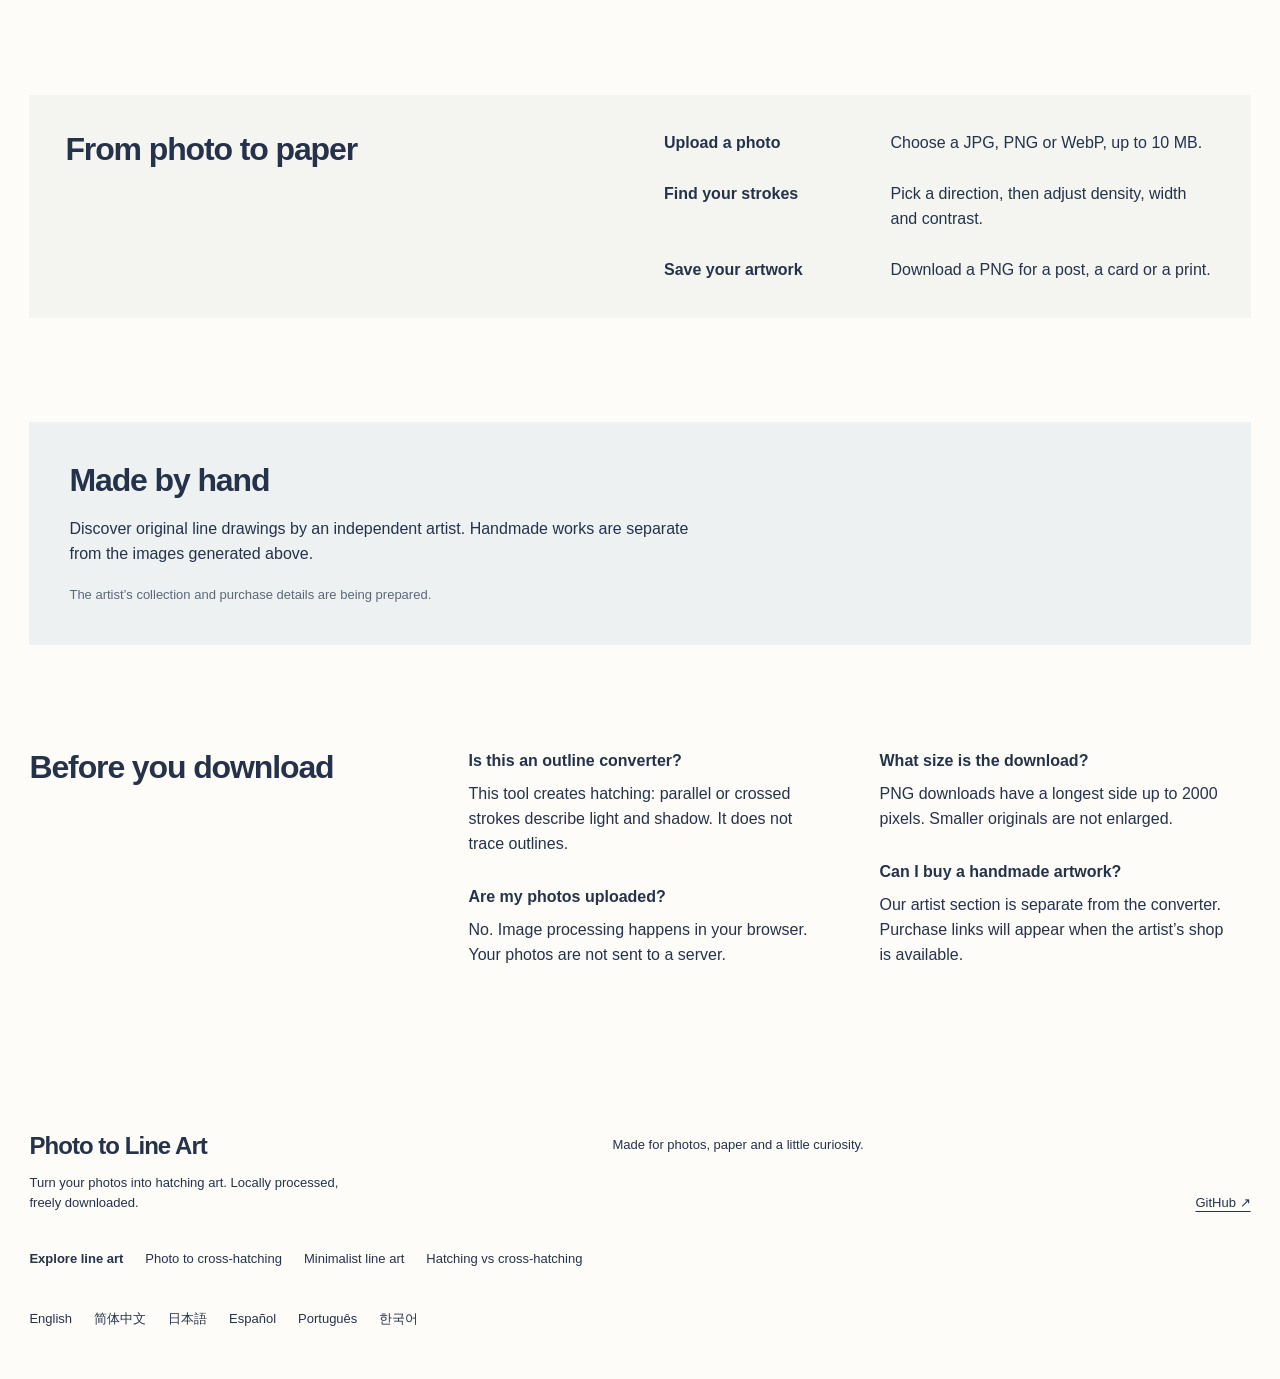
==== commit dec4b611: "Add crawlable language pages, hatching keyword pages and configurable technical SEO" ====
--- a/index.html
+++ b/index.html
@@ -1,2 +1,3 @@
 <!DOCTYPE html>
-<html lang="en"><head><meta charset="utf-8"/><meta content="width=device-width,initial-scale=1" name="viewport"/><title>Photo to Line Art — Free Online Hatching Tool</title><meta content="Turn photos into hatching line art for free. Local processing and watermark-free PNG downloads." name="description"/><link href="favicon.svg" rel="icon" type="image/svg+xml"/><link href="styles.css" rel="stylesheet"/></head><body><header><div class="brand"><span data-i18n="brand">Line Art Studio</span></div><nav aria-label="Main"><a href="#create"><span data-i18n="navTool">Create</span></a><a href="#examples"><span data-i18n="navExamples">Examples</span></a><a href="#how"><span data-i18n="navHow">How it works</span></a><a href="#artist"><span data-i18n="navArtist">Artist originals</span></a><a href="#faq"><span data-i18n="navFaq">FAQ</span></a></nav><select aria-label="Language" id="language"><option value="en">English</option><option value="zh-CN">简体中文</option><option value="ja">日本語</option><option value="es">Español</option><option value="pt">Português</option><option value="ko">한국어</option></select></header><main id="create"><div class="hero-copy"><h1><span data-i18n="title">Photo to Line Art</span></h1><p class="intro"><span data-i18n="intro">Make photographic hatching or simplified blue-ink drawings. Your photo stays in your browser.</span></p><p class="promise"><span data-i18n="promise">Free to use. No account or watermark.</span></p></div><div aria-label="Line art editor" class="layout" data-ui=""><section class="stage" id="drop"><div class="toolbar"><span id="imageName">Sample · Snow peaks</span></div><div class="compare-grid"><div class="compare-pane"><div class="pane-label"><span data-i18n="original">Original</span></div><div class="paper"><canvas aria-label="Original image" id="originalArt"></canvas></div></div><div class="compare-pane"><div class="pane-label"><span data-i18n="result">Line art</span></div><div class="paper"><canvas aria-label="Generated line art" id="art"></canvas></div></div></div><button hidden="" id="compare"></button><noscript><img alt="The selected snow-covered mountain against blue sky" height="1000" src="snow-mountain.jpg" width="1500"/><p>Enable JavaScript to upload a photo and generate line art in your browser.</p></noscript></section><aside class="panel"><button class="upload" id="uploadButton" type="button"><span data-i18n="upload">Upload a photo</span></button><input accept="image/jpeg,image/png,image/webp" hidden="" id="file" type="file"/><div class="mode-block"><div class="section" data-i18n="modeLabel">Rendering mode</div><div aria-label="Rendering mode" class="mode-switch" id="modes" role="group"><button aria-pressed="true" class="active" data-i18n="modeDetail" data-mode="detail">Detailed</button><button aria-pressed="false" data-i18n="modeMinimal" data-mode="minimal">Illustrative hatching</button></div><p class="mode-note" data-i18n="modeDetailNote" id="modeNote">Preserve photographic texture and tonal detail.</p></div><label class="control"><span><span data-i18n="density">Line density</span> <output id="densityOut"></output></span><input id="density" max="20" min="2" type="range" value="11"/></label><label class="control"><span><span data-i18n="width">Line width</span> <output id="widthOut"></output></span><input id="width" max="2.4" min="0.4" step="0.1" type="range" value="0.9"/></label><label class="control"><span><span data-i18n="contrast">Contrast</span> <output id="contrastOut"></output></span><input id="contrast" max="2.2" min="0.5" step="0.1" type="range" value="1.2"/></label><details class="advanced"><summary data-i18n="advanced">More settings</summary><div class="preset-row"><div class="section" data-i18n="presets">Quick looks</div><div class="presets"><button data-i18n="soft" data-preset="soft">Light</button><button data-i18n="classic" data-preset="classic">Classic</button><button data-i18n="bold" data-preset="bold">Bold</button></div></div><div class="section"><span data-i18n="direction">Line direction</span></div><div class="styles" id="styles"><button class="active" data-style="diagonal"><span data-i18n="diagonal">Diagonal</span></button><button data-style="cross"><span data-i18n="cross">Cross-hatching</span></button><button data-style="horizontal"><span data-i18n="horizontal">Horizontal</span></button><button data-style="vertical"><span data-i18n="vertical">Vertical</span></button></div><div class="colors"><label><input id="colored" type="checkbox"/> <span data-i18n="colored">Original colors</span></label><input aria-label="线条颜色" id="ink" type="color" value="#304f8c"/><input aria-label="背景颜色" id="bg" type="color" value="#ffffff"/></div></details><button class="download" id="download"><span data-i18n="download">Download PNG</span></button><button class="reset" id="reset"><span data-i18n="reset">Reset settings</span></button><div class="hint"><span data-i18n="hint">JPG, PNG or WebP. Up to 10 MB.</span></div></aside></div><div class="bottom"><span id="status" role="status"><span data-i18n="initial">Try cross-hatching to add depth to the shadows.</span></span></div><section class="site-section" id="examples"><div class="section-heading"><h2><span data-i18n="examplesTitle">Two ways to draw light</span></h2><p><span data-i18n="examplesDesc">The same photograph, rendered with both modes in this tool.</span></p></div><div class="example-grid"><figure><canvas id="exOriginal"></canvas><figcaption><span data-i18n="originalLabel">Original photograph</span></figcaption></figure><figure><canvas id="exDiagonal"></canvas><figcaption><span data-i18n="diagonalLabel">Detailed hatching</span></figcaption></figure><figure><canvas id="exCross"></canvas><figcaption><span data-i18n="crossLabel">Illustrative hatching</span></figcaption></figure></div></section><section class="site-section" id="how"><h2><span data-i18n="howTitle">From photo to paper</span></h2><div class="steps"><article><h3><span data-i18n="step1">Upload a photo</span></h3><p><span data-i18n="step1Desc">Choose a JPG, PNG or WebP, up to 10 MB.</span></p></article><article><h3><span data-i18n="step2">Find your strokes</span></h3><p><span data-i18n="step2Desc">Pick a direction, then adjust density, width and contrast.</span></p></article><article><h3><span data-i18n="step3">Save your artwork</span></h3><p><span data-i18n="step3Desc">Download a PNG for a post, a card or a print.</span></p></article></div></section><section aria-labelledby="artistTitle" class="artist-card" id="artist"><div class="artist-copy"><h2 data-i18n="artistTitle" id="artistTitle">Made by hand</h2><p data-i18n="artistDescription">Discover original line drawings by an independent artist. Handmade works are separate from the images generated above.</p><p hidden="" id="artistCredit"></p><p class="artist-pending" data-i18n="artistPending" id="artistPending">The artist’s collection and purchase details are being prepared.</p><a class="artist-link" data-i18n="artistBrowse" hidden="" id="artistShop" rel="noopener noreferrer" target="_blank">Browse artworks →</a></div><div class="artist-gallery" hidden="" id="artistGallery"></div></section><section class="site-section" id="faq"><h2><span data-i18n="faqTitle">Before you download</span></h2><div class="faq-list"><article><h3><span data-i18n="faq1">Is this an outline converter?</span></h3><p><span data-i18n="faq1A">This tool creates hatching: parallel or crossed strokes describe light and shadow. It does not trace outlines.</span></p></article><article><h3><span data-i18n="faq2">Are my photos uploaded?</span></h3><p><span data-i18n="faq2A">No. Image processing happens in your browser. Your photos are not sent to a server.</span></p></article><article><h3><span data-i18n="faq3">What size is the download?</span></h3><p><span data-i18n="faq3A">PNG downloads have a longest side up to 2000 pixels. Smaller originals are not enlarged.</span></p></article><article><h3><span data-i18n="faq4">Can I buy a handmade artwork?</span></h3><p><span data-i18n="faq4A">Our artist section is separate from the converter. Purchase links will appear when the artist’s shop is available.</span></p></article></div></section></main><footer class="site-footer"><div><strong>Photo to Line Art</strong><p><span data-i18n="about">Turn your photos into hatching art. Locally processed, freely downloaded.</span></p></div><p><span data-i18n="footer">Made for photos, paper and a little curiosity.</span></p><a href="https://github.com/COLDDCC/photo-to-line-art" rel="noopener noreferrer" target="_blank">GitHub ↗</a></footer><script defer="" src="i18n.js"></script><script defer="" src="app.js"></script><script defer="" src="artist.js"></script></body></html>
+
+<html data-page-kind="home" data-site-root="./" lang="en"><head><meta charset="utf-8"/><meta content="width=device-width,initial-scale=1" name="viewport"/><title>Photo to Line Art Converter – Free Hatching &amp; Cross-Hatching</title><meta content="Convert photos to line art with hatching, cross-hatching and minimalist blue-ink styles. Free online converter, local processing and watermark-free PNG downloads." name="description"/><link href="favicon.svg" rel="icon" type="image/svg+xml"/><link href="styles.css" rel="stylesheet"/><meta content="website" property="og:type"/><meta content="Photo to Line Art Converter – Free Hatching &amp; Cross-Hatching" property="og:title"/><meta content="Convert photos to line art with hatching, cross-hatching and minimalist blue-ink styles. Free online converter, local processing and watermark-free PNG downloads." property="og:description"/><meta content="Photo to Line Art" property="og:site_name"/><meta content="en" property="og:locale"/><meta content="summary" name="twitter:card"/><meta content="Photo to Line Art Converter – Free Hatching &amp; Cross-Hatching" name="twitter:title"/><meta content="Convert photos to line art with hatching, cross-hatching and minimalist blue-ink styles. Free online converter, local processing and watermark-free PNG downloads." name="twitter:description"/><script type="application/ld+json">{"@context": "https://schema.org", "@type": "WebApplication", "name": "Photo to Line Art Converter – Free Hatching & Cross-Hatching", "inLanguage": "en", "description": "Convert photos to line art with hatching, cross-hatching and minimalist blue-ink styles. Free online converter, local processing and watermark-free PNG downloads.", "applicationCategory": "MultimediaApplication", "operatingSystem": "Any", "isAccessibleForFree": true, "browserRequirements": "Requires JavaScript and Canvas support"}</script></head><body><header><div class="brand"><span data-i18n="brand">Line Art Studio</span></div><nav aria-label="Main"><a href="#create"><span data-i18n="navTool">Create</span></a><a href="#examples"><span data-i18n="navExamples">Examples</span></a><a href="#how"><span data-i18n="navHow">How it works</span></a><a href="#artist"><span data-i18n="navArtist">Artist originals</span></a><a href="#faq"><span data-i18n="navFaq">FAQ</span></a></nav><select aria-label="Language" id="language"><option selected="" value="en">English</option><option value="zh-CN">简体中文</option><option value="ja">日本語</option><option value="es">Español</option><option value="pt">Português</option><option value="ko">한국어</option></select></header><main id="create"><div class="hero-copy"><h1><span data-i18n="title">Photo to Line Art</span></h1><p class="intro"><span data-i18n="intro">Make photographic hatching or simplified blue-ink drawings. Your photo stays in your browser.</span></p><p class="promise"><span data-i18n="promise">Free to use. No account or watermark.</span></p></div><div aria-label="Line art editor" class="layout" data-ui=""><section class="stage" id="drop"><div class="toolbar"><span id="imageName">Sample · Snow peaks</span></div><div class="compare-grid"><div class="compare-pane"><div class="pane-label"><span data-i18n="original">Original</span></div><div class="paper"><canvas aria-label="Original snow mountain photograph" id="originalArt" role="img"></canvas></div></div><div class="compare-pane"><div class="pane-label"><span data-i18n="result">Line art</span></div><div class="paper"><canvas aria-label="Generated hatching line art preview" id="art" role="img"></canvas></div></div></div><button hidden="" id="compare"></button><noscript><img alt="The selected snow-covered mountain against blue sky" height="1000" src="snow-mountain.jpg" width="1500"/><p>Enable JavaScript to upload a photo and generate line art in your browser.</p></noscript></section><aside class="panel"><button class="upload" id="uploadButton" type="button"><span data-i18n="upload">Upload a photo</span></button><input accept="image/jpeg,image/png,image/webp" hidden="" id="file" type="file"/><div class="mode-block"><div class="section" data-i18n="modeLabel">Rendering mode</div><div aria-label="Rendering mode" class="mode-switch" id="modes" role="group"><button aria-pressed="true" class="active" data-i18n="modeDetail" data-mode="detail">Detailed</button><button aria-pressed="false" data-i18n="modeMinimal" data-mode="minimal">Illustrative hatching</button></div><p class="mode-note" data-i18n="modeDetailNote" id="modeNote">Preserve photographic texture and tonal detail.</p></div><label class="control"><span><span data-i18n="density">Line density</span> <output id="densityOut"></output></span><input id="density" max="20" min="2" type="range" value="11"/></label><label class="control"><span><span data-i18n="width">Line width</span> <output id="widthOut"></output></span><input id="width" max="2.4" min="0.4" step="0.1" type="range" value="0.9"/></label><label class="control"><span><span data-i18n="contrast">Contrast</span> <output id="contrastOut"></output></span><input id="contrast" max="2.2" min="0.5" step="0.1" type="range" value="1.2"/></label><details class="advanced"><summary data-i18n="advanced">More settings</summary><div class="preset-row"><div class="section" data-i18n="presets">Quick looks</div><div class="presets"><button data-i18n="soft" data-preset="soft">Light</button><button data-i18n="classic" data-preset="classic">Classic</button><button data-i18n="bold" data-preset="bold">Bold</button></div></div><div class="section"><span data-i18n="direction">Line direction</span></div><div class="styles" id="styles"><button class="active" data-style="diagonal"><span data-i18n="diagonal">Diagonal</span></button><button data-style="cross"><span data-i18n="cross">Cross-hatching</span></button><button data-style="horizontal"><span data-i18n="horizontal">Horizontal</span></button><button data-style="vertical"><span data-i18n="vertical">Vertical</span></button></div><div class="colors"><label><input id="colored" type="checkbox"/> <span data-i18n="colored">Original colors</span></label><input aria-label="线条颜色" id="ink" type="color" value="#304f8c"/><input aria-label="背景颜色" id="bg" type="color" value="#ffffff"/></div></details><button class="download" id="download"><span data-i18n="download">Download PNG</span></button><button class="reset" id="reset"><span data-i18n="reset">Reset settings</span></button><div class="hint"><span data-i18n="hint">JPG, PNG or WebP. Up to 10 MB.</span></div></aside></div><div class="bottom"><span id="status" role="status"><span data-i18n="initial">Try cross-hatching to add depth to the shadows.</span></span></div><section class="site-section seo-intro" id="line-art-guide"><h2 data-i18n="seoHeading">Photo to line art with hatching</h2><p data-i18n="seoText">This free image-to-line-art converter uses parallel and crossed strokes to describe light and shade. Choose detailed hatching to retain photographic texture, or illustrative hatching for broader shapes and white highlights. Adjust line density, stroke width and contrast beside the original photo. Images are processed locally, and the output is a watermark-free PNG with a longest side up to 2000 pixels. This is a hatching generator, not an outline tracer, single-line drawing tool or SVG converter.</p></section><section class="site-section" id="examples"><div class="section-heading"><h2><span data-i18n="examplesTitle">Two ways to draw light</span></h2><p><span data-i18n="examplesDesc">The same photograph, rendered with both modes in this tool.</span></p></div><div class="example-grid"><figure><canvas aria-label="Original snow mountain photo" id="exOriginal" role="img"></canvas><figcaption><span data-i18n="originalLabel">Original photograph</span></figcaption></figure><figure><canvas aria-label="Detailed hatching example" id="exDiagonal" role="img"></canvas><figcaption><span data-i18n="diagonalLabel">Detailed hatching</span></figcaption></figure><figure><canvas aria-label="Minimalist hatching example" id="exCross" role="img"></canvas><figcaption><span data-i18n="crossLabel">Illustrative hatching</span></figcaption></figure></div></section><section class="site-section" id="how"><h2><span data-i18n="howTitle">From photo to paper</span></h2><div class="steps"><article><h3><span data-i18n="step1">Upload a photo</span></h3><p><span data-i18n="step1Desc">Choose a JPG, PNG or WebP, up to 10 MB.</span></p></article><article><h3><span data-i18n="step2">Find your strokes</span></h3><p><span data-i18n="step2Desc">Pick a direction, then adjust density, width and contrast.</span></p></article><article><h3><span data-i18n="step3">Save your artwork</span></h3><p><span data-i18n="step3Desc">Download a PNG for a post, a card or a print.</span></p></article></div></section><section aria-labelledby="artistTitle" class="artist-card" id="artist"><div class="artist-copy"><h2 data-i18n="artistTitle" id="artistTitle">Made by hand</h2><p data-i18n="artistDescription">Discover original line drawings by an independent artist. Handmade works are separate from the images generated above.</p><p hidden="" id="artistCredit"></p><p class="artist-pending" data-i18n="artistPending" id="artistPending">The artist’s collection and purchase details are being prepared.</p><a class="artist-link" data-i18n="artistBrowse" hidden="" id="artistShop" rel="noopener noreferrer" target="_blank">Browse artworks →</a></div><div class="artist-gallery" hidden="" id="artistGallery"></div></section><section class="site-section" id="faq"><h2><span data-i18n="faqTitle">Before you download</span></h2><div class="faq-list"><article><h3><span data-i18n="faq1">Is this an outline converter?</span></h3><p><span data-i18n="faq1A">This tool creates hatching: parallel or crossed strokes describe light and shadow. It does not trace outlines.</span></p></article><article><h3><span data-i18n="faq2">Are my photos uploaded?</span></h3><p><span data-i18n="faq2A">No. Image processing happens in your browser. Your photos are not sent to a server.</span></p></article><article><h3><span data-i18n="faq3">What size is the download?</span></h3><p><span data-i18n="faq3A">PNG downloads have a longest side up to 2000 pixels. Smaller originals are not enlarged.</span></p></article><article><h3><span data-i18n="faq4">Can I buy a handmade artwork?</span></h3><p><span data-i18n="faq4A">Our artist section is separate from the converter. Purchase links will appear when the artist’s shop is available.</span></p></article></div></section></main><footer class="site-footer"><div><strong>Photo to Line Art</strong><p><span data-i18n="about">Turn your photos into hatching art. Locally processed, freely downloaded.</span></p></div><p><span data-i18n="footer">Made for photos, paper and a little curiosity.</span></p><a href="https://github.com/COLDDCC/photo-to-line-art" rel="noopener noreferrer" target="_blank">GitHub ↗</a><nav aria-label="Explore line art" class="seo-links"><strong>Explore line art</strong><a data-root-href="photo-to-cross-hatching/" href="photo-to-cross-hatching/" lang="en">Photo to cross-hatching</a><a data-root-href="minimalist-line-art/" href="minimalist-line-art/" lang="en">Minimalist line art</a><a data-root-href="guides/hatching-vs-cross-hatching/" href="guides/hatching-vs-cross-hatching/" lang="en">Hatching vs cross-hatching</a></nav><nav aria-label="Languages" class="language-links"><a data-root-href="" href="./" hreflang="en" lang="en">English</a><a data-root-href="zh/" href="zh/" hreflang="zh-CN" lang="zh-CN">简体中文</a><a data-root-href="ja/" href="ja/" hreflang="ja" lang="ja">日本語</a><a data-root-href="es/" href="es/" hreflang="es" lang="es">Español</a><a data-root-href="pt/" href="pt/" hreflang="pt" lang="pt">Português</a><a data-root-href="ko/" href="ko/" hreflang="ko" lang="ko">한국어</a></nav></footer><script defer="" src="i18n.js"></script><script defer="" src="app.js"></script><script defer="" src="artist.js"></script></body></html>
--- a/styles.css
+++ b/styles.css
@@ -1,19 +1,8 @@
+:root{--ground:#fdfcf8;--paper:#fff;--surface:#edf1f2;--surface-soft:#f4f5f1;--ink:#25324a;--muted:#5c687a;--accent:#304f8c;--accent-ink:#fff;--selected:#dfe8f0;--focus:#6b8baa;--margin:clamp(18px,2.3vw,36px);--gap:clamp(16px,1.8vw,28px);--small:13px;--body:16px;--title:clamp(30px,3.3vw,48px);--heading:clamp(24px,2.5vw,36px)}
+*{box-sizing:border-box}html{scroll-behavior:smooth;scroll-padding-top:24px;color-scheme:light}body{margin:0;background:var(--ground);color:var(--ink);font:var(--body)/1.55 -apple-system,BlinkMacSystemFont,"Segoe UI",Arial,sans-serif;-webkit-font-smoothing:antialiased}button,input,select{font:inherit}button,a,input,summary,select{-webkit-tap-highlight-color:transparent}button,summary{cursor:pointer}a{color:inherit;text-decoration-thickness:1px;text-underline-offset:4px}button{border:0;border-radius:0}button:focus-visible,a:focus-visible,input:focus-visible,summary:focus-visible,select:focus-visible{outline:3px solid var(--focus);outline-offset:4px}button:disabled{cursor:wait;opacity:.55}[hidden]{display:none!important}h1,h2,h3,p{margin:0}h1,h2,h3{text-wrap:balance}p{text-wrap:pretty}h1{font-size:var(--title);letter-spacing:-.045em;line-height:1.08;font-weight:600}h2{font-size:var(--heading);line-height:1.15;letter-spacing:-.035em;font-weight:550}h3{font-size:var(--body);font-weight:650;line-height:1.45}header,main,footer{max-width:1660px;margin-inline:auto;padding-inline:var(--margin)}header{display:flex;align-items:center;gap:28px;min-height:84px}.brand{font-weight:650;font-size:var(--body);letter-spacing:-.035em;white-space:nowrap}nav{display:flex;align-items:center;gap:24px;margin-left:auto}nav a{font-size:var(--small);text-decoration:none}nav a:hover{color:var(--accent)}#language{padding:8px 10px;background:var(--surface);border:0;color:var(--ink);font-size:var(--small);max-width:130px;min-height:40px}main{padding-top:20px}.hero-copy{display:grid;grid-template-columns:1.2fr 1fr;align-items:end;column-gap:48px;row-gap:12px;margin-bottom:26px}.hero-copy h1{grid-row:1/3;align-self:center}.intro{max-width:58ch;color:var(--ink);font-size:var(--body);line-height:1.5}.promise{font-size:var(--small);color:var(--muted)}.layout{display:grid;grid-template-columns:minmax(0,1fr) 290px;gap:var(--gap);align-items:start}.stage{background:var(--surface);min-width:0;min-height:470px;display:flex;flex-direction:column;padding:18px 0 6px}.toolbar{font-size:var(--small);color:var(--muted);padding:0 22px 16px;min-width:0;overflow-wrap:anywhere}.compare-grid{display:grid;grid-template-columns:repeat(2,minmax(0,1fr));gap:16px;padding:0 20px 18px;align-items:start}.compare-pane{min-width:0}.pane-label{font-size:var(--small);margin-bottom:12px;font-weight:600}.paper{background:var(--paper);padding:12px;display:flex;align-items:center;justify-content:center;min-height:0}.paper canvas{display:block;width:100%;height:auto;max-width:100%;object-fit:contain}.panel{background:var(--surface-soft);padding:20px;min-width:0;display:flex;flex-direction:column;gap:0}.upload{display:block;background:var(--ink);color:var(--accent-ink);width:100%;min-height:46px;padding:10px;font-size:var(--body);font-weight:550}.upload:hover{background:var(--accent)}.section{font-size:var(--small);font-weight:650;margin:18px 0 9px}.mode-switch{display:grid;grid-template-columns:1fr 1fr;background:var(--paper);padding:3px;gap:3px}.mode-switch button{font-size:var(--small);line-height:1.35;min-height:44px;background:transparent;color:var(--ink);padding:8px 5px}.mode-switch button.active{background:var(--selected)}.mode-note{font-size:var(--small);color:var(--muted);line-height:1.45;margin:9px 0 8px}.control{display:block;font-size:var(--small);margin:12px 0 0}.control>span{display:flex;justify-content:space-between;align-items:baseline;gap:12px}.control output{font-variant-numeric:tabular-nums;color:var(--muted)}input[type=range]{display:block;width:100%;margin:8px 0 0;accent-color:var(--accent);height:20px}.advanced{margin-top:17px;font-size:var(--small)}.advanced summary{min-height:36px;display:list-item;font-weight:600}.advanced[open]{padding-bottom:12px}.presets,.styles{display:grid;gap:5px}.presets{grid-template-columns:repeat(3,minmax(0,1fr))}.styles{grid-template-columns:repeat(2,minmax(0,1fr))}.presets button,.styles button{font-size:var(--small);min-height:40px;padding:7px 4px;background:var(--paper);color:var(--ink);overflow-wrap:anywhere}.styles button.active{background:var(--selected)}.colors{margin-top:18px;display:flex;align-items:center;gap:12px;flex-wrap:wrap}.colors label{display:flex;align-items:center;gap:5px;flex:1 0 100%}input[type=checkbox]{accent-color:var(--accent)}input[type=color]{width:44px;height:34px;padding:0;border:0;background:transparent;cursor:pointer}.download{display:block;background:var(--accent);color:var(--accent-ink);width:100%;min-height:46px;margin-top:16px;padding:10px;font-size:var(--body);font-weight:550}.download:hover{background:var(--ink)}.reset{background:transparent;color:var(--muted);font-size:var(--small);padding:12px 0 6px;min-height:36px}.hint{font-size:var(--small);line-height:1.45;color:var(--muted);margin-top:8px}.bottom{min-height:32px;padding-top:10px;font-size:var(--small);color:var(--muted)}.site-section{margin-top:104px}.section-heading{display:grid;grid-template-columns:1fr 1fr;gap:40px;align-items:start;margin-bottom:30px}.section-heading p{max-width:55ch;font-size:var(--body)}.example-grid{display:grid;grid-template-columns:repeat(3,minmax(0,1fr));gap:var(--gap)}figure{margin:0;min-width:0}.example-grid canvas{display:block;width:100%;height:auto;background:var(--paper)}figcaption{font-size:var(--small);margin-top:14px;color:var(--muted)}#how{display:grid;grid-template-columns:1fr 1fr;gap:48px;background:var(--surface-soft);padding:36px}.steps{display:flex;flex-direction:column;gap:26px}.steps article{display:grid;grid-template-columns:1fr 1.6fr;gap:24px}.steps p{font-size:var(--body)}.artist-card{margin-top:104px;display:flex;justify-content:space-between;align-items:center;background:var(--surface);padding:40px;gap:48px}.artist-copy{max-width:70ch}.artist-copy>p{margin-top:18px}.artist-copy .artist-pending{font-size:var(--small);color:var(--muted)}.artist-link{display:inline-flex;margin-top:22px;min-height:46px;align-items:center;background:var(--accent);color:var(--accent-ink);padding:10px 18px;text-decoration:none}.artist-gallery{display:grid;grid-template-columns:repeat(3,minmax(0,1fr));gap:12px;flex:1}.artist-gallery img{width:100%;height:auto;object-fit:contain}#faq{display:grid;grid-template-columns:1fr 2fr;gap:48px}.faq-list{columns:2;column-gap:40px}.faq-list article{break-inside:avoid;margin-bottom:28px}.faq-list p{margin-top:10px;font-size:var(--body)}.site-footer{margin-top:96px;padding-block:36px 50px;display:grid;grid-template-columns:1fr 1fr auto;align-items:start;gap:36px;font-size:var(--small)}footer strong{font-size:24px;letter-spacing:-.04em;font-weight:550}footer p{margin-top:8px;max-width:46ch}footer>a{align-self:end}noscript img{width:100%;height:auto}noscript p{padding:20px}body.drag .stage{outline:3px dashed var(--accent);outline-offset:4px}button,a,summary{transition:background-color .16s,color .16s,transform .16s}button:active{transform:translateY(1px)}
+@media(min-width:1450px){.paper{padding:18px}.stage{min-height:510px}.layout{grid-template-columns:minmax(0,1fr) 304px}}
+@media(max-width:1100px){header{gap:20px}nav{gap:14px}.layout{grid-template-columns:minmax(0,1fr) 266px}.panel{padding:16px}.compare-grid{padding-inline:14px;gap:12px}.paper{padding:8px}.hero-copy{gap:20px}.stage{min-height:420px}.steps article{grid-template-columns:1fr;gap:6px}#faq{grid-template-columns:1fr 2fr}}
+@media(max-width:780px){header{min-height:68px;gap:16px;flex-wrap:wrap;padding-block:14px}nav{order:3;flex:1 0 100%;justify-content:space-between;margin:0;gap:8px}nav a{font-size:var(--small)}#language{margin-left:auto;min-height:40px}main{padding-top:18px}.hero-copy{display:block;margin-bottom:22px}.hero-copy h1{margin-bottom:14px}.intro{max-width:50ch}.promise{margin-top:10px}.layout{grid-template-columns:1fr;gap:18px}.stage{min-height:0;padding-top:14px}.toolbar{padding-inline:14px;padding-bottom:12px}.compare-grid{gap:10px;padding:0 12px 14px}.paper{padding:6px}.pane-label{margin-bottom:8px}.panel{display:grid;grid-template-columns:repeat(2,minmax(0,1fr));gap:0 18px;padding:18px}.upload,.mode-block,.advanced,.download,.reset,.hint{grid-column:1/-1}.control{grid-column:1/-1}.mode-switch button{min-height:46px}.mode-note{min-height:0}.section-heading{display:block;margin-bottom:24px}.section-heading p{margin-top:14px}.site-section{margin-top:64px}.example-grid{grid-template-columns:1fr;gap:28px}.example-grid figure:first-child{display:none}.example-grid canvas{max-height:none}figcaption{margin-top:10px}#how{display:block;padding:24px}#how h2{margin-bottom:28px}.steps{gap:24px}.steps article{display:block}.steps p{margin-top:8px}.artist-card{margin-top:64px;display:block;padding:24px}.artist-gallery{margin-top:24px}#faq{display:block}.faq-list{columns:auto;margin-top:26px}.faq-list article{margin-bottom:26px}.site-footer{margin-top:64px;grid-template-columns:1fr;gap:20px;padding-block:24px 36px}footer strong{font-size:24px}}
+@media(prefers-reduced-motion:reduce){html{scroll-behavior:auto}*,*::before,*::after{animation:none!important;transition:none!important}}
 
-*{box-sizing:border-box}body{margin:0;background:#efeee9;color:#252820;font:14px system-ui,sans-serif}header{height:70px;border-bottom:1px solid #d9d9cf;display:flex;align-items:center;justify-content:space-between;padding:0 4vw}.brand{font-weight:750;font-size:18px}.brand i{font-size:24px;margin-right:10px;color:#677451}header small{color:#72766a}main{max-width:1450px;margin:auto;padding:24px 4vw}h1{font-size:30px;margin:0 0 7px;letter-spacing:-1px}.intro{margin:0 0 22px;color:#73776c}.layout{display:grid;grid-template-columns:minmax(0,1fr) 310px;gap:22px}.stage{background:#dedfd5;border:1px solid #d0d3c6;border-radius:14px;overflow:hidden;position:relative;display:flex;flex-direction:column;min-height:510px}.toolbar{display:flex;justify-content:space-between;align-items:center;padding:12px 16px;color:#656d5b}.toolbar button{background:#f4f4ee;border:0;padding:7px 12px;border-radius:6px;color:#47533e;cursor:pointer}.paper{flex:1;display:flex;align-items:center;justify-content:center;padding:8px 25px 24px;min-height:0}canvas{display:block;max-width:100%;max-height:58vh;object-fit:contain;box-shadow:0 10px 28px #454d4326;background:white}.panel{background:#fafaf6;padding:20px;border-radius:14px;border:1px solid #dadcd2}button,label.upload{font:inherit}button{cursor:pointer}.upload{display:block;text-align:center;background:#e9eddf;border:1px dashed #9ba68b;padding:15px 6px;border-radius:9px;color:#46563a;cursor:pointer;font-weight:600}.section{font-size:11px;letter-spacing:1px;color:#7e8574;margin:22px 0 10px}.styles{display:grid;grid-template-columns:1fr 1fr;gap:7px}.styles button{border:1px solid #daddd1;background:transparent;padding:10px 4px;border-radius:7px;color:#5c6553}.styles button.active{background:#566747;border-color:#566747;color:white}.control{display:block;margin:17px 0;color:#57604e}.control span{display:flex;justify-content:space-between}.control output{font-size:12px;color:#818978}input[type=range]{width:100%;accent-color:#64774e;margin:10px 0 0}.colors{display:flex;align-items:center;justify-content:space-between;margin-top:16px;gap:8px}input[type=color]{width:34px;height:27px;border:0;background:transparent;padding:0}.download{width:100%;border:0;border-radius:8px;padding:13px;background:#526440;color:white;font-weight:650;margin-top:22px}.reset{display:block;margin:12px auto 0;border:0;background:transparent;color:#7a8270;font-size:12px}.hint{font-size:12px;color:#848b7a;line-height:1.7;margin-top:15px}.bottom{display:flex;gap:18px;justify-content:space-between;color:#7a8270;font-size:12px;margin-top:15px}#status{min-height:18px}body.drag .stage{outline:3px dashed #71865d}@media(max-width:760px){header{padding:0 20px;height:58px}header small{display:none}main{padding:20px}h1{font-size:25px}.layout{grid-template-columns:1fr}.stage{min-height:340px}canvas{max-height:48vh}.panel{padding:18px}.bottom{flex-wrap:wrap}.intro{font-size:12px}}
-
-header{gap:16px}header small{margin-left:auto}#language{font:inherit;border:1px solid #c9cebe;border-radius:7px;background:#fafaf6;color:#435139;padding:7px;max-width:140px}.control>span{gap:10px}.styles button{overflow-wrap:anywhere}.colors{flex-wrap:wrap}.toolbar{gap:12px}.toolbar button{flex-shrink:0}.brand{white-space:nowrap}@media(max-width:420px){.brand{font-size:15px}#language{max-width:112px;font-size:12px}}
-
-.artist-card{margin-top:24px;border-top:1px solid #ced2c3;padding:25px 0 10px;display:flex;gap:28px;align-items:center}.artist-copy{flex:1}.artist-eyebrow{font-size:11px;letter-spacing:1.2px;color:#6c7a5c;margin:0 0 8px}.artist-card h2{font-size:21px;margin:0 0 9px;line-height:1.4}.artist-card p{line-height:1.6;color:#717966}.artist-pending{font-size:12px}.artist-link{display:inline-block;padding:10px 16px;border-radius:7px;background:#526440;color:white;text-decoration:none}.artist-gallery{display:grid;grid-template-columns:repeat(3,minmax(0,1fr));gap:10px;max-width:50%;flex:1}.artist-gallery img{width:100%;aspect-ratio:3/4;object-fit:contain;background:#fafaf6;border:1px solid #d5d8cd;border-radius:6px}.artist-card [hidden]{display:none!important}@media(max-width:760px){.artist-card{display:block}.artist-gallery{max-width:100%;margin-top:16px}.artist-card h2{font-size:19px}}
-
-/* Minimal tool interface: white, graphite, restrained blue. */
-body{background:#fff;color:#202124}header{height:60px;border-color:#e4e7ec}.brand{font-size:17px}.brand i{color:#2563eb}header small{color:#667085;font-size:10px}main{padding-top:25px;max-width:1400px}h1{font-size:30px;letter-spacing:-.6px}.intro{color:#667085;margin-bottom:19px}.layout{gap:20px;grid-template-columns:minmax(0,1fr) 310px}.stage{background:#f5f6f8;border:1px solid #e4e7ec;border-radius:6px;min-height:470px}.toolbar{color:#667085;font-size:12px;padding:12px 16px}.toolbar button{background:#fff;color:#344054;border:1px solid #e4e7ec;border-radius:4px}.paper{padding:8px 25px 24px}canvas{box-shadow:0 2px 8px #1018280d;max-height:55vh}.panel{background:#fff;border:1px solid #e4e7ec;border-radius:6px;padding:18px}.upload{background:#fff;color:#2563eb;border:1px dashed #b8c9ed;border-radius:4px;padding:13px 5px}.section{color:#667085;letter-spacing:.5px;margin-top:20px}.styles button{border-color:#e4e7ec;border-radius:4px;color:#475467}.styles button.active{background:#eff6ff;color:#1d4ed8;border-color:#93b4f5}.control{color:#344054}.control output{color:#667085}input[type=range]{accent-color:#2563eb}.download{background:#2563eb;border-radius:4px;margin-top:20px}.download:hover{background:#1d4ed8}.reset,.hint,.bottom{color:#667085}.colors{color:#475467;font-size:12px}#language{background:#fff;border-color:#e4e7ec;color:#344054;border-radius:4px}.artist-card{border-color:#e4e7ec;margin-top:22px;padding-top:20px}.artist-eyebrow,.artist-card p{color:#667085}.artist-card h2{font-size:19px}.artist-link{background:#2563eb;border-radius:4px}.artist-gallery img{background:#f5f6f8;border-color:#e4e7ec;border-radius:4px}body.drag .stage{outline-color:#2563eb}button:focus-visible,a:focus-visible,input:focus-visible,select:focus-visible{outline:2px solid #2563eb;outline-offset:3px}@media(max-width:760px){main{padding:20px}.layout{grid-template-columns:1fr}.stage{min-height:340px}canvas{max-height:48vh}h1{font-size:27px}.brand{font-size:15px}} 
-
-:root{--paper:#faf8f2;--ink:#292d28;--green:#405c48;--red:#c96b58;--border:#e4e0d5}html{scroll-behavior:smooth;scroll-padding-top:20px}body{background:var(--paper);color:var(--ink)}header{max-width:1400px;margin:auto;border-color:var(--border);padding:0 4vw;height:70px;background:var(--paper)}.brand i{color:var(--red)}header nav{display:flex;gap:23px;margin-left:auto}nav a{color:#596054;text-decoration:none;font-size:13px}nav a:hover{color:var(--red)}main{padding-top:26px}.eyebrow{font-size:10px;color:#a46150;letter-spacing:1.6px;margin-bottom:10px}h1{font-size:36px}.intro{margin-bottom:9px}.promise{font-size:12px;color:#63745d;margin:0 0 20px}.layout{grid-template-columns:minmax(0,1fr) 280px}.stage{background:#f1eee5;border-color:var(--border);min-height:460px}.compare-grid{display:grid;grid-template-columns:1fr 1fr;flex:1}.compare-pane{display:flex;flex-direction:column;min-width:0}.compare-pane:first-child{border-right:1px solid var(--border)}.pane-label{padding:5px 16px 10px;font-size:11px;color:#74786d;text-transform:uppercase;letter-spacing:1px}.paper{padding:10px 15px 22px;align-items:center}.paper canvas{max-height:48vh;width:100%;height:auto}.panel{border-color:var(--border);background:#fffefa}.upload{background:#f4f6ef;color:var(--green);border-color:#bcc9b5}.section{color:#7d8274}.styles button{border-color:var(--border);color:#596650}.styles button.active{background:#eaf0e4;color:var(--green);border-color:#99af91}input[type=range]{accent-color:var(--green)}.download,.artist-link{background:var(--green)}.download:hover,.artist-link:hover{background:#314a37}#language{background:#fffefa;border-color:var(--border)}.presets{display:flex;gap:6px}.presets button{flex:1;padding:7px 3px;background:#fff;border:1px solid var(--border);border-radius:4px;color:#596650;font-size:12px}.preset-row .section{margin:15px 0 8px}.panel .control{margin:13px 0}.artist-card{border-color:var(--border);background:#efeee4;padding:26px;border-radius:6px;margin-top:35px}.artist-eyebrow{color:#a46150!important}.site-section{padding-top:44px;margin-top:20px;border-top:1px solid var(--border)}.site-section h2{font-size:27px;letter-spacing:-.6px;margin:0 0 12px}.section-heading p,.steps p,.faq-list p{color:#72786b;font-size:14px;line-height:1.7}.example-grid{display:grid;grid-template-columns:repeat(3,minmax(0,1fr));gap:20px}.example-grid figure{margin:12px 0 0;padding:16px;background:#efeee6;border-radius:5px}.example-grid canvas{width:100%;height:auto;box-shadow:none}.example-grid figcaption{font-size:12px;color:#69725e;margin-top:14px}.steps{display:grid;grid-template-columns:repeat(3,1fr);gap:36px;padding:13px 0}.step-number{color:var(--red);font-size:12px}.steps h3{font-size:17px;margin:9px 0}.steps p{margin:0}.faq-list{max-width:800px}.faq-list details{border-bottom:1px solid var(--border);padding:18px 0}.faq-list summary{cursor:pointer;font-weight:600;font-size:15px}.faq-list p{margin-bottom:0}footer{max-width:1400px;padding:35px 4vw;margin:50px auto 0;display:flex;align-items:center;justify-content:space-between;gap:30px;border-top:1px solid var(--border);font-size:12px;color:#737b6b}footer strong{font-size:15px;color:var(--green)}footer p{max-width:350px;line-height:1.6}footer a{color:var(--green)}[hidden]{display:none!important}button:focus-visible,a:focus-visible,input:focus-visible,select:focus-visible{outline-color:var(--green)}body.drag .stage{outline-color:var(--green)}@media(max-width:1050px){header nav{gap:12px}nav a{font-size:11px}.layout{grid-template-columns:minmax(0,1fr) 260px}.paper{padding:8px}}@media(max-width:760px){header{height:auto;min-height:65px;flex-wrap:wrap;padding:14px 20px;gap:12px}header nav{order:3;width:100%;margin:0;justify-content:space-between}#language{margin-left:auto}.layout{grid-template-columns:1fr}.stage{min-height:280px}.paper canvas{max-height:none}h1{font-size:30px}.example-grid{gap:8px}.example-grid figure{padding:7px}.steps{grid-template-columns:1fr;gap:22px}.site-section{padding-top:28px}.site-section h2{font-size:23px}.artist-card{padding:20px}footer{align-items:flex-start;flex-direction:column;gap:8px}.pane-label{padding-left:10px;font-size:10px}} 
-
-/* Restrained paper-and-ink theme. */
-:root{--paper:#fffcf0;--ink:#282726;--green:#286a68;--red:#6f6e69;--border:#dedbd1}body{color:var(--ink)}header{height:68px}.brand{font-size:16px;font-weight:650;letter-spacing:-.4px}header nav{gap:24px}nav a{color:#5d5b56;font-size:12px}nav a:hover{color:var(--green)}main{max-width:1440px;padding-top:32px}h1{font-size:30px;font-weight:600;letter-spacing:-1px;margin-bottom:8px}.intro{font-size:14px;color:#6f6e69;max-width:700px}.promise{margin-top:10px;margin-bottom:24px;font-size:11px;color:#6f6e69}.layout{grid-template-columns:minmax(0,1fr) 256px;gap:28px}.stage{background:#eeece5;border-radius:2px;border-color:var(--border);min-height:450px}.toolbar{padding:12px 16px;font-size:11px}.pane-label{text-transform:none;letter-spacing:0;font-size:12px;color:#575650;padding-top:4px}.paper{padding:8px 16px 22px}.paper canvas{box-shadow:none;width:100%;height:auto}.panel{border:0;border-left:1px solid var(--border);border-radius:0;background:transparent;padding:0 0 0 24px}.upload{border:1px solid #aaa79e;border-radius:2px;background:transparent;color:#282726;padding:12px 4px;font-weight:500}.section{font-size:10px;letter-spacing:.4px;color:#6f6e69}.presets button,.styles button{border-radius:2px;background:transparent;border-color:#d4d1c7;color:#575650;font-size:11px}.styles button.active{background:#e2ece7;border-color:#7eaaa3;color:#205b59}.download{border-radius:2px;background:#286a68;font-weight:500}.download:hover{background:#205856}.control{font-size:12px}.hint{font-size:11px}.bottom{font-size:11px}.site-section{margin-top:40px;padding-top:32px}.site-section h2{font-size:23px;font-weight:550;letter-spacing:-.6px}.section-heading p{font-size:13px;max-width:720px}.example-grid{gap:24px}.example-grid figure{padding:0;background:transparent;border-radius:0}.example-grid canvas{border:1px solid var(--border);display:block}.example-grid figcaption{font-size:12px;margin-top:10px;color:#575650}.steps{gap:48px}.step-number{display:none}.steps h3{font-size:15px;font-weight:600}.steps p{font-size:13px}.artist-card{background:transparent;border-radius:0;padding:30px 0;border-top:1px solid var(--border);border-bottom:1px solid var(--border);margin-top:45px}.artist-eyebrow{font-size:10px;color:#6f6e69!important;letter-spacing:1px}.artist-card h2{font-size:23px;font-weight:550}.artist-card p{font-size:13px}.artist-link{border-radius:2px}.faq-list{max-width:none;display:grid;grid-template-columns:1fr 1fr;column-gap:40px}.faq-list summary{font-size:13px;font-weight:550}.faq-list p{font-size:13px}footer{gap:25px;flex-wrap:wrap;font-size:11px;margin-top:40px}footer strong{color:var(--ink)}#language{border-radius:2px;background:transparent;border-color:var(--border);font-size:12px}@media(min-width:1400px){.stage{min-height:490px}}@media(max-width:900px){header nav{gap:13px}.layout{grid-template-columns:minmax(0,1fr) 230px;gap:16px}.panel{padding-left:16px}}@media(max-width:760px){header{height:auto}.layout{grid-template-columns:1fr}.panel{border-left:0;border-top:1px solid var(--border);padding:20px 0 0}.stage{min-height:240px}h1{font-size:27px}.paper{padding:6px 8px 14px}.example-grid{gap:10px}.faq-list{grid-template-columns:1fr}.site-section h2,.artist-card h2{font-size:21px}.steps{gap:18px}}
-
-/* Bright ivory, blue ink, a restrained hint of glacier teal. */
-:root{--paper:#fdfcf8;--ink:#25324a;--green:#304f8c;--red:#7f9caa;--border:#e2e6e8}body,header{background:#fdfcf8}h1,.brand{color:#25324a}nav a{color:#657084}nav a:hover{color:#304f8c}.intro,.promise,.hint,.bottom{color:#687487}.stage{background:#f0f4f4;border-color:#dfe7e8}.toolbar,.pane-label{color:#65788b}.compare-pane:first-child{border-color:#dfe7e8}.panel{border-color:#e2e6e8}.upload{background:#fff;color:#304f8c;border-color:#bdccd6}.upload:hover{background:#f2f7f9}.section{color:#738193}.presets button,.styles button{background:#fff;border-color:#dce4e8;color:#586b82}.styles button.active{background:#eaf1f6;border-color:#a9bdcf;color:#304f8c}.control{color:#44566d}.control output,.reset{color:#748397}input[type=range]{accent-color:#304f8c}.download,.artist-link{background:#304f8c;color:#fff}.download:hover,.artist-link:hover{background:#263f70}.example-grid canvas{background:#fff;border-color:#e2e6e8}.example-grid figcaption{color:#65758a}.site-section,.artist-card,.faq-list details,footer{border-color:#e2e6e8}.artist-card{background:#f3f6f5;padding:28px 24px;border:1px solid #e2e8e7}.artist-eyebrow{color:#668d98!important}.section-heading p,.steps p,.faq-list p,.artist-card p{color:#687487}#language{background:#fff;border-color:#dce4e8;color:#586b82}footer,footer strong{color:#687487}footer a{color:#304f8c}
-
-.mode-block .section{margin-top:16px}.mode-switch{display:grid;grid-template-columns:1fr 1fr;border:1px solid #bdccd6;border-radius:3px;overflow:hidden}.mode-switch button{padding:9px 4px;background:#fff;color:#586b82;border:0;font-size:12px}.mode-switch button+button{border-left:1px solid #bdccd6}.mode-switch button.active{background:#304f8c;color:#fff}.mode-note{font-size:11px;line-height:1.6;color:#687487;margin:9px 0 0}
+.seo-intro{display:grid;grid-template-columns:1fr 1fr;gap:48px}.seo-intro p,.guide-copy p{max-width:72ch}.seo-links,.language-links{grid-column:1/-1;margin:0;display:flex;flex-wrap:wrap;gap:14px 22px}.seo-links strong{font-size:var(--small);letter-spacing:0}.language-links{margin-top:4px}.guide-copy{max-width:900px;margin-top:48px}.guide-copy h2{margin-bottom:18px}.guide-link{display:inline-block;margin:36px 22px 0 0}.guide-page{max-width:1100px}.guide-page>.intro{margin-top:22px}.language-suggestion{font-size:var(--small);grid-column:2;color:var(--muted)}@media(max-width:780px){.seo-intro{display:block}.seo-intro p{margin-top:18px}.guide-copy{margin-top:36px}.language-suggestion{margin-top:10px}}
